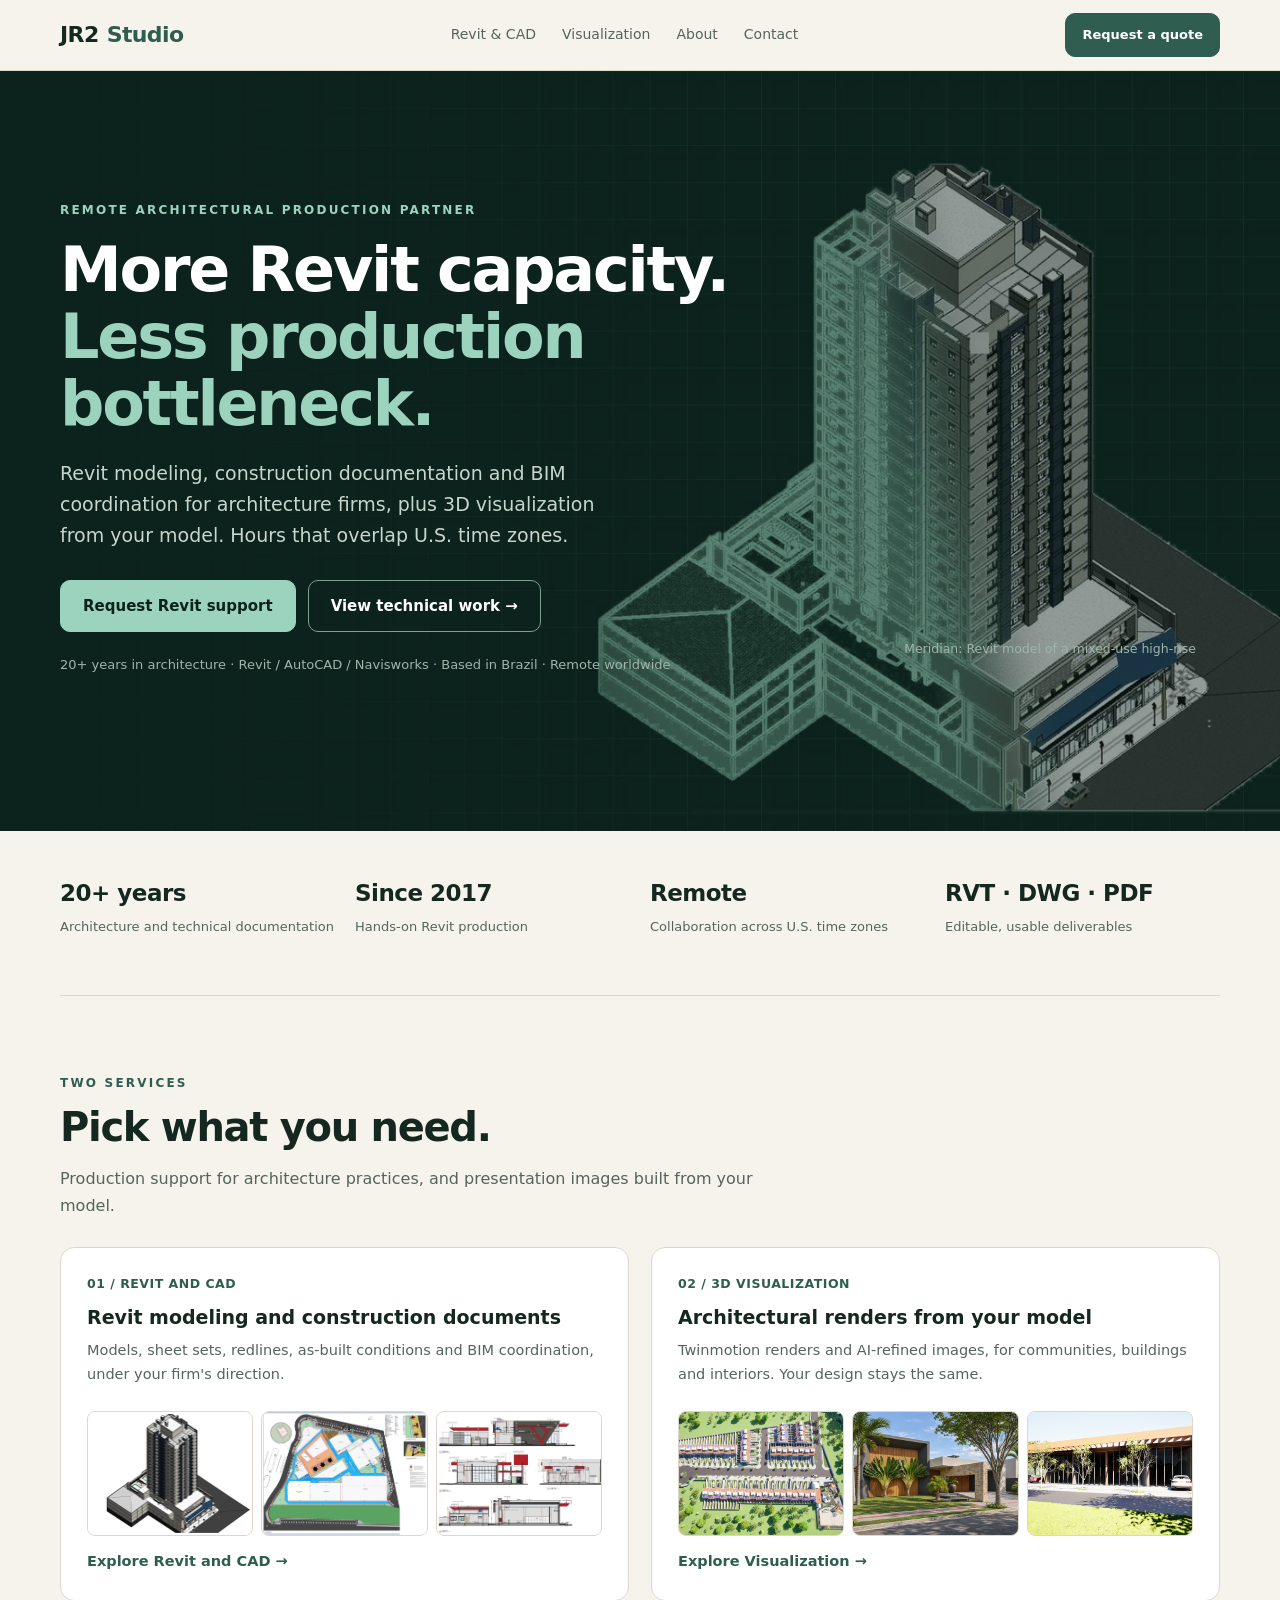
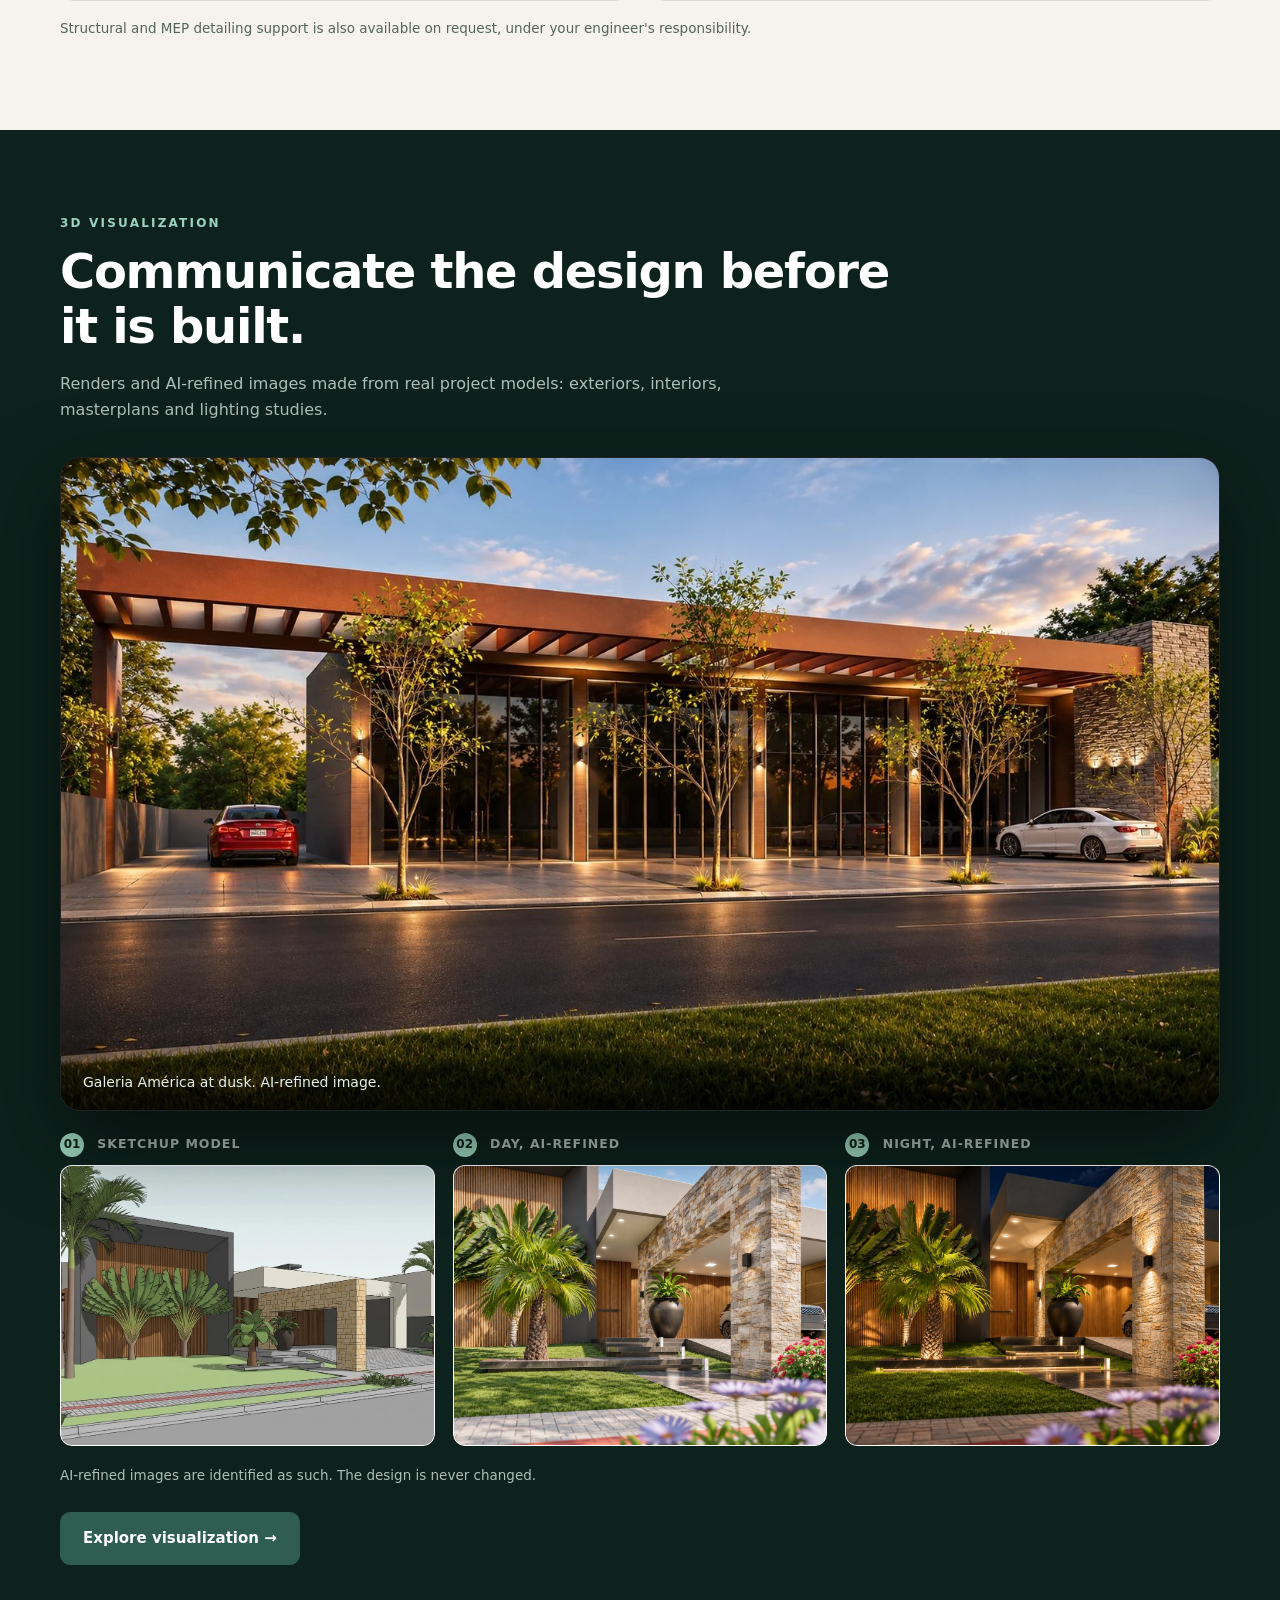
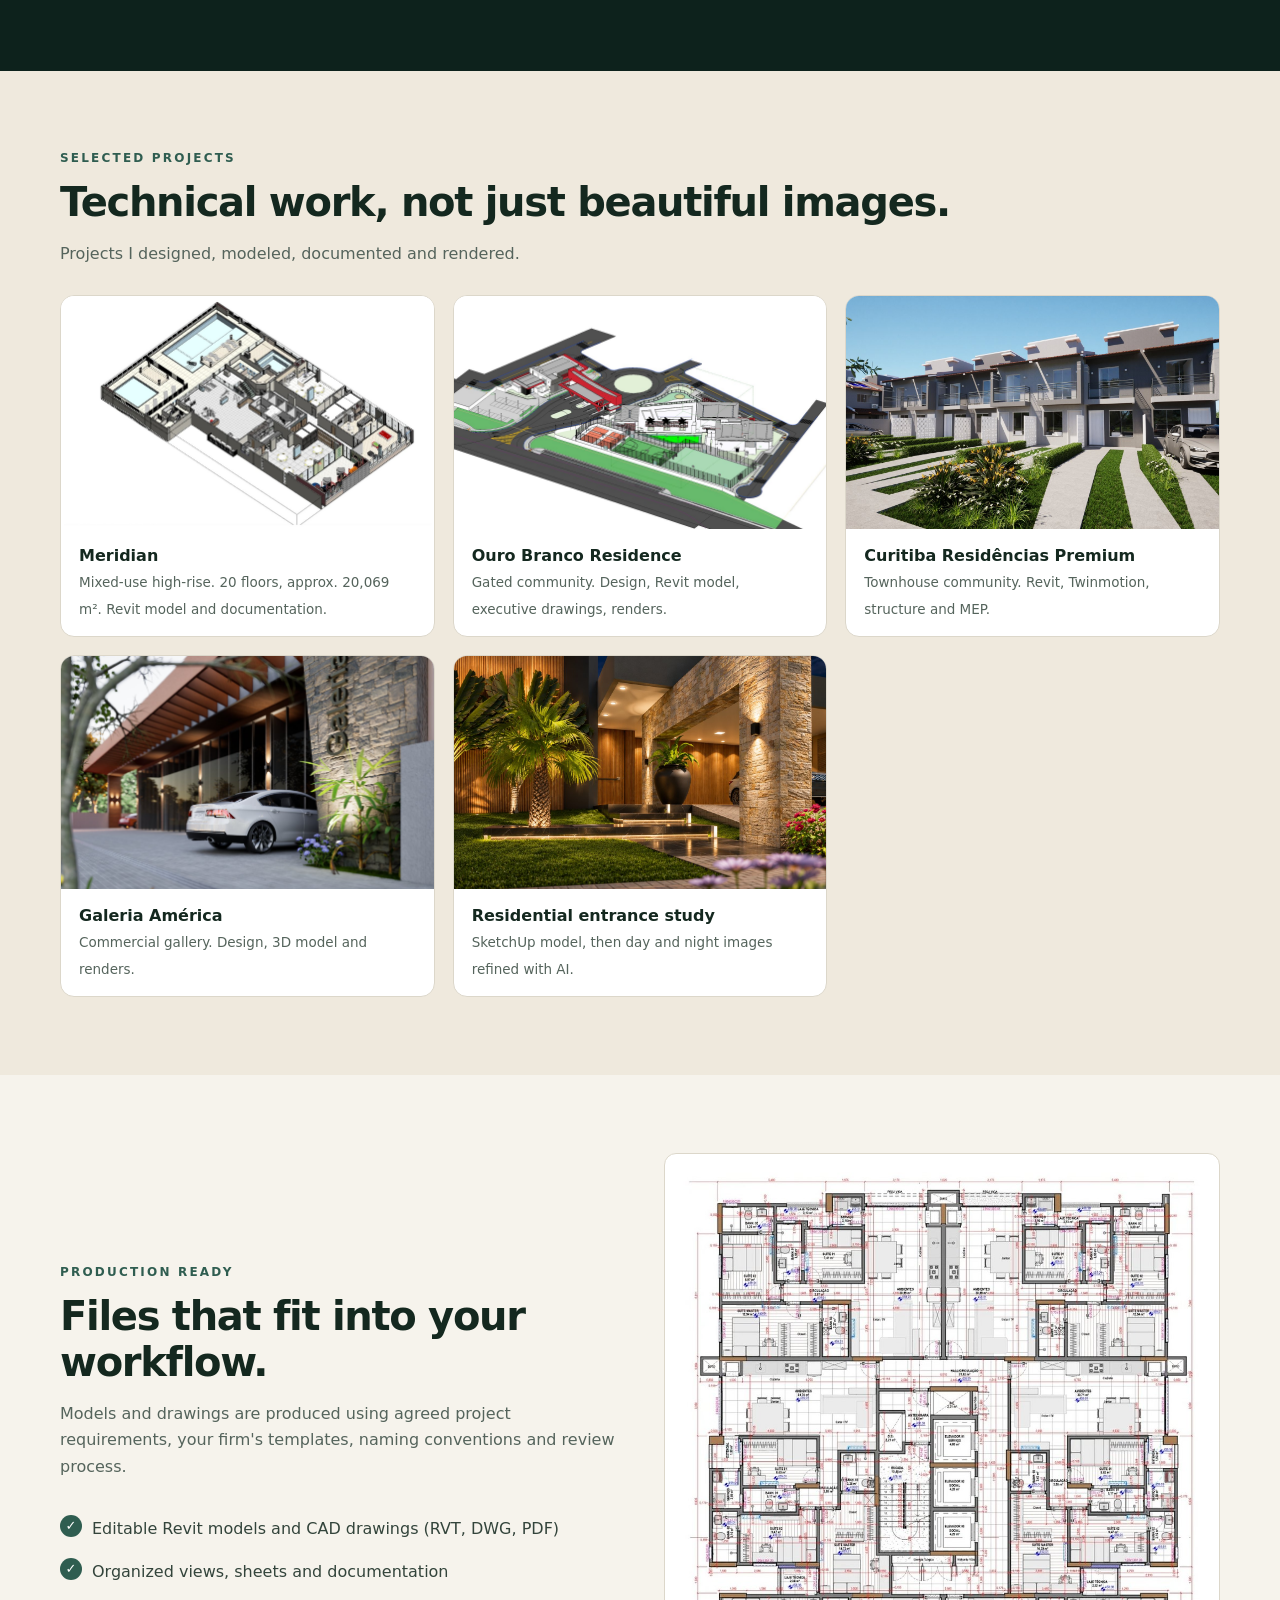
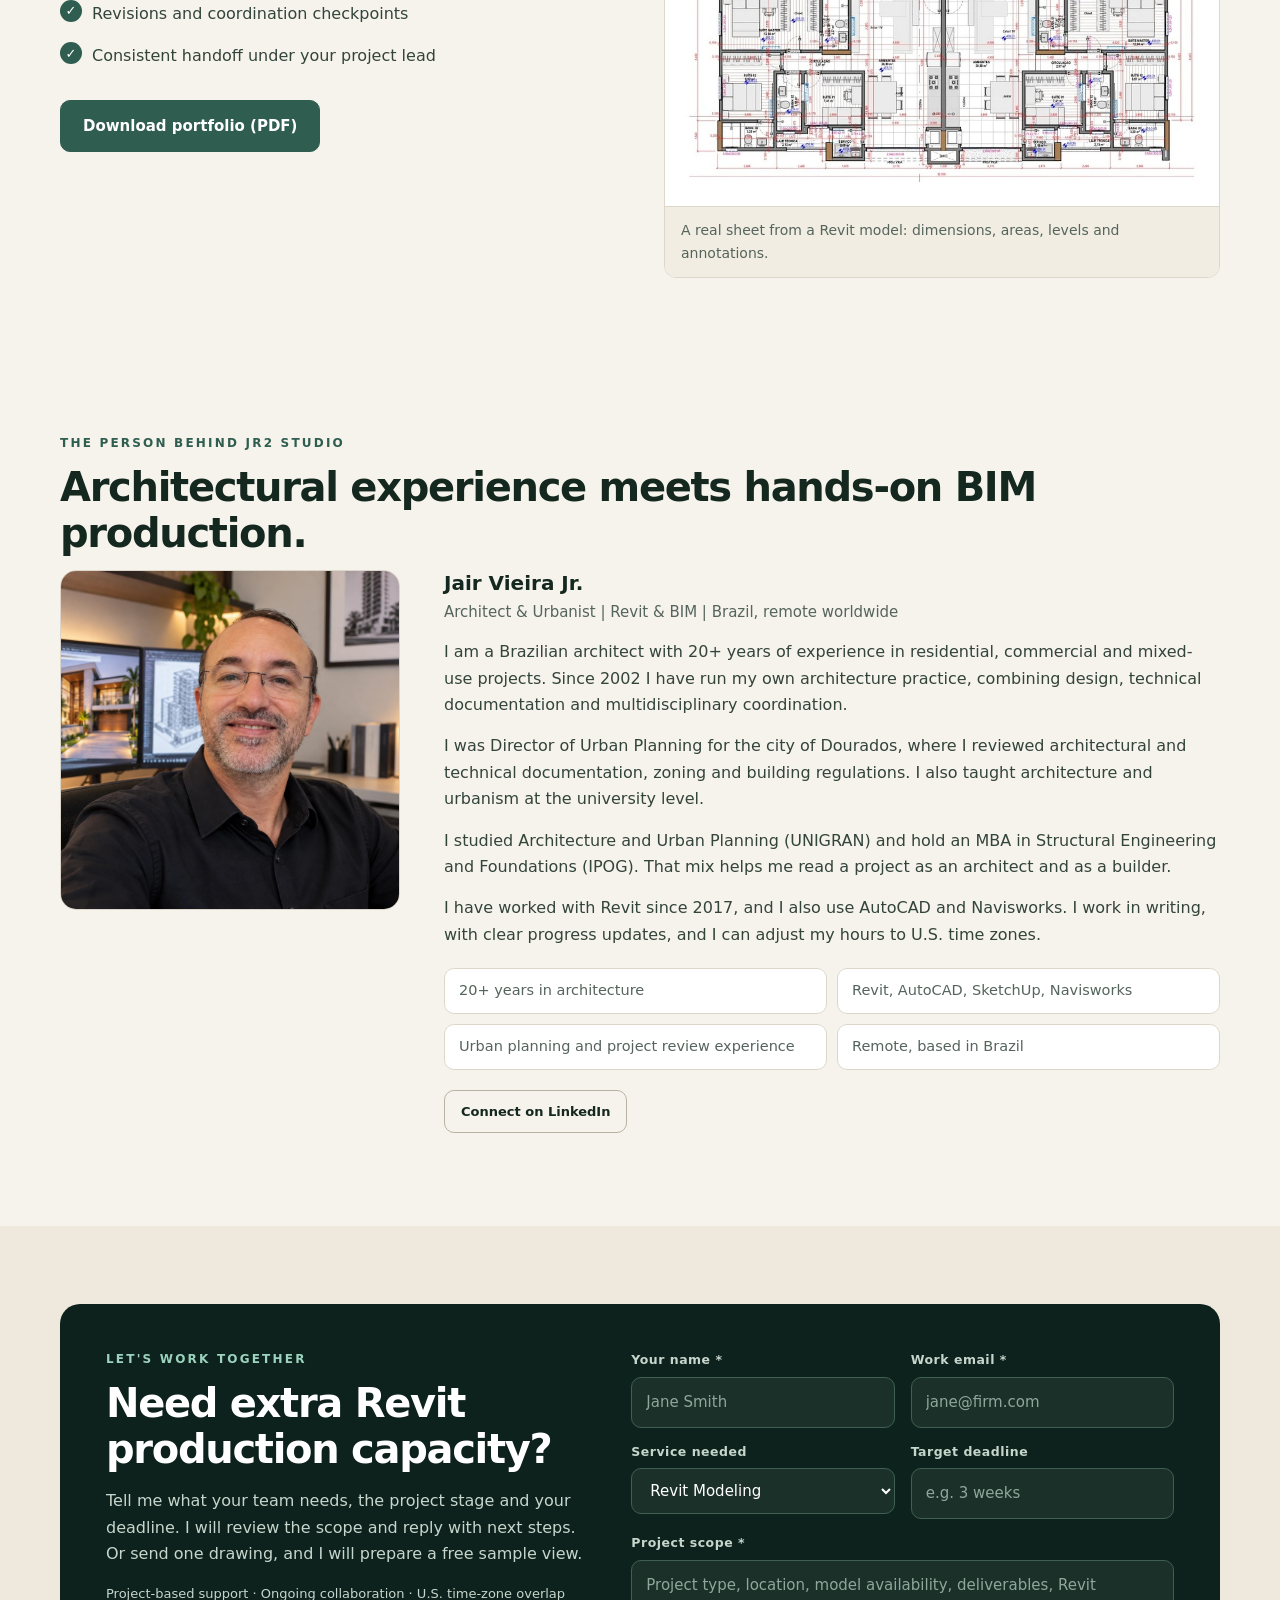
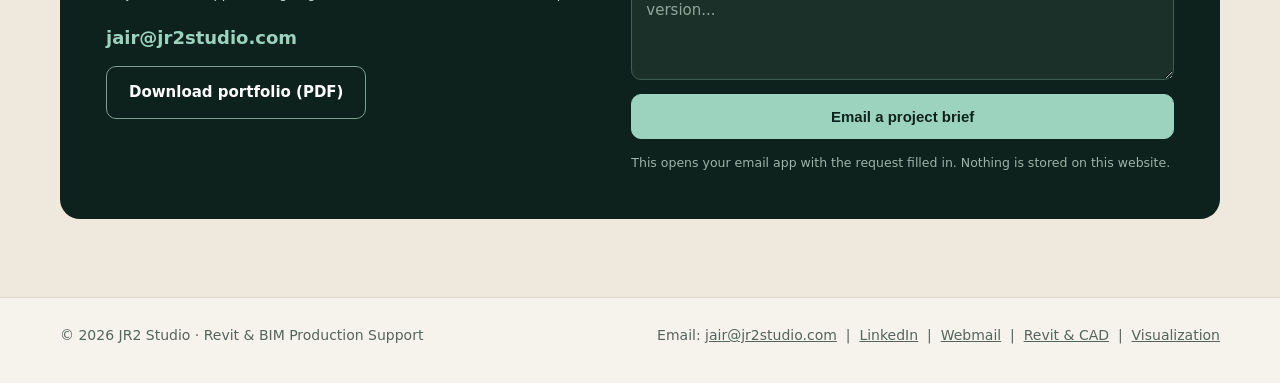
==== index.html @ b43080b9 "Footer: restore Webmail link Co-Authored-By: Claude Sonnet 5.5 <noreply@anthropic.com>" ====
<!doctype html>
<html lang="en">
<head>
<meta charset="utf-8">
<meta name="viewport" content="width=device-width, initial-scale=1">
<title>JR2 Studio | Revit &amp; BIM Production Support</title>
<meta name="description" content="Remote Revit modeling, construction documentation, BIM coordination and 3D visualization for architecture firms, with U.S. time-zone overlap.">
<link rel="canonical" href="https://jr2studio.com/">
<meta property="og:type" content="website">
<meta property="og:title" content="JR2 Studio | Revit &amp; BIM Production Support">
<meta property="og:description" content="Remote Revit modeling, construction documentation, BIM coordination and 3D visualization for architecture firms, with U.S. time-zone overlap.">
<meta property="og:url" content="https://jr2studio.com/">
<meta property="og:image" content="https://jr2studio.com/img/hero_tower_blend.jpg">
<script>document.documentElement.className+=" js"</script>
<link rel="stylesheet" href="/assets/site.css">
</head>
<body>
<header><div class="wrap nav">
  <a href="/" class="brand">JR2<span> Studio</span></a>
  <nav class="navlinks" id="navlinks">
    <a href="/revit-cad/">Revit &amp; CAD</a><a href="/visualization/">Visualization</a><a href="/#about">About</a><a href="#contact">Contact</a>
  </nav>
  <a class="btn small desktopcta" href="mailto:jair@jr2studio.com?subject=Project%20Inquiry%20-%20JR2%20Studio">Request a quote</a>
  <button class="mobiletoggle" id="menu" aria-label="Toggle navigation" aria-expanded="false">&#9776;</button>
</div></header>
<main id="top">
<section class="rhero home"><div class="wrap">
  <div class="eyebrow">Remote architectural production partner</div>
  <h1>More Revit capacity. <em>Less production bottleneck.</em></h1>
  <p class="lead">Revit modeling, construction documentation and BIM coordination for architecture firms, plus 3D visualization from your model. Hours that overlap U.S. time zones.</p>
  <div class="actions">
    <a class="btn" href="#contact">Request Revit support</a>
    <a class="btn ghost" href="/revit-cad/">View technical work &rarr;</a>
  </div>
  <p class="micro">20+ years in architecture &middot; Revit / AutoCAD / Navisworks &middot; Based in Brazil &middot; Remote worldwide</p>
  <span class="herocap">Meridian: Revit model of a mixed-use high-rise</span>
</div></section>

<div class="wrap">
  <div class="metrics" style="padding-top:44px">
    <div class="metric"><strong>20+ years</strong><span>Architecture and technical documentation</span></div>
    <div class="metric"><strong>Since 2017</strong><span>Hands-on Revit production</span></div>
    <div class="metric"><strong>Remote</strong><span>Collaboration across U.S. time zones</span></div>
    <div class="metric"><strong>RVT &middot; DWG &middot; PDF</strong><span>Editable, usable deliverables</span></div>
  </div>
</div>

<section id="services"><div class="wrap">
  <div class="eyebrow">Two services</div>
  <h2>Pick what you need.</h2>
  <p class="intro">Production support for architecture practices, and presentation images built from your model.</p>
  <div class="svc">
    <article class="card">
      <div class="number">01 / REVIT AND CAD</div>
      <h3>Revit modeling and construction documents</h3>
      <p>Models, sheet sets, redlines, as-built conditions and BIM coordination, under your firm's direction.</p>
      <div class="thumbs">
        <img src="/img/rvt_tower.jpg" alt="Revit tower model" loading="lazy">
        <img src="/img/ob_sheet.jpg" alt="Site plan sheet" loading="lazy">
        <img src="/img/ob_sections.jpg" alt="Building sections sheet" loading="lazy">
      </div>
      <a class="more" href="/revit-cad/">Explore Revit and CAD &rarr;</a>
    </article>
    <article class="card">
      <div class="number">02 / 3D VISUALIZATION</div>
      <h3>Architectural renders from your model</h3>
      <p>Twinmotion renders and AI-refined images, for communities, buildings and interiors. Your design stays the same.</p>
      <div class="thumbs">
        <img src="/img/cur_masterplan.jpg" alt="Aerial view of a townhouse community" loading="lazy">
        <img src="/img/render.jpg" alt="Refined render" loading="lazy">
        <img src="/img/ga_facade_day.jpg" alt="Commercial gallery render" loading="lazy">
      </div>
      <a class="more" href="/visualization/">Explore Visualization &rarr;</a>
    </article>
  </div>
  <p class="notice">Structural and MEP detailing support is also available on request, under your engineer's responsibility.</p>
</div></section>

<section class="band showcase" id="featured"><div class="wrap"><div class="eyebrow">3D visualization</div><h2>Communicate the design before it is built.</h2><p class="intro">Renders and AI-refined images made from real project models: exteriors, interiors, masterplans and lighting studies.</p><figure class="hero-shot"><img class="zoom" src="/img/ga_dusk_ai.jpg" alt="Galeria América commercial gallery at dusk, refined with AI" loading="lazy"><figcaption>Galeria América at dusk. AI-refined image.</figcaption></figure><div class="trio"><div><span><b>01</b> SKETCHUP MODEL</span><img class="zoom" src="/img/sk_entrance_base.jpg" alt="SketchUp model of the residence entrance" loading="lazy"></div><div><span><b>02</b> DAY, AI-REFINED</span><img class="zoom" src="/img/ai_entrance_day.jpg" alt="Residence entrance in daylight with stone pillar, wood slats and palm tree" loading="lazy"></div><div><span><b>03</b> NIGHT, AI-REFINED</span><img class="zoom" src="/img/ai_entrance_night.jpg" alt="The same residence entrance at night with wall lights and lit steps" loading="lazy"></div></div><p class="notice">AI-refined images are identified as such. The design is never changed.</p><p style="margin-top:26px"><a class="btn" href="/visualization/">Explore visualization &rarr;</a></p></div></section>

<section id="projects" class="alt"><div class="wrap">
  <div class="eyebrow">Selected projects</div>
  <h2>Technical work, not just beautiful images.</h2>
  <p class="intro">Projects I designed, modeled, documented and rendered.</p>
  <div class="projects">
    <a class="proj" href="/revit-cad/#meridian"><img src="/img/rvt_leisure.jpg" alt="Meridian leisure floor in Revit" loading="lazy"><div><b>Meridian</b><span>Mixed-use high-rise. 20 floors, approx. 20,069 m&sup2;. Revit model and documentation.</span></div></a>
    <a class="proj" href="/revit-cad/#ouro-branco"><img src="/img/ob_revit.jpg" alt="Ouro Branco Revit model" loading="lazy"><div><b>Ouro Branco Residence</b><span>Gated community. Design, Revit model, executive drawings, renders.</span></div></a>
    <a class="proj" href="/visualization/#curitiba"><img src="/img/cur_townhouses.jpg" alt="Curitiba townhouses" loading="lazy"><div><b>Curitiba Residências Premium</b><span>Townhouse community. Revit, Twinmotion, structure and MEP.</span></div></a>
    <a class="proj" href="/visualization/#galeria"><img src="/img/ga_stone_sign_night.jpg" alt="Galeria América stone sign" loading="lazy"><div><b>Galeria América</b><span>Commercial gallery. Design, 3D model and renders.</span></div></a>
    <a class="proj" href="/visualization/#day-night"><img src="/img/ai_entrance_night.jpg" alt="Residence entrance at night" loading="lazy"><div><b>Residential entrance study</b><span>SketchUp model, then day and night images refined with AI.</span></div></a>
  </div>
</div></section>

<section class="proof"><div class="wrap proof-layout">
  <div>
    <div class="eyebrow">Production ready</div>
    <h2>Files that fit into your workflow.</h2>
    <p class="intro">Models and drawings are produced using agreed project requirements, your firm's templates, naming conventions and review process.</p>
    <ul class="checks"><li>Editable Revit models and CAD drawings (RVT, DWG, PDF)</li><li>Organized views, sheets and documentation</li><li>Revisions and coordination checkpoints</li><li>Consistent handoff under your project lead</li></ul>
    <p style="margin-top:22px"><a class="btn" href="/Jair_Vieira_Portfolio.pdf" download>Download portfolio (PDF)</a></p>
  </div>
  <figure class="sheet" style="margin:0"><img class="zoom" src="/img/rvt_plan.jpg" alt="Typical floor plan sheet created from a Revit model" loading="lazy"><figcaption>A real sheet from a Revit model: dimensions, areas, levels and annotations.</figcaption></figure>
</div></section>

<section id="about"><div class="wrap">
  <div class="eyebrow">The person behind JR2 Studio</div>
  <h2>Architectural experience meets hands-on BIM production.</h2>
  <div class="aboutgrid">
    <img class="portrait" src="/img/jair.jpg" alt="Jair Vieira Jr., architect and BIM professional, at his desk" loading="lazy">
    <div class="abouttext">
      <p class="who"><strong>Jair Vieira Jr.</strong><br><span>Architect &amp; Urbanist | Revit &amp; BIM | Brazil, remote worldwide</span></p>
      <p>I am a Brazilian architect with 20+ years of experience in residential, commercial and mixed-use projects. Since 2002 I have run my own architecture practice, combining design, technical documentation and multidisciplinary coordination.</p>
      <p>I was Director of Urban Planning for the city of Dourados, where I reviewed architectural and technical documentation, zoning and building regulations. I also taught architecture and urbanism at the university level.</p>
      <p>I studied Architecture and Urban Planning (UNIGRAN) and hold an MBA in Structural Engineering and Foundations (IPOG). That mix helps me read a project as an architect and as a builder.</p>
      <p>I have worked with Revit since 2017, and I also use AutoCAD and Navisworks. I work in writing, with clear progress updates, and I can adjust my hours to U.S. time zones.</p>
      <ul class="facts">
        <li>20+ years in architecture</li>
        <li>Revit, AutoCAD, SketchUp, Navisworks</li>
        <li>Urban planning and project review experience</li>
        <li>Remote, based in Brazil</li>
      </ul>
      <p style="margin-top:20px"><a class="btn ghost small" href="https://www.linkedin.com/in/jair-costa/" target="_blank" rel="noopener">Connect on LinkedIn</a></p>
    </div>
  </div>
</div></section>

<section id="contact" class="alt"><div class="wrap"><div class="contact">
  <div>
    <div class="eyebrow">Let's work together</div>
    <h2>Need extra Revit production capacity?</h2>
    <p>Tell me what your team needs, the project stage and your deadline. I will review the scope and reply with next steps. Or send one drawing, and I will prepare a free sample view.</p>
    <p class="lightnote">Project-based support &middot; Ongoing collaboration &middot; U.S. time-zone overlap</p>
    <p style="margin:18px 0 6px"><a class="mlink" href="mailto:jair@jr2studio.com">jair@jr2studio.com</a></p>
    <p style="margin:14px 0 0"><a class="btn ghost" href="/Jair_Vieira_Portfolio.pdf" download>Download portfolio (PDF)</a></p>
  </div>
  <form class="cform" id="inquiry" data-email="jair@jr2studio.com" data-subject="JR2 Studio Project Inquiry">
    <div class="field"><label for="name">Your name *</label><input id="name" name="name" required autocomplete="name" placeholder="Jane Smith"></div>
    <div class="field"><label for="email">Work email *</label><input id="email" name="email" type="email" required autocomplete="email" placeholder="jane@firm.com"></div>
    <div class="field"><label for="service">Service needed</label><select id="service" name="service"><option selected>Revit Modeling</option><option>Construction Documentation</option><option>BIM Coordination</option><option>CAD to Revit</option><option>3D Visualization</option><option>Other / Not sure</option></select></div>
    <div class="field"><label for="timeline">Target deadline</label><input id="timeline" name="timeline" placeholder="e.g. 3 weeks"></div>
    <div class="field full"><label for="details">Project scope *</label><textarea id="details" name="details" required placeholder="Project type, location, model availability, deliverables, Revit version..."></textarea></div>
    <div class="field full"><button type="submit" class="btn">Email a project brief</button></div>
    <p class="fnote">This opens your email app with the request filled in. Nothing is stored on this website.</p>
  </form>
</div></div></section>
</main>
<footer><div class="wrap footerline">
  <span>&copy; <span id="year">2026</span> JR2 Studio &middot; Revit &amp; BIM Production Support</span>
  <span>Email: <a href="mailto:jair@jr2studio.com">jair@jr2studio.com</a> &nbsp;|&nbsp; <a href="https://www.linkedin.com/in/jair-costa/" target="_blank" rel="noopener">LinkedIn</a> &nbsp;|&nbsp; <a href="https://email.secureserver.net/" target="_blank" rel="noopener">Webmail</a> &nbsp;|&nbsp; <a href="/revit-cad/">Revit &amp; CAD</a> &nbsp;|&nbsp; <a href="/visualization/">Visualization</a></span>
</div></footer>
<div class="lb" id="lb" role="dialog" aria-modal="true" aria-label="Image viewer"><button class="x" id="lbx" aria-label="Close">&#10005;</button><button class="pv" id="lbp" aria-label="Previous">&#8249;</button><img id="lbi" alt=""><button class="nx" id="lbn" aria-label="Next">&#8250;</button><div class="cap" id="lbc"></div></div>
<script src="/assets/site.js"></script>
</body>
</html>
---- assets/site.css ----
:root{--bg:#F6F3EC;--ink:#14281F;--muted:#55645c;--line:#dcd7ca;--card:#fff;--accent:#2F5D50;--mint:#9BD3BE;--dark:#0D221C;--dark2:#16342C;--max:1160px}
*{box-sizing:border-box}
html{scroll-behavior:smooth}
body{margin:0;background:var(--bg);color:var(--ink);font:16px/1.65 Inter,system-ui,-apple-system,"Segoe UI",Roboto,sans-serif}
a{color:inherit;text-decoration:none}
img{max-width:100%}
.wrap{width:min(var(--max),calc(100% - 44px));margin:auto}
header{position:sticky;top:0;z-index:20;background:#f6f3ecf2;backdrop-filter:blur(14px);border-bottom:1px solid var(--line)}
.nav{height:70px;display:flex;align-items:center;justify-content:space-between;gap:22px}
.brand{font-size:22px;font-weight:800;letter-spacing:-.6px}.brand span{color:var(--accent)}
.navlinks{display:flex;gap:26px;align-items:center;font-size:14px;color:var(--muted)}
.navlinks a:hover,.navlinks a.cur{color:var(--accent)}
.navlinks a.cur{font-weight:700}
.btn{display:inline-flex;align-items:center;justify-content:center;padding:13px 22px;border-radius:10px;background:var(--accent);color:#fff;font-weight:700;border:1px solid var(--accent);font-size:15px;cursor:pointer}
.btn:hover{background:#274d42}
.btn.ghost{background:transparent;color:var(--ink);border-color:#b8b2a2}
.btn.ghost:hover{background:#0000000a}
.btn.small{padding:10px 16px;font-size:13px}
.mobiletoggle{display:none;background:transparent;border:0;font-size:26px;cursor:pointer;color:var(--ink)}
.eyebrow{color:var(--accent);text-transform:uppercase;letter-spacing:2.2px;font-size:12px;font-weight:800}
h1{font-size:clamp(36px,5vw,62px);line-height:1.08;letter-spacing:-2.2px;margin:16px 0 20px}
h1 em{color:var(--accent);font-style:normal}
h2{font-size:clamp(27px,3.3vw,40px);letter-spacing:-1.3px;line-height:1.15;margin:10px 0 14px}
h3{font-size:19px;line-height:1.3;margin:10px 0}
.lead{font-size:19px;color:var(--muted);max-width:600px}
.actions{display:flex;flex-wrap:wrap;gap:12px;margin-top:28px}
.micro{font-size:13px;color:var(--muted);margin-top:22px}
section{padding:78px 0}
section.alt{background:#efe9dd}
.intro{max-width:700px;color:var(--muted);margin-bottom:28px}
.hero{padding:70px 0 54px}
.hero-grid{display:grid;grid-template-columns:1.05fr .95fr;gap:52px;align-items:center}
.art{border:1px solid var(--line);border-radius:16px;overflow:hidden;background:#fff;box-shadow:0 20px 50px #14281f1f}
.art img{display:block;width:100%;height:auto}
.artfoot{padding:12px 16px;display:flex;gap:8px;flex-wrap:wrap;background:var(--dark)}
.tag{display:inline-block;border:1px solid #cfc9b9;background:#ffffff;color:var(--accent);padding:3px 10px;border-radius:50px;font-size:11.5px;margin:3px 3px 3px 0}
.artfoot .tag{background:#ffffff12;border-color:#ffffff30;color:#d6e7de}
.metrics{display:grid;grid-template-columns:repeat(4,1fr);gap:20px;padding:6px 0 56px;border-bottom:1px solid var(--line)}
.metric strong{font-size:26px;display:block;letter-spacing:-.5px}
.metric span{color:var(--muted);font-size:13px}
.cards{display:grid;grid-template-columns:repeat(auto-fit,minmax(250px,1fr));gap:18px}
.card{padding:26px;border-radius:14px;background:var(--card);border:1px solid var(--line)}
.card .number{color:var(--accent);font-size:12.5px;font-weight:800;letter-spacing:.5px}
.card p{color:var(--muted);font-size:14.5px;margin:0 0 10px}
.card ul{color:#3c4d44;padding-left:19px;font-size:14px;margin:8px 0 0}
.card li{margin:7px 0}
.svc{display:grid;grid-template-columns:1fr 1fr;gap:22px}
.svc .card{display:flex;flex-direction:column}
.thumbs{display:grid;grid-template-columns:repeat(3,1fr);gap:8px;margin:14px 0}
.thumbs img{width:100%;aspect-ratio:4/3;object-fit:cover;border-radius:8px;display:block;background:#fff;border:1px solid var(--line)}
.more{margin-top:auto;color:var(--accent);font-weight:700;font-size:14.5px}
.more:hover{text-decoration:underline}
.projects{display:grid;grid-template-columns:repeat(auto-fit,minmax(250px,1fr));gap:18px}
.proj{background:var(--card);border:1px solid var(--line);border-radius:14px;overflow:hidden;display:block}
.proj img{width:100%;aspect-ratio:16/10;object-fit:cover;display:block}
.proj div{padding:14px 18px}
.proj b{display:block;font-size:16px}
.proj span{color:var(--muted);font-size:13.5px}
.prj{margin-top:44px}
.prj:first-of-type{margin-top:10px}
.prj h3{margin-bottom:4px}
.prj p.sub{color:var(--muted);margin:0 0 14px;max-width:780px;font-size:15px}
.gal{display:grid;grid-template-columns:repeat(3,1fr);gap:14px;margin-top:14px}
.gal.c2{grid-template-columns:repeat(2,1fr)}
.gal.c4{grid-template-columns:repeat(4,1fr)}
.gal figure{margin:0;border-radius:12px;overflow:hidden;border:1px solid var(--line);background:#000}
.gal img{width:100%;height:100%;aspect-ratio:16/10;object-fit:cover;display:block}
.gal .big{grid-column:1/-1}
.gal .big img{aspect-ratio:21/9}
.gal.plain figure{background:#fff}
.gal.plain img{object-fit:contain;padding:10px;aspect-ratio:4/3}
.sheet{margin:14px 0 0;background:#fff;border:1px solid var(--line);border-radius:12px;overflow:hidden}
.sheet img{width:100%;height:auto;max-height:720px;object-fit:contain;display:block;padding:10px}
.sheet figcaption{padding:12px 16px;font-size:14px;color:var(--muted);background:#f1ede2;border-top:1px solid var(--line)}
.pair{display:grid;grid-template-columns:1fr 1fr;gap:18px;margin-top:14px}
.pair span{display:block;font-size:12.5px;letter-spacing:.08em;color:var(--muted);margin:0 0 8px;font-weight:700}
.pair img{width:100%;border-radius:12px;display:block;background:#fff;border:1px solid var(--line)}
.notice{font-size:13.5px;color:var(--muted);margin-top:16px}
.band{background:var(--dark);color:#f4f7f4}
.band h2,.band h3{color:#fff}
.band .eyebrow{color:var(--mint)}
.band .intro,.band .sub,.band .notice{color:#aebfb7}
.band .gal figure{border-color:#ffffff1c}
.process{display:grid;grid-template-columns:repeat(4,1fr);gap:15px}
.step{padding:20px;border-top:2px solid var(--accent);background:#ffffff80}
.step b{color:var(--accent);font-size:12px}
.step p{font-size:14px;color:var(--muted);margin:0}
.rhero{position:relative;overflow:hidden;background:var(--dark);color:#f4f7f4;padding:96px 0 84px}
.rhero::before{content:"";position:absolute;inset:0;background:url(/assets/hero-revit.jpg) center/cover no-repeat;transform-origin:70% 50%;animation:drift 24s ease-in-out infinite alternate;z-index:0}
.rhero>.wrap{position:relative;z-index:1}
.rhero .eyebrow{color:var(--mint)}
.rhero h1{color:#fff;max-width:760px}
.rhero h1 em{color:var(--mint)}
.rhero .lead{color:#c7d6cd}
.rhero .btn{background:var(--mint);border-color:var(--mint);color:#0d221c}
.rhero .btn:hover{background:#b4e7d2}
.rhero .btn.ghost{background:transparent;color:#fff;border-color:#7da08f}
.rhero .btn.ghost:hover{background:#ffffff12}
.aboutgrid{display:grid;grid-template-columns:340px 1fr;gap:44px;align-items:start}
.portrait{width:100%;aspect-ratio:1/1;object-fit:cover;border-radius:16px;border:1px solid var(--line)}
.abouttext p{margin:0 0 15px;color:#33443b}
.abouttext .who{font-size:20px;line-height:1.35;color:var(--ink)}
.abouttext .who span{color:var(--muted);font-size:15px;font-weight:400}
.facts{list-style:none;padding:0;margin:20px 0 0;display:grid;grid-template-columns:1fr 1fr;gap:10px}
.facts li{background:var(--card);border:1px solid var(--line);border-radius:10px;padding:10px 14px;font-size:14.5px;color:var(--muted)}
.contact{background:var(--dark);color:#f4f7f4;border-radius:20px;padding:46px;display:grid;grid-template-columns:1.2fr .8fr;gap:32px;align-items:center}
.contact h2{color:#fff}
.contact .eyebrow{color:var(--mint)}
.contact p{color:#c7d6cd}
.contact .btn{background:var(--mint);border-color:var(--mint);color:#0d221c}
.contact .btn:hover{background:#b4e7d2}
.contact .btn.ghost{background:transparent;color:#fff;border-color:#7da08f}
.contactlinks{display:grid;gap:12px}
.lightnote{color:#a9bbb2;font-size:13px}
footer{border-top:1px solid var(--line);padding:26px 0 36px;color:var(--muted);font-size:14px}
footer a{text-decoration:underline}
.footerline{display:flex;justify-content:space-between;gap:15px;flex-wrap:wrap}
#services,#projects,#about,#contact,#process,#gallery{scroll-margin-top:80px}
.lb{position:fixed;inset:0;z-index:100;background:#000000ee;display:none;align-items:center;justify-content:center;padding:24px}
.lb.open{display:flex}
.lb img{max-width:100%;max-height:calc(100vh - 90px);object-fit:contain;border-radius:8px;background:#fff}
.lb .cap{position:absolute;left:0;right:0;bottom:18px;text-align:center;color:#cfd8d3;font-size:14px;padding:0 70px}
.lb button{position:absolute;background:#ffffff1a;border:1px solid #ffffff33;color:#fff;width:46px;height:46px;border-radius:50%;font-size:22px;cursor:pointer;line-height:1}
.lb button:hover{background:#ffffff33}
.lb .x{top:16px;right:16px}.lb .pv{left:14px;top:50%;transform:translateY(-50%)}.lb .nx{right:14px;top:50%;transform:translateY(-50%)}
.zoom{cursor:zoom-in}
@media(max-width:850px){
 .hero-grid,.aboutgrid,.contact,.svc{grid-template-columns:1fr}
 .hero{padding:52px 0 30px}.hero-grid{gap:32px}
 .process{grid-template-columns:1fr 1fr}
 .gal.c4{grid-template-columns:repeat(2,1fr)}
 .navlinks{display:none;position:absolute;left:0;right:0;top:70px;background:#f6f3ec;padding:20px 24px;flex-direction:column;align-items:stretch;border-bottom:1px solid var(--line)}
 .navlinks.open{display:flex}.mobiletoggle{display:block}.desktopcta{display:none}
 .portrait{max-width:320px}
 .rhero{padding:64px 0 56px}
}
@media(max-width:700px){.gal,.gal.c2{grid-template-columns:1fr}.gal .big img{aspect-ratio:16/10}.pair{grid-template-columns:1fr}}
@media(max-width:560px){
 .wrap{width:min(var(--max),calc(100% - 32px))}
 h1{font-size:36px;letter-spacing:-1.4px}.lead{font-size:17px}
 .metrics{gap:10px}.metric strong{font-size:19px}.metric span{font-size:11px}
 .process,.facts,.gal.c4{grid-template-columns:1fr}
 section{padding:56px 0}.contact{padding:26px}.actions .btn{width:100%}
 .lb{padding:10px}.lb .pv,.lb .nx{top:auto;bottom:14px;transform:none}.lb .cap{bottom:70px;padding:0 10px}
}
.band .prj p.sub{color:#b9cbc2}
.rhero.home{padding:130px 0 120px;min-height:760px}
.rhero.home::before{background-image:url(/assets/hero-home-blend.jpg);background-size:auto 100%;background-position:calc(100% + 150px) center;background-repeat:no-repeat;transform-origin:100% 50%}
.rhero.home h1{max-width:700px}
.rhero.home .lead{max-width:560px}
.rhero .micro{color:#9fb5aa}
.herocap{position:absolute;right:24px;bottom:16px;font-size:12.5px;color:#9fb5aa}
@media(max-width:1100px){.rhero.home{padding:70px 0 80px;min-height:0}.rhero.home::before{background-size:auto 100%}.rhero.home::after{content:"";position:absolute;inset:0;background:rgba(13,34,28,.55);z-index:0}.herocap{display:none}}
.brand{display:inline-flex;align-items:center;gap:8px}
.brand .mark{display:inline-grid;place-items:center;width:30px;height:30px;border:1.6px solid var(--accent);border-radius:8px;font-size:14px;font-weight:800;color:var(--accent);letter-spacing:-.5px}
.metric strong{font-size:23px}
.projects{grid-template-columns:repeat(3,1fr)}
.proof-layout{display:grid;grid-template-columns:1fr 1fr;gap:48px;align-items:center}
.checks{list-style:none;padding:0;margin:20px 0 0}
.checks li{padding:8px 0 8px 32px;position:relative;color:#33443b}
.checks li::before{content:"\2713";position:absolute;left:0;top:7px;width:22px;height:22px;border-radius:50%;background:var(--accent);color:#fff;font-size:13px;font-weight:800;display:grid;place-items:center}
.contact{grid-template-columns:1fr 1.1fr;align-items:start}
.mlink{color:var(--mint);font-weight:800;font-size:18px}
.mlink:hover{text-decoration:underline}
.cform{display:grid;grid-template-columns:1fr 1fr;gap:14px 16px}
.cform .field{display:flex;flex-direction:column;gap:6px}
.cform .field.full{grid-column:1/-1}
.cform label{font-size:12.5px;font-weight:700;letter-spacing:.04em;color:#c7d6cd}
.cform input,.cform select,.cform textarea{font:inherit;font-size:15px;padding:12px 14px;border-radius:10px;border:1px solid #3f5f53;background:#ffffff10;color:#fff;width:100%}
.cform select option{color:#14281f}
.cform input::placeholder,.cform textarea::placeholder{color:#8ea79b}
.cform input:focus,.cform select:focus,.cform textarea:focus{outline:2px solid var(--mint);outline-offset:1px}
.cform textarea{min-height:120px;resize:vertical}
.cform .btn{width:100%}
.cform .fnote{grid-column:1/-1;margin:0;font-size:12.5px;color:#9db3a8}
.trio{display:grid;grid-template-columns:repeat(3,1fr);gap:18px;margin-top:14px}
.trio span{display:block;font-size:12.5px;letter-spacing:.08em;color:var(--muted);margin:0 0 8px;font-weight:700}
.trio img{width:100%;aspect-ratio:4/3;object-fit:cover;border-radius:12px;display:block;background:#fff;border:1px solid var(--line)}
@media(max-width:850px){.proof-layout,.contact{grid-template-columns:1fr}.projects{grid-template-columns:1fr 1fr}.metrics{grid-template-columns:1fr 1fr;row-gap:22px}}
@media(max-width:700px){.trio{grid-template-columns:1fr}.cform{grid-template-columns:1fr}}
@media(max-width:560px){.projects{grid-template-columns:1fr}}
.showcase{padding:84px 0 90px}
.showcase h2{font-size:clamp(30px,4vw,48px);max-width:860px}
.hero-shot{margin:34px 0 22px;position:relative;border-radius:20px;overflow:hidden;border:1px solid #ffffff22;box-shadow:0 30px 80px #0008;background:#000}
.hero-shot img{width:100%;aspect-ratio:16/9;object-fit:cover;display:block}
.hero-shot figcaption{position:absolute;left:0;right:0;bottom:0;padding:48px 22px 16px;font-size:14px;color:#e8f0ec;background:linear-gradient(transparent,#000000b0)}
.band .trio span{color:#aebfb7}
.band .trio span b{display:inline-grid;place-items:center;width:24px;height:24px;border-radius:50%;background:var(--mint);color:#0d221c;font-size:12px;margin-right:8px;letter-spacing:0}
.band .trio img{border-color:#ffffff1f}
.showcase .trio{margin-top:6px}
.showcase .notice{margin-top:18px}
@media(max-width:700px){.hero-shot{border-radius:14px}.hero-shot img{aspect-ratio:4/3}}
/* ---------- motion: soft, slow and respectful (inspired by smooth photographic sites) ---------- */
@keyframes drift{from{transform:scale(1) translate3d(0,0,0)}to{transform:scale(1.08) translate3d(-1.4%,0,0)}}
@keyframes rise{from{opacity:0;transform:translateY(22px)}to{opacity:1;transform:none}}
@keyframes pagein{from{opacity:0}to{opacity:1}}
@keyframes zin{from{opacity:0;transform:scale(.97)}to{opacity:1;transform:none}}
body{animation:pagein .6s ease both}
.rhero .eyebrow,.rhero h1,.rhero .lead,.rhero .actions,.rhero .micro{animation:rise .9s cubic-bezier(.2,.7,.2,1) both}
.rhero .eyebrow{animation-delay:.10s}.rhero h1{animation-delay:.22s}.rhero .lead{animation-delay:.36s}.rhero .actions{animation-delay:.48s}.rhero .micro{animation-delay:.6s}
.hero .eyebrow,.hero h1,.hero .lead,.hero .actions,.hero .micro,.hero .art{animation:rise .9s cubic-bezier(.2,.7,.2,1) both}
.hero h1{animation-delay:.12s}.hero .lead{animation-delay:.26s}.hero .actions{animation-delay:.38s}.hero .micro{animation-delay:.48s}.hero .art{animation-delay:.3s}
.js .reveal{opacity:0;transform:translateY(28px);transition:opacity .9s ease,transform .9s cubic-bezier(.2,.7,.2,1);transition-delay:var(--d,0s)}
.js .reveal.in{opacity:1;transform:none}
header{transition:box-shadow .3s ease,background .3s ease}
.nav{transition:height .3s ease}
header.scrolled{box-shadow:0 8px 28px #14281f1c}
header.scrolled .nav{height:60px}
.btn{transition:background .2s ease,color .2s ease,border-color .2s ease,transform .2s ease,box-shadow .2s ease}
.btn:hover{transform:translateY(-2px);box-shadow:0 8px 20px #14281f2e}
.btn:active{transform:none}
.card,.proj,.step{transition:transform .35s cubic-bezier(.2,.7,.2,1),box-shadow .35s ease,border-color .35s ease}
.card:hover,.proj:hover{transform:translateY(-5px);box-shadow:0 16px 36px #14281f1f;border-color:#c9c3b3}
.proj img,.gal img,.thumbs img,.trio img,.pair img,.hero-shot img,.art img{transition:transform .9s cubic-bezier(.2,.7,.2,1),filter .5s ease}
.proj:hover img,.gal figure:hover img,.hero-shot:hover img,.trio div:hover img{transform:scale(1.045)}
.gal figure,.trio div,.hero-shot{overflow:hidden}
.trio div{border-radius:12px}
.navlinks a{position:relative;transition:color .2s ease}
.navlinks a::after{content:"";position:absolute;left:0;right:100%;bottom:-6px;height:2px;background:var(--accent);transition:right .3s ease}
.navlinks a:hover::after,.navlinks a.cur::after{right:0}
.lb.open img{animation:zin .28s ease both}
@media (prefers-reduced-motion:reduce){
 *,*::before,*::after{animation:none!important;transition:none!important;scroll-behavior:auto!important}
 .js .reveal{opacity:1;transform:none}
}

@media(max-width:1400px){.rhero.home::after{content:"";position:absolute;inset:0;background:rgba(13,34,28,.45);z-index:0}}
@media(max-width:1400px){.rhero.home::before{background-image:url(/assets/hero-home.jpg);background-position:right center}}
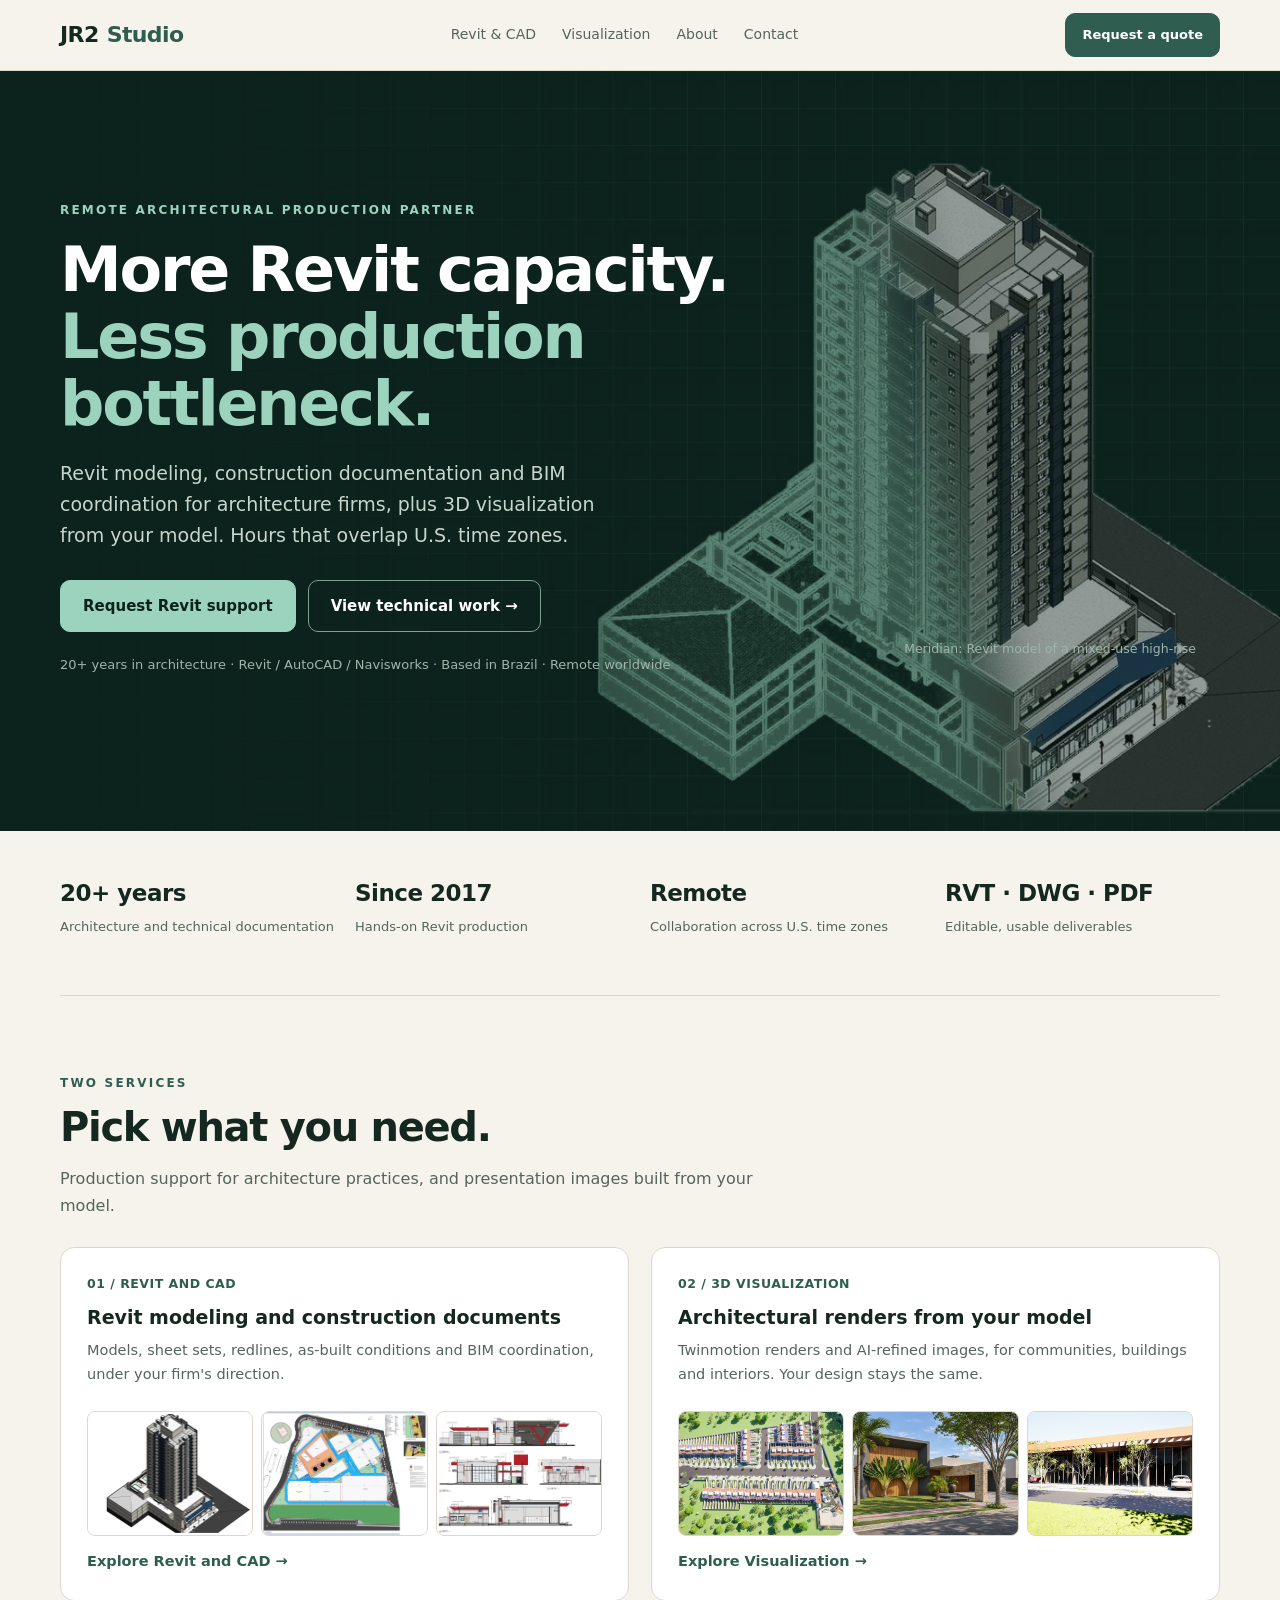
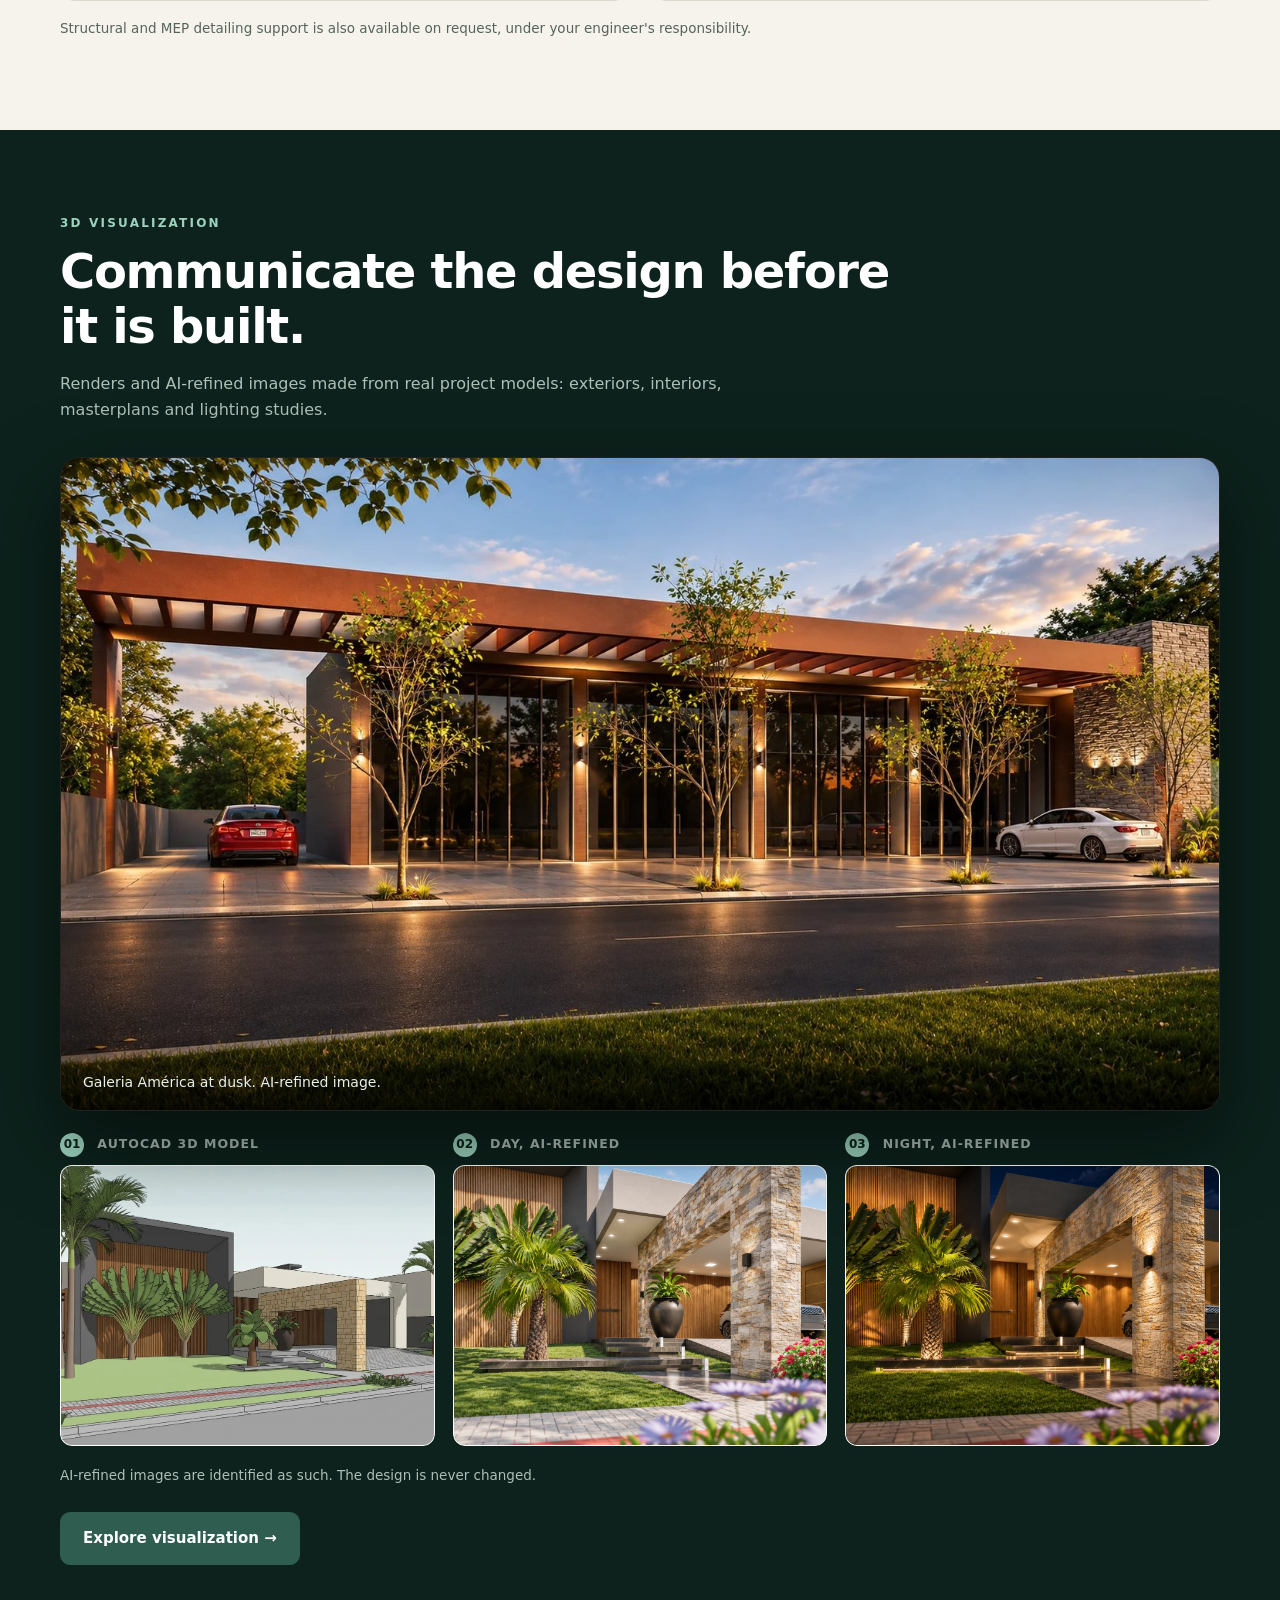
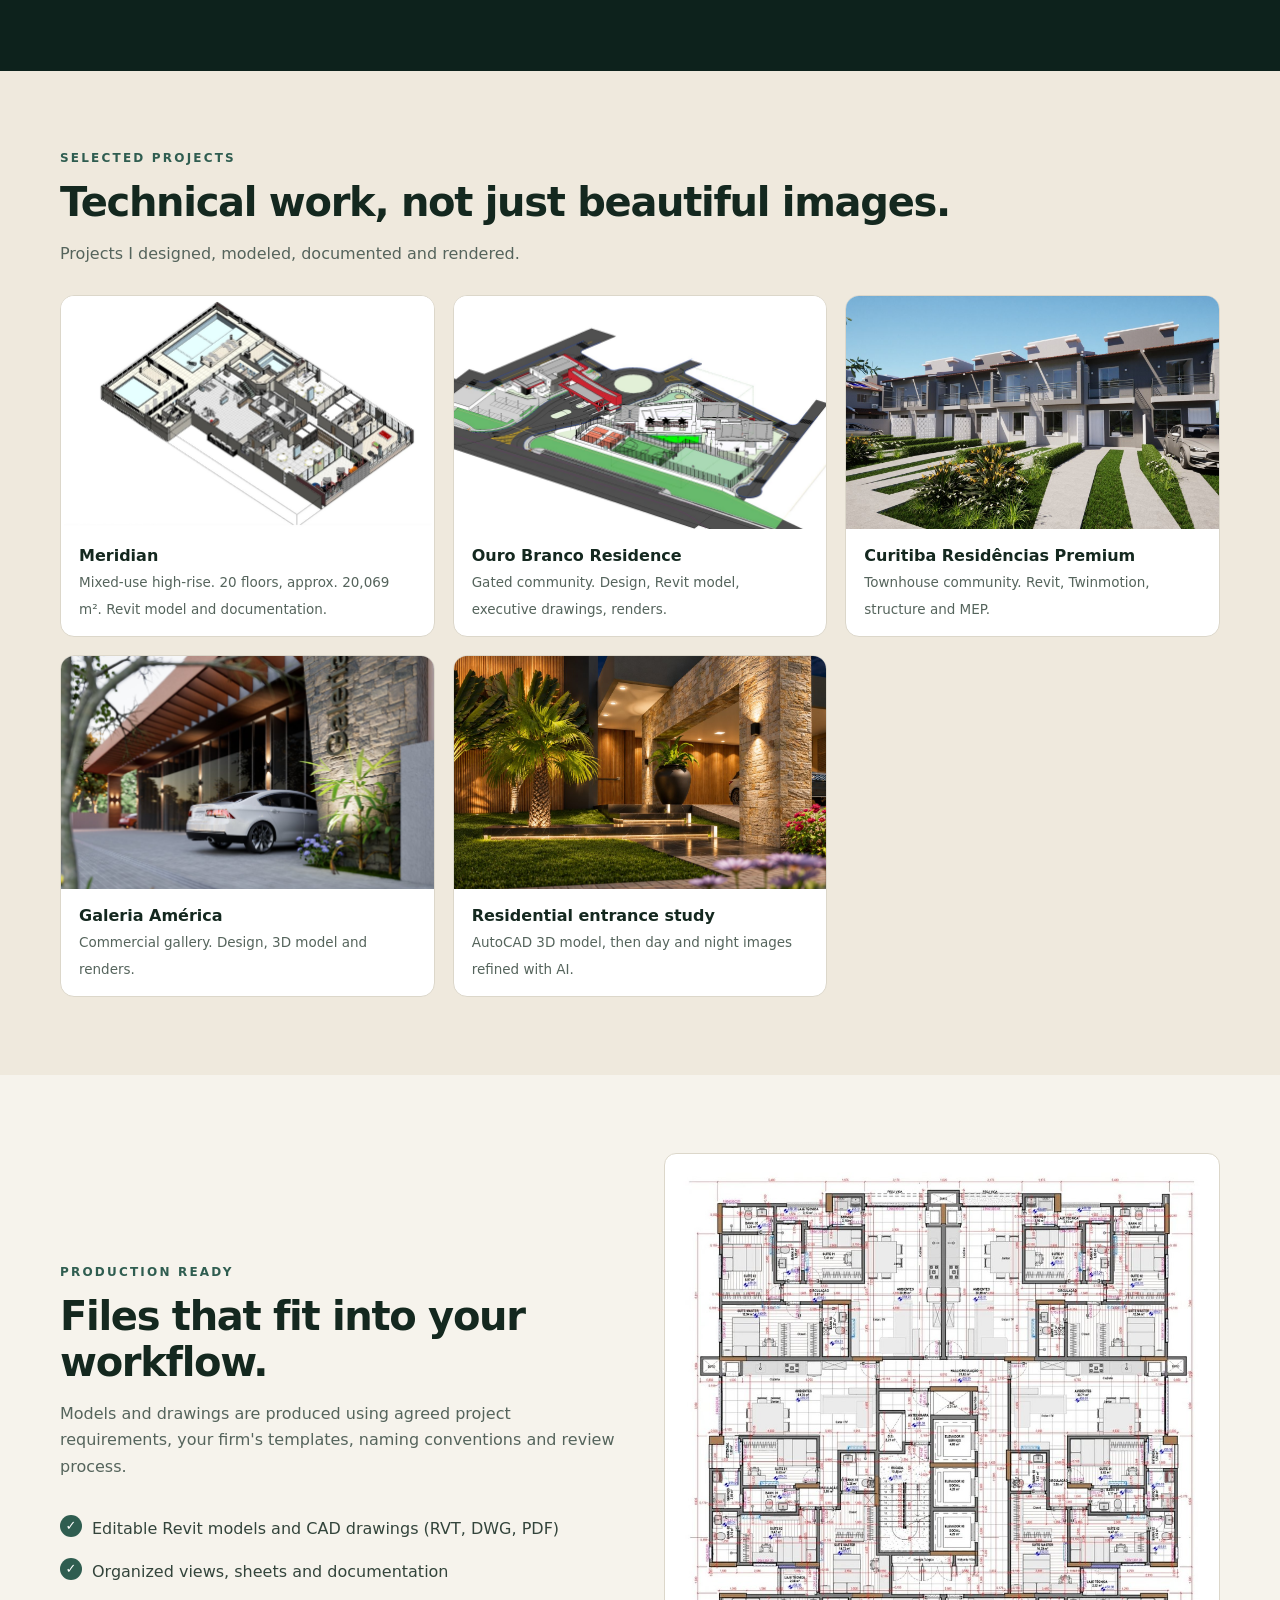
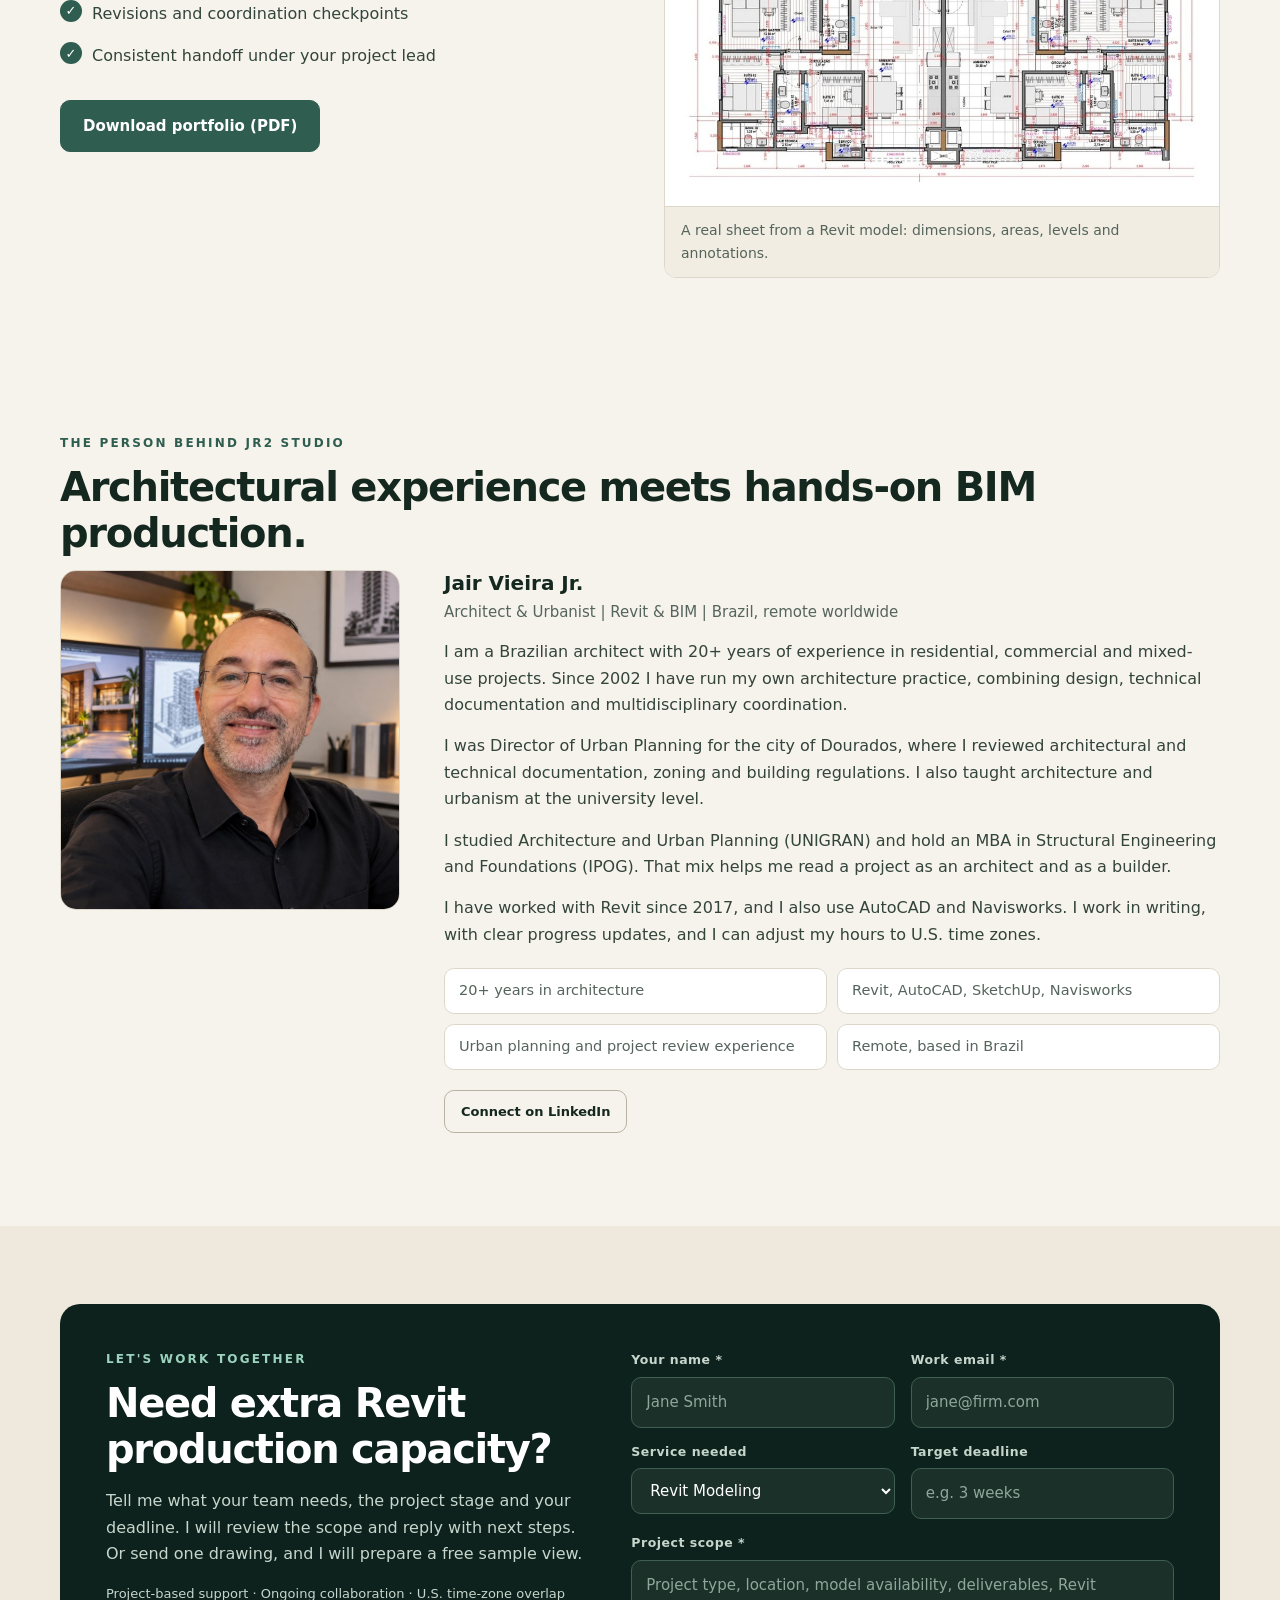
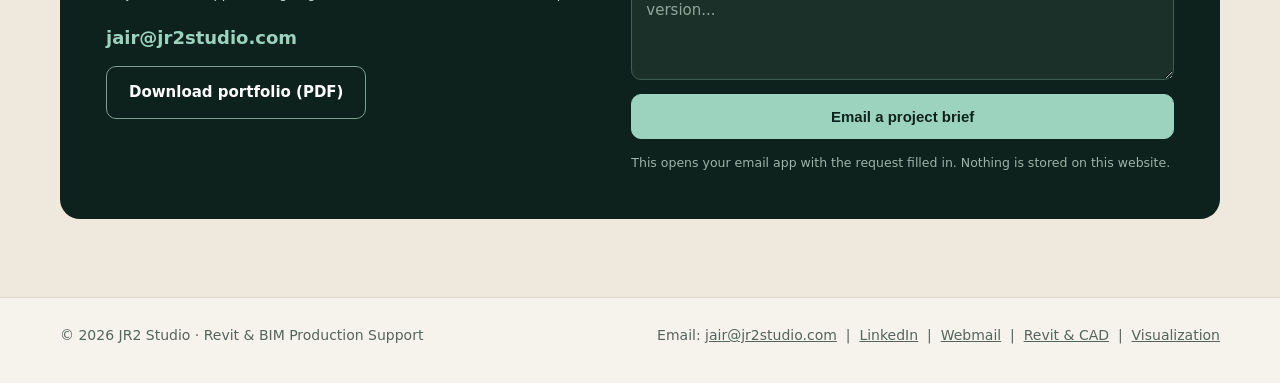
==== commit fb9c4336: "Entrance study: base is an AutoCAD 3D model Co-Authored-By: Claude Sonnet 5.5 <noreply@anthropic.com" ====
--- a/index.html
+++ b/index.html
@@ -13,6 +13,7 @@
 <meta property="og:image" content="https://jr2studio.com/img/hero_tower_blend.jpg">
 <script>document.documentElement.className+=" js"</script>
 <link rel="stylesheet" href="/assets/site.css">
+<script defer src="https://cloud.umami.is/script.js" data-website-id="1884234d-30a0-46e2-8325-648fdb0832d6"></script>
 </head>
 <body>
 <header><div class="wrap nav">
@@ -76,7 +77,7 @@
   <p class="notice">Structural and MEP detailing support is also available on request, under your engineer's responsibility.</p>
 </div></section>
 
-<section class="band showcase" id="featured"><div class="wrap"><div class="eyebrow">3D visualization</div><h2>Communicate the design before it is built.</h2><p class="intro">Renders and AI-refined images made from real project models: exteriors, interiors, masterplans and lighting studies.</p><figure class="hero-shot"><img class="zoom" src="/img/ga_dusk_ai.jpg" alt="Galeria América commercial gallery at dusk, refined with AI" loading="lazy"><figcaption>Galeria América at dusk. AI-refined image.</figcaption></figure><div class="trio"><div><span><b>01</b> SKETCHUP MODEL</span><img class="zoom" src="/img/sk_entrance_base.jpg" alt="SketchUp model of the residence entrance" loading="lazy"></div><div><span><b>02</b> DAY, AI-REFINED</span><img class="zoom" src="/img/ai_entrance_day.jpg" alt="Residence entrance in daylight with stone pillar, wood slats and palm tree" loading="lazy"></div><div><span><b>03</b> NIGHT, AI-REFINED</span><img class="zoom" src="/img/ai_entrance_night.jpg" alt="The same residence entrance at night with wall lights and lit steps" loading="lazy"></div></div><p class="notice">AI-refined images are identified as such. The design is never changed.</p><p style="margin-top:26px"><a class="btn" href="/visualization/">Explore visualization &rarr;</a></p></div></section>
+<section class="band showcase" id="featured"><div class="wrap"><div class="eyebrow">3D visualization</div><h2>Communicate the design before it is built.</h2><p class="intro">Renders and AI-refined images made from real project models: exteriors, interiors, masterplans and lighting studies.</p><figure class="hero-shot"><img class="zoom" src="/img/ga_dusk_ai.jpg" alt="Galeria América commercial gallery at dusk, refined with AI" loading="lazy"><figcaption>Galeria América at dusk. AI-refined image.</figcaption></figure><div class="trio"><div><span><b>01</b> AUTOCAD 3D MODEL</span><img class="zoom" src="/img/sk_entrance_base.jpg" alt="AutoCAD 3D model of the residence entrance" loading="lazy"></div><div><span><b>02</b> DAY, AI-REFINED</span><img class="zoom" src="/img/ai_entrance_day.jpg" alt="Residence entrance in daylight with stone pillar, wood slats and palm tree" loading="lazy"></div><div><span><b>03</b> NIGHT, AI-REFINED</span><img class="zoom" src="/img/ai_entrance_night.jpg" alt="The same residence entrance at night with wall lights and lit steps" loading="lazy"></div></div><p class="notice">AI-refined images are identified as such. The design is never changed.</p><p style="margin-top:26px"><a class="btn" href="/visualization/">Explore visualization &rarr;</a></p></div></section>
 
 <section id="projects" class="alt"><div class="wrap">
   <div class="eyebrow">Selected projects</div>
@@ -87,7 +88,7 @@
     <a class="proj" href="/revit-cad/#ouro-branco"><img src="/img/ob_revit.jpg" alt="Ouro Branco Revit model" loading="lazy"><div><b>Ouro Branco Residence</b><span>Gated community. Design, Revit model, executive drawings, renders.</span></div></a>
     <a class="proj" href="/visualization/#curitiba"><img src="/img/cur_townhouses.jpg" alt="Curitiba townhouses" loading="lazy"><div><b>Curitiba Residências Premium</b><span>Townhouse community. Revit, Twinmotion, structure and MEP.</span></div></a>
     <a class="proj" href="/visualization/#galeria"><img src="/img/ga_stone_sign_night.jpg" alt="Galeria América stone sign" loading="lazy"><div><b>Galeria América</b><span>Commercial gallery. Design, 3D model and renders.</span></div></a>
-    <a class="proj" href="/visualization/#day-night"><img src="/img/ai_entrance_night.jpg" alt="Residence entrance at night" loading="lazy"><div><b>Residential entrance study</b><span>SketchUp model, then day and night images refined with AI.</span></div></a>
+    <a class="proj" href="/visualization/#day-night"><img src="/img/ai_entrance_night.jpg" alt="Residence entrance at night" loading="lazy"><div><b>Residential entrance study</b><span>AutoCAD 3D model, then day and night images refined with AI.</span></div></a>
   </div>
 </div></section>
 
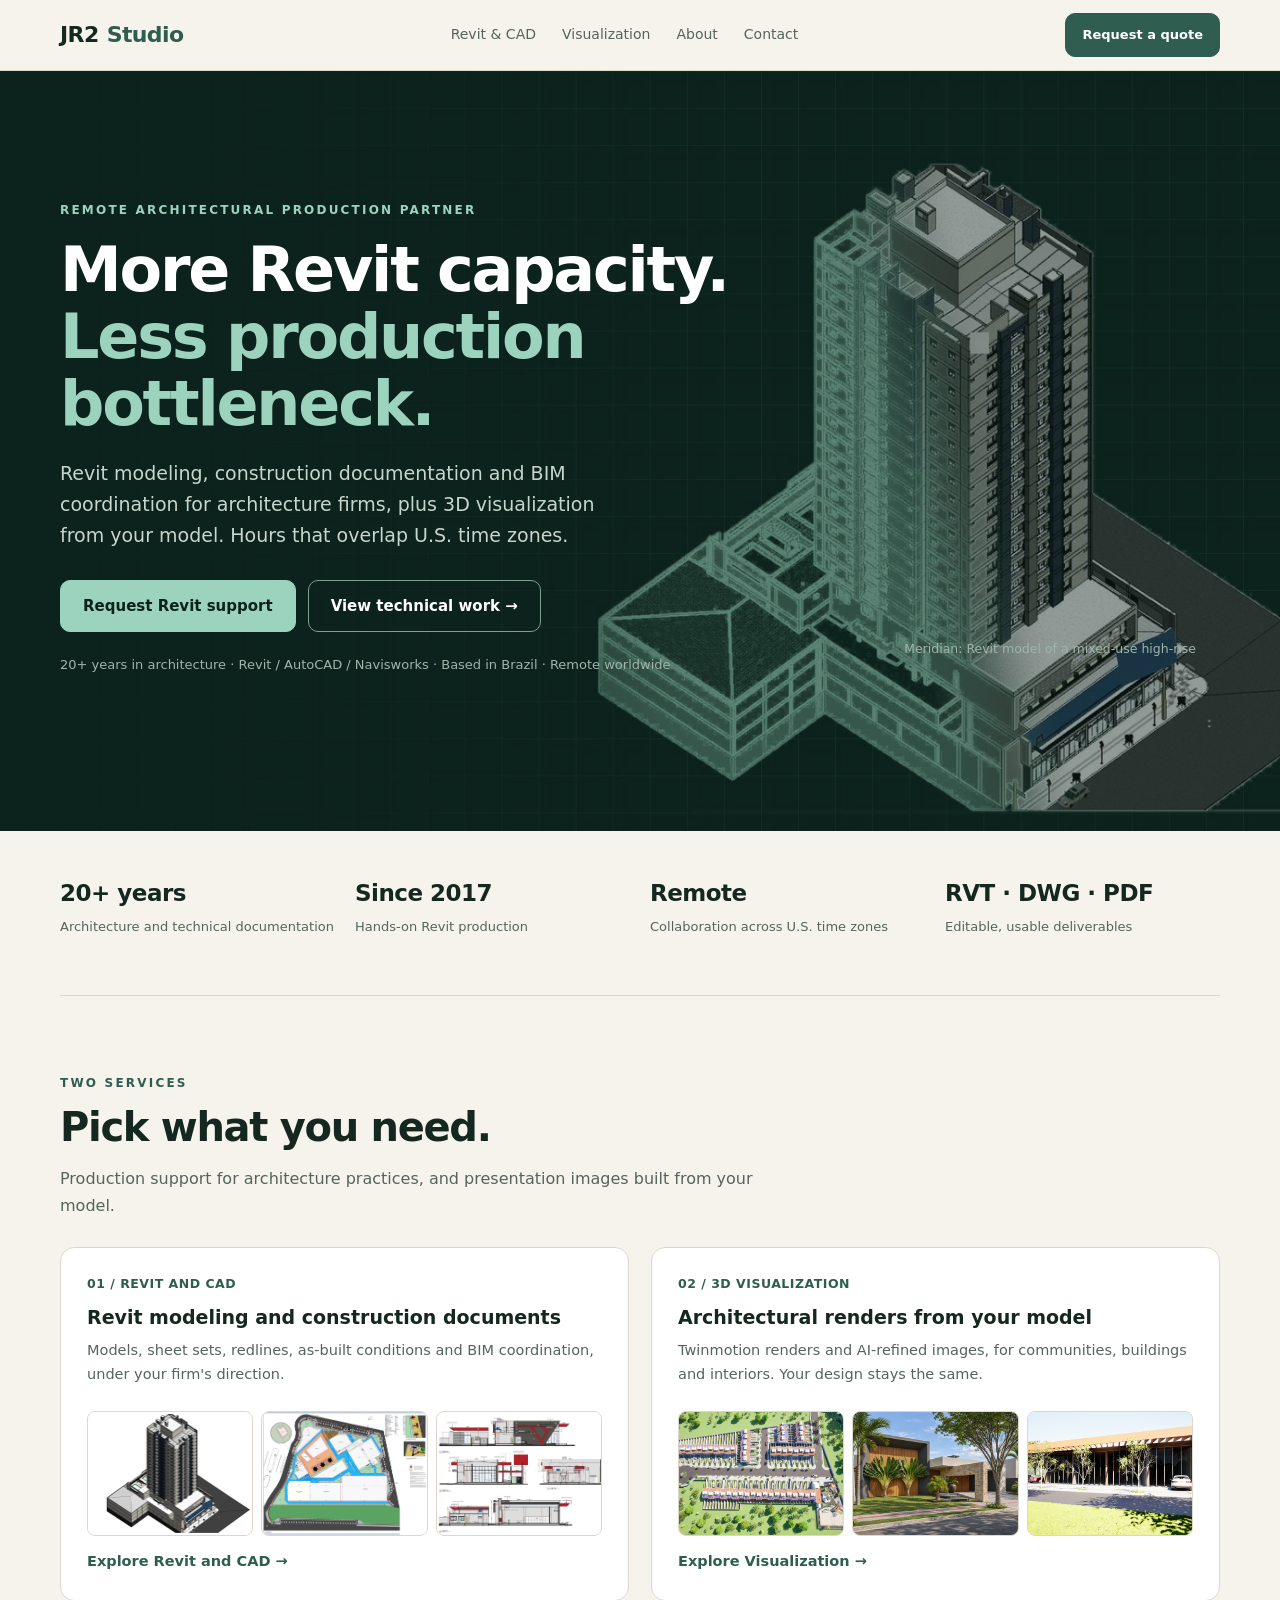
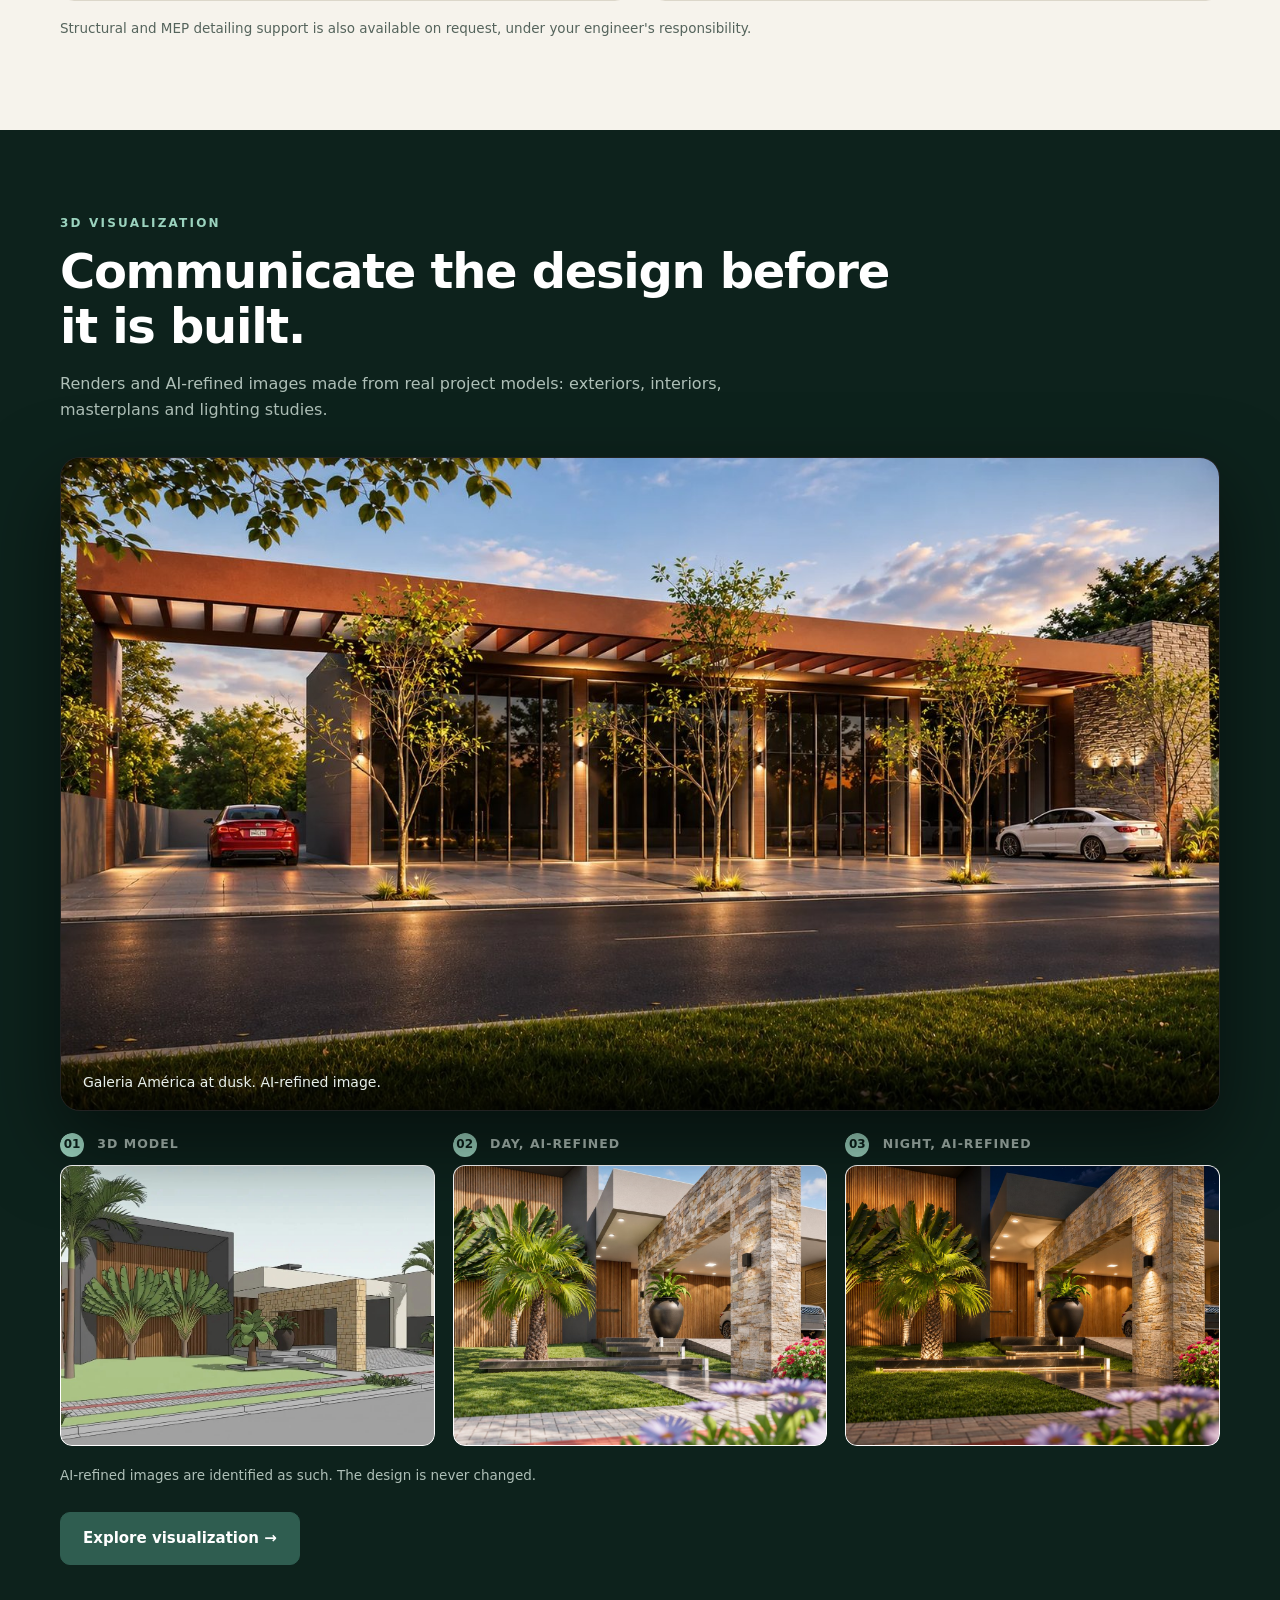
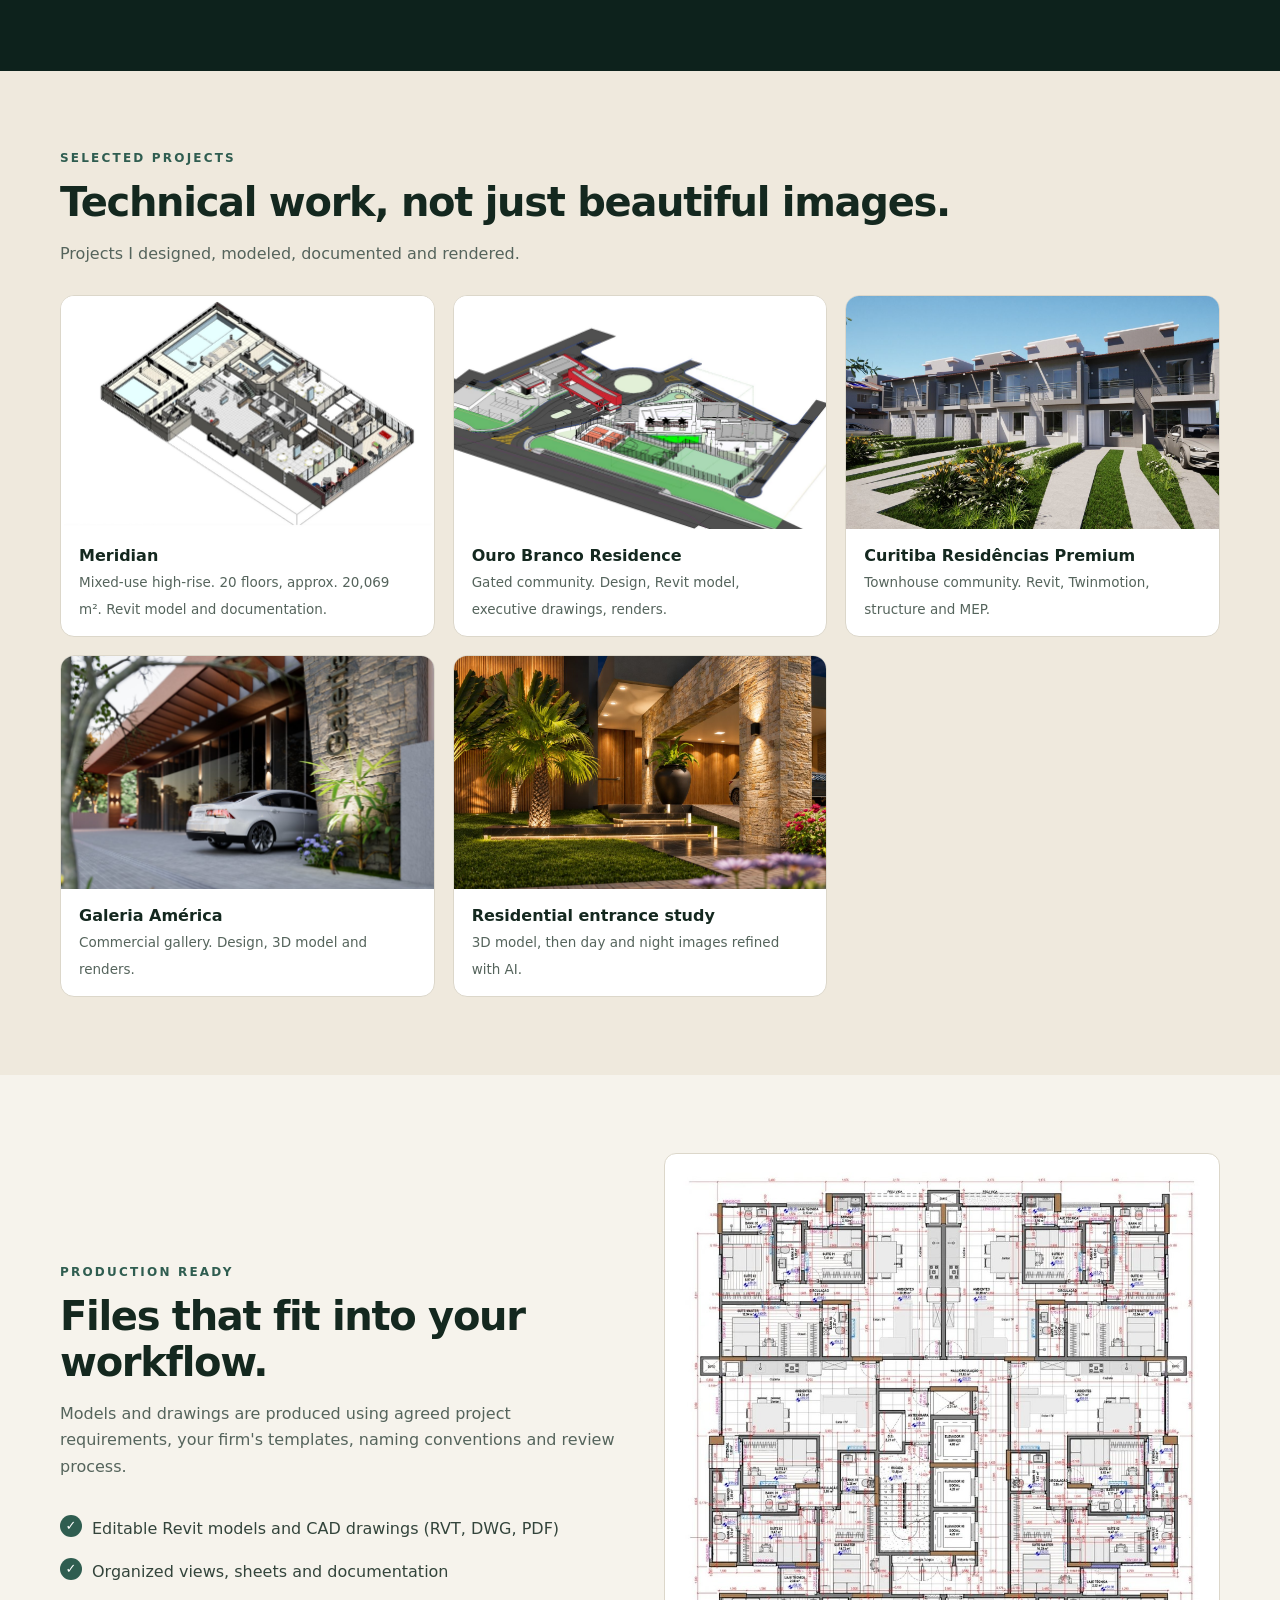
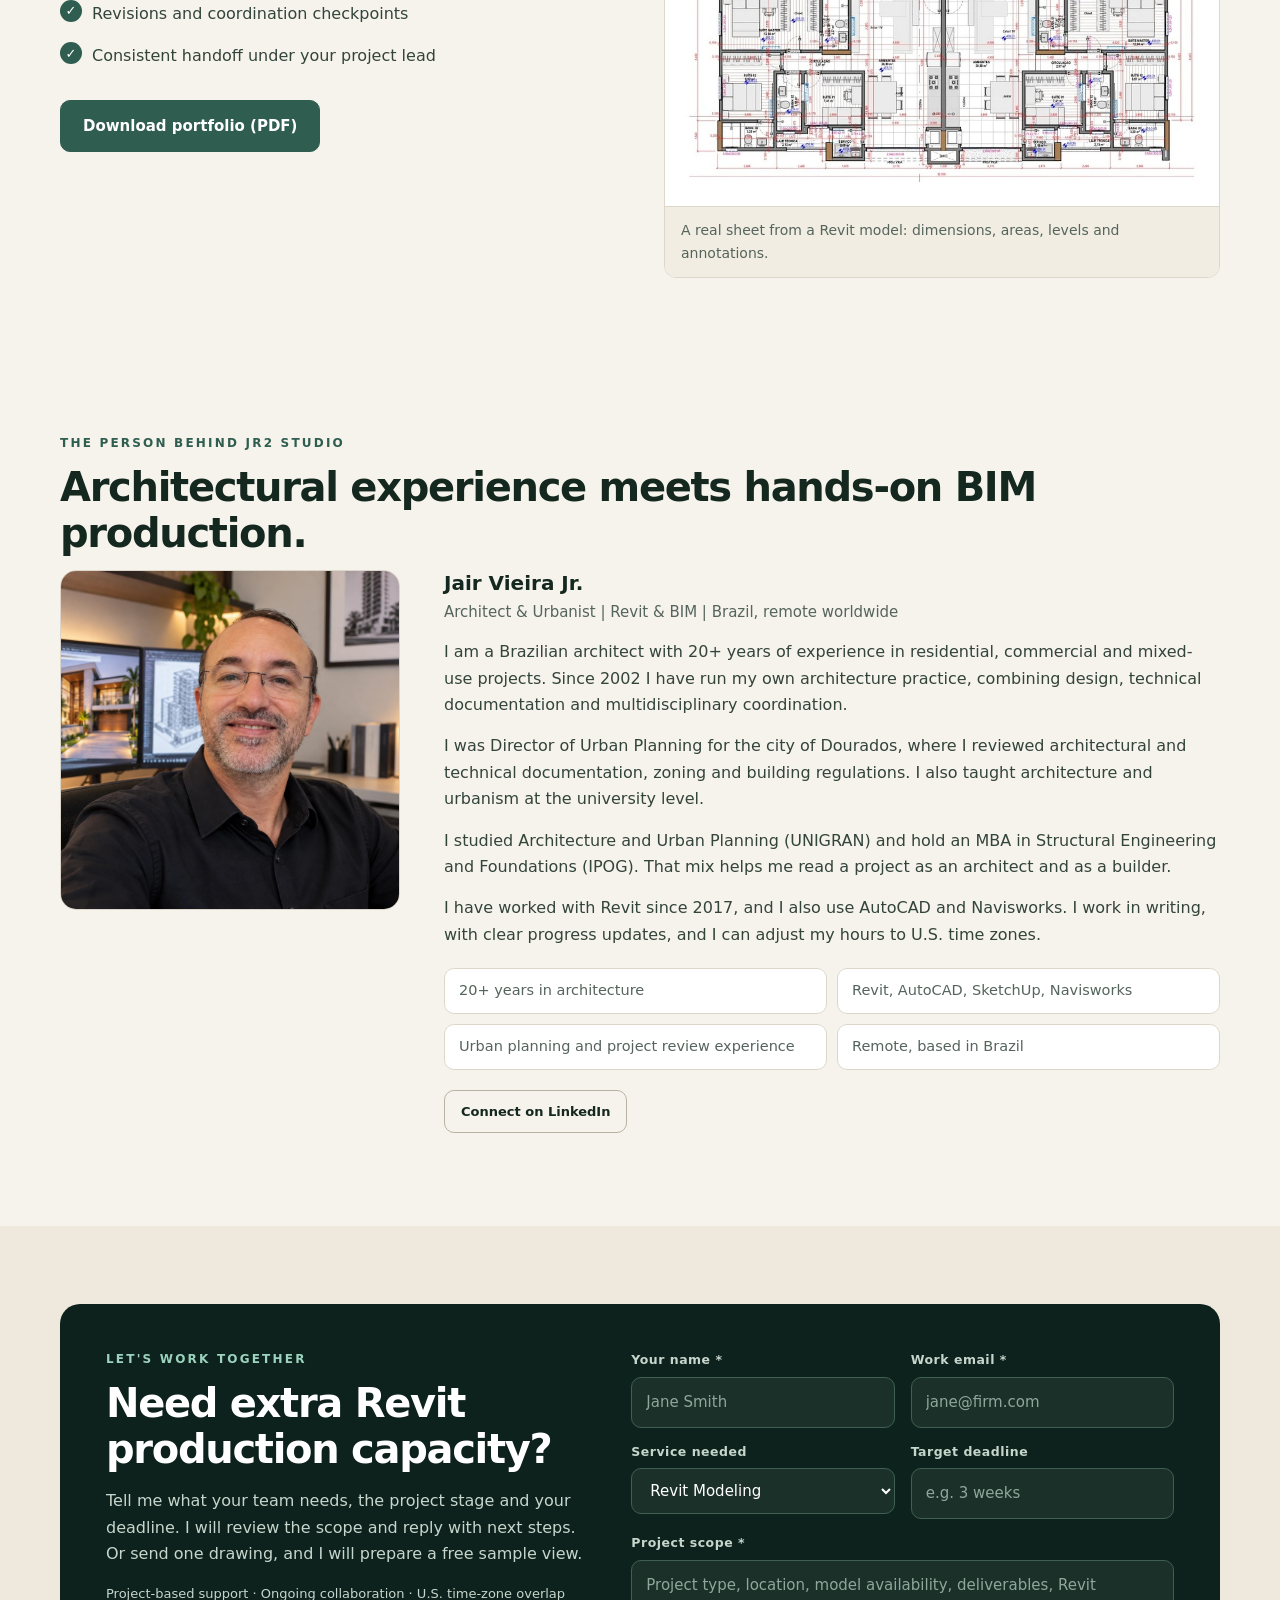
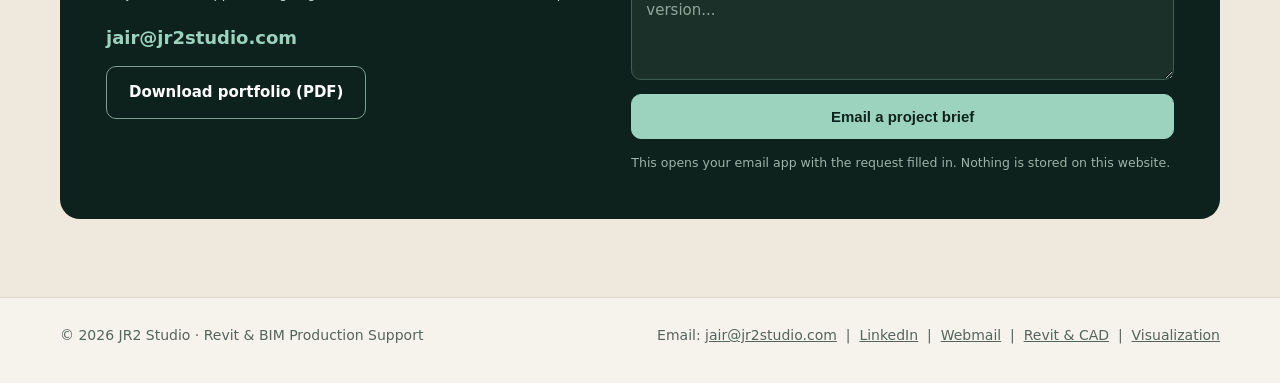
==== commit 748198b4: "Entrance study: neutral '3D model' label Co-Authored-By: Claude Sonnet 5.5 <noreply@anthropic.com>" ====
--- a/index.html
+++ b/index.html
@@ -77,7 +77,7 @@
   <p class="notice">Structural and MEP detailing support is also available on request, under your engineer's responsibility.</p>
 </div></section>
 
-<section class="band showcase" id="featured"><div class="wrap"><div class="eyebrow">3D visualization</div><h2>Communicate the design before it is built.</h2><p class="intro">Renders and AI-refined images made from real project models: exteriors, interiors, masterplans and lighting studies.</p><figure class="hero-shot"><img class="zoom" src="/img/ga_dusk_ai.jpg" alt="Galeria América commercial gallery at dusk, refined with AI" loading="lazy"><figcaption>Galeria América at dusk. AI-refined image.</figcaption></figure><div class="trio"><div><span><b>01</b> AUTOCAD 3D MODEL</span><img class="zoom" src="/img/sk_entrance_base.jpg" alt="AutoCAD 3D model of the residence entrance" loading="lazy"></div><div><span><b>02</b> DAY, AI-REFINED</span><img class="zoom" src="/img/ai_entrance_day.jpg" alt="Residence entrance in daylight with stone pillar, wood slats and palm tree" loading="lazy"></div><div><span><b>03</b> NIGHT, AI-REFINED</span><img class="zoom" src="/img/ai_entrance_night.jpg" alt="The same residence entrance at night with wall lights and lit steps" loading="lazy"></div></div><p class="notice">AI-refined images are identified as such. The design is never changed.</p><p style="margin-top:26px"><a class="btn" href="/visualization/">Explore visualization &rarr;</a></p></div></section>
+<section class="band showcase" id="featured"><div class="wrap"><div class="eyebrow">3D visualization</div><h2>Communicate the design before it is built.</h2><p class="intro">Renders and AI-refined images made from real project models: exteriors, interiors, masterplans and lighting studies.</p><figure class="hero-shot"><img class="zoom" src="/img/ga_dusk_ai.jpg" alt="Galeria América commercial gallery at dusk, refined with AI" loading="lazy"><figcaption>Galeria América at dusk. AI-refined image.</figcaption></figure><div class="trio"><div><span><b>01</b> 3D MODEL</span><img class="zoom" src="/img/sk_entrance_base.jpg" alt="3D model of the residence entrance" loading="lazy"></div><div><span><b>02</b> DAY, AI-REFINED</span><img class="zoom" src="/img/ai_entrance_day.jpg" alt="Residence entrance in daylight with stone pillar, wood slats and palm tree" loading="lazy"></div><div><span><b>03</b> NIGHT, AI-REFINED</span><img class="zoom" src="/img/ai_entrance_night.jpg" alt="The same residence entrance at night with wall lights and lit steps" loading="lazy"></div></div><p class="notice">AI-refined images are identified as such. The design is never changed.</p><p style="margin-top:26px"><a class="btn" href="/visualization/">Explore visualization &rarr;</a></p></div></section>
 
 <section id="projects" class="alt"><div class="wrap">
   <div class="eyebrow">Selected projects</div>
@@ -88,7 +88,7 @@
     <a class="proj" href="/revit-cad/#ouro-branco"><img src="/img/ob_revit.jpg" alt="Ouro Branco Revit model" loading="lazy"><div><b>Ouro Branco Residence</b><span>Gated community. Design, Revit model, executive drawings, renders.</span></div></a>
     <a class="proj" href="/visualization/#curitiba"><img src="/img/cur_townhouses.jpg" alt="Curitiba townhouses" loading="lazy"><div><b>Curitiba Residências Premium</b><span>Townhouse community. Revit, Twinmotion, structure and MEP.</span></div></a>
     <a class="proj" href="/visualization/#galeria"><img src="/img/ga_stone_sign_night.jpg" alt="Galeria América stone sign" loading="lazy"><div><b>Galeria América</b><span>Commercial gallery. Design, 3D model and renders.</span></div></a>
-    <a class="proj" href="/visualization/#day-night"><img src="/img/ai_entrance_night.jpg" alt="Residence entrance at night" loading="lazy"><div><b>Residential entrance study</b><span>AutoCAD 3D model, then day and night images refined with AI.</span></div></a>
+    <a class="proj" href="/visualization/#day-night"><img src="/img/ai_entrance_night.jpg" alt="Residence entrance at night" loading="lazy"><div><b>Residential entrance study</b><span>3D model, then day and night images refined with AI.</span></div></a>
   </div>
 </div></section>
 
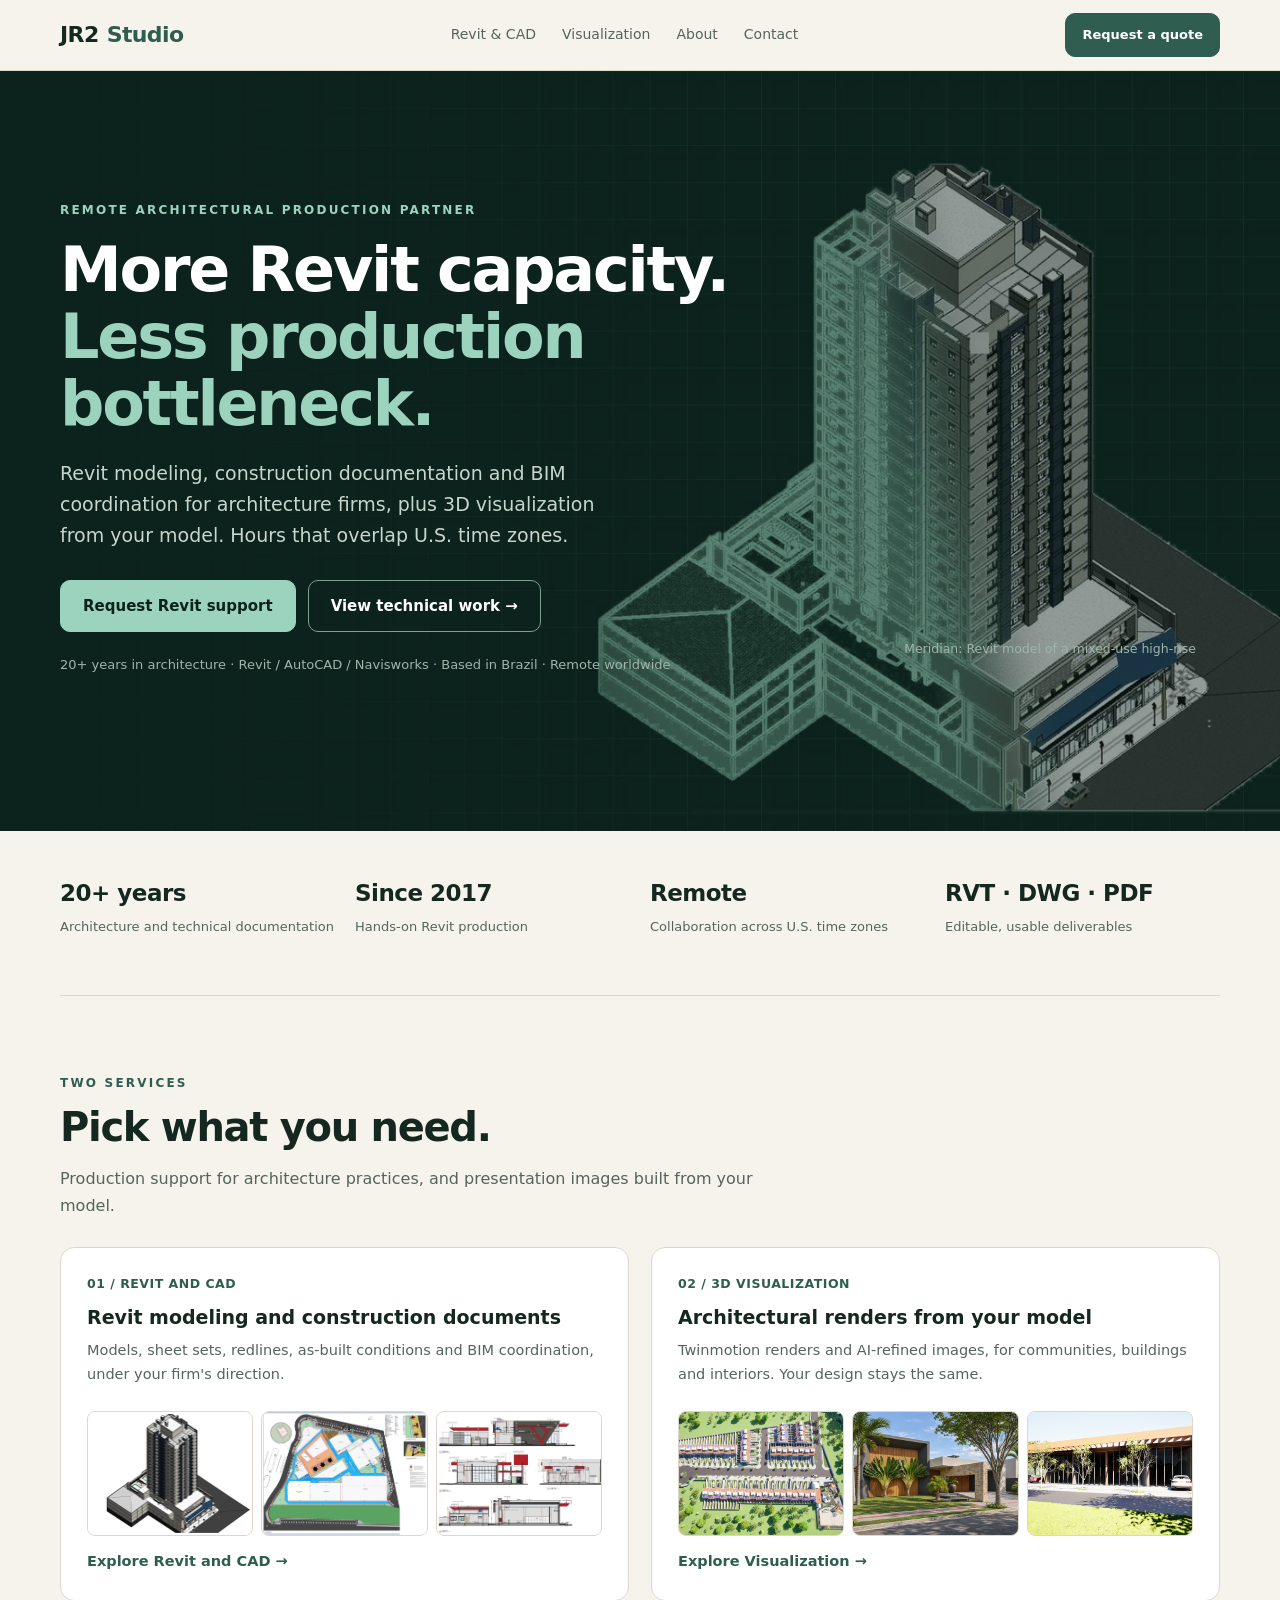
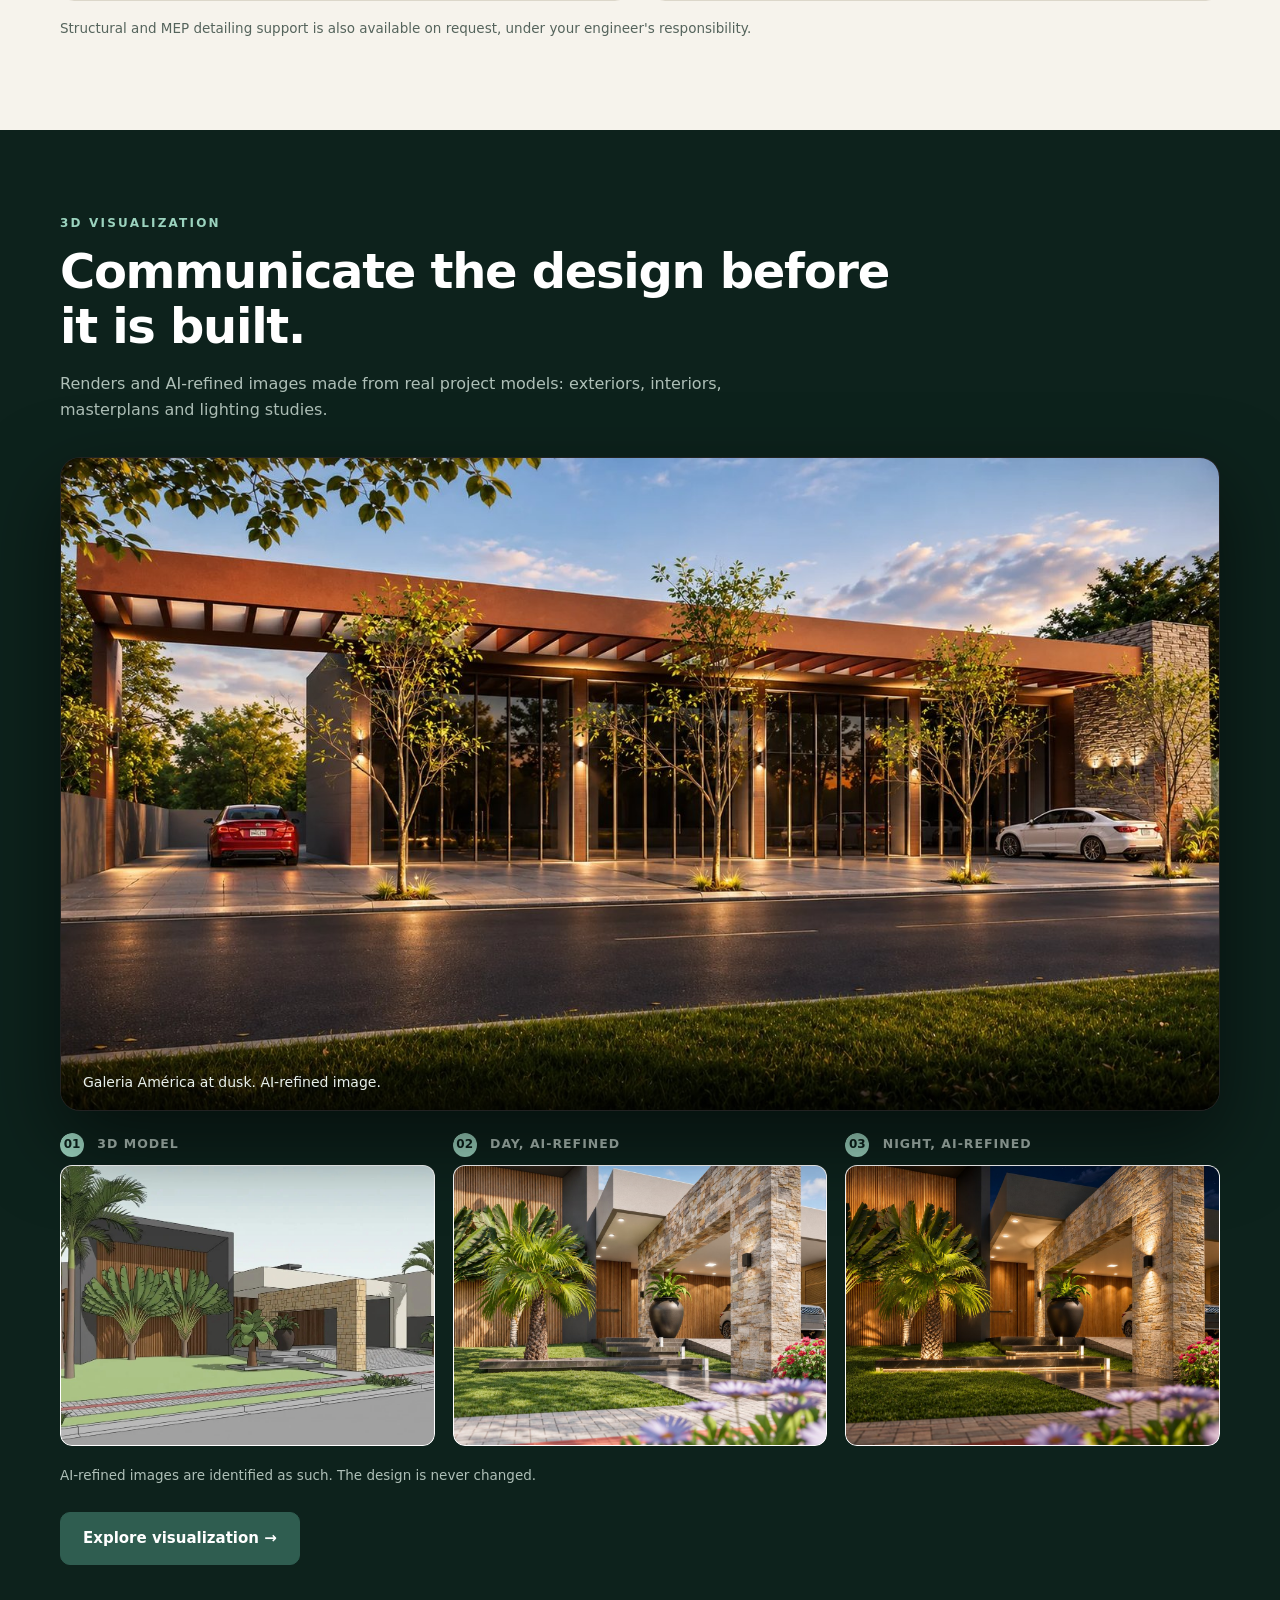
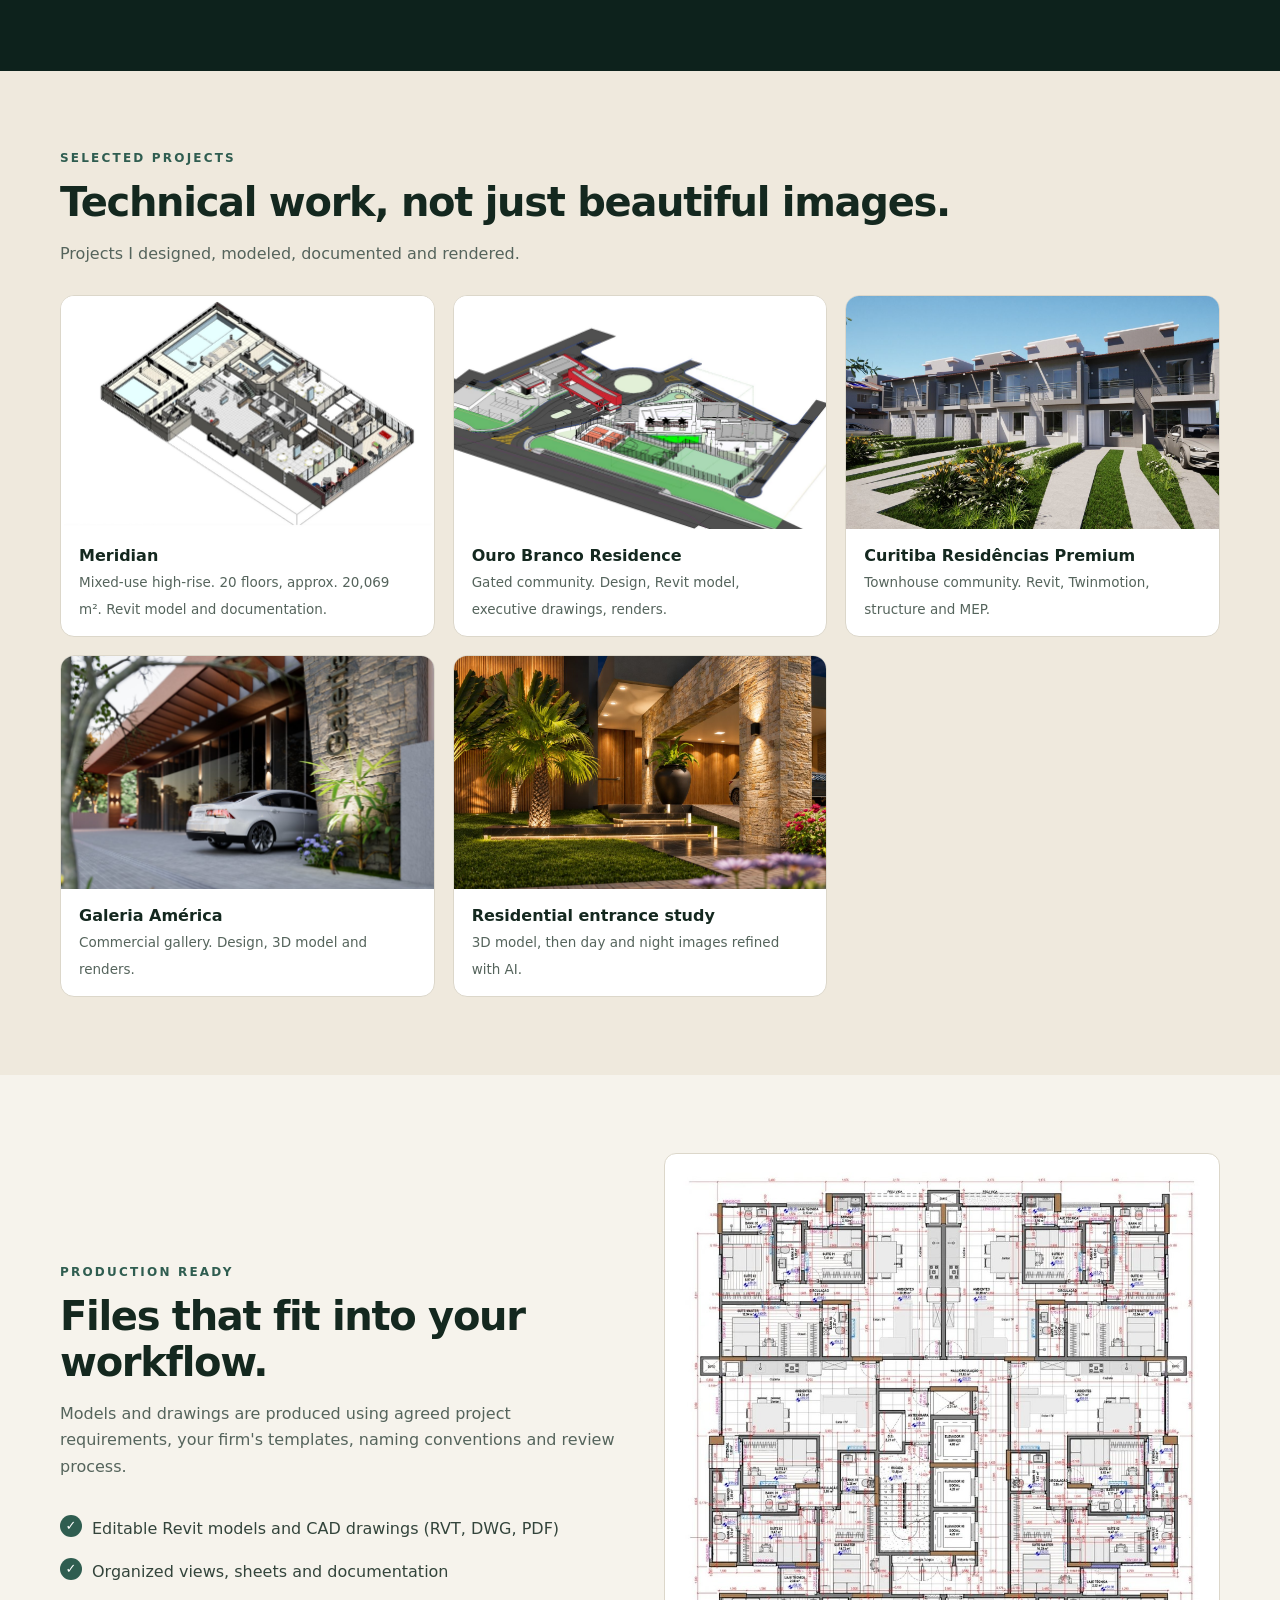
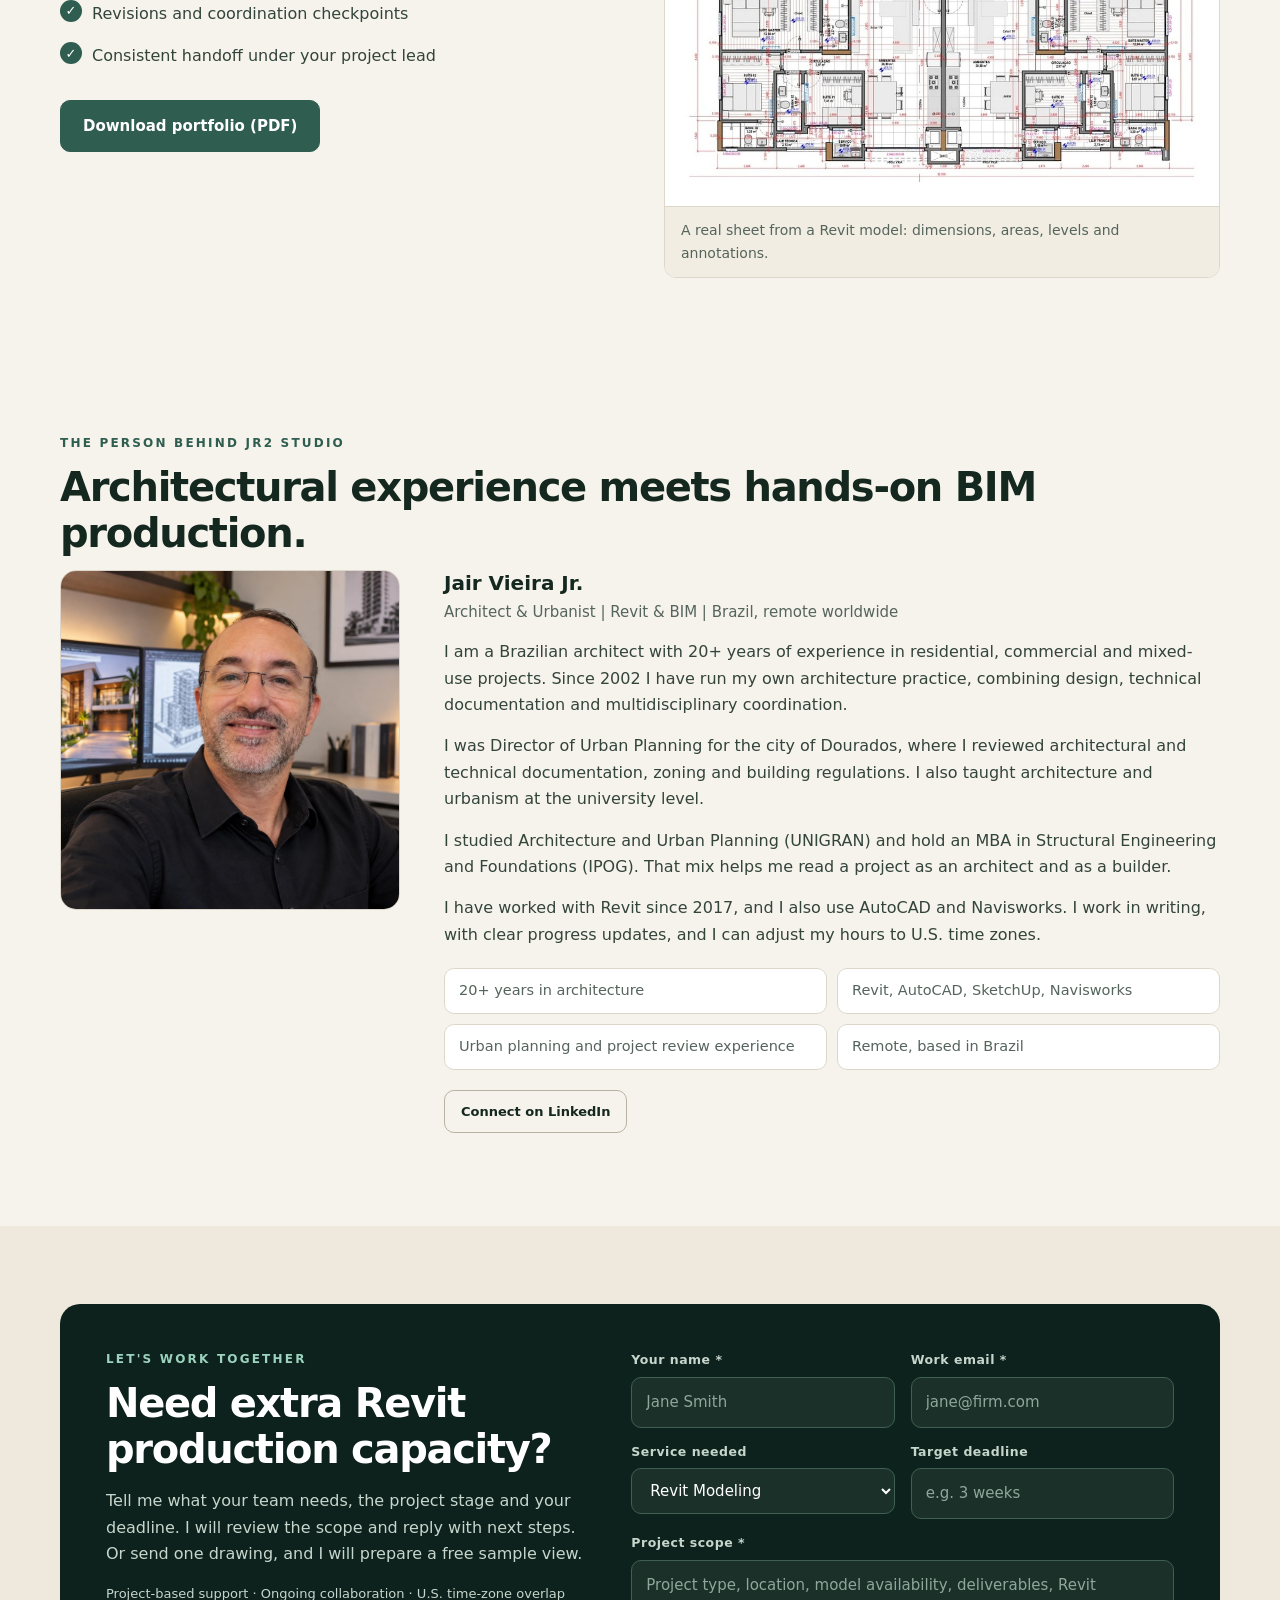
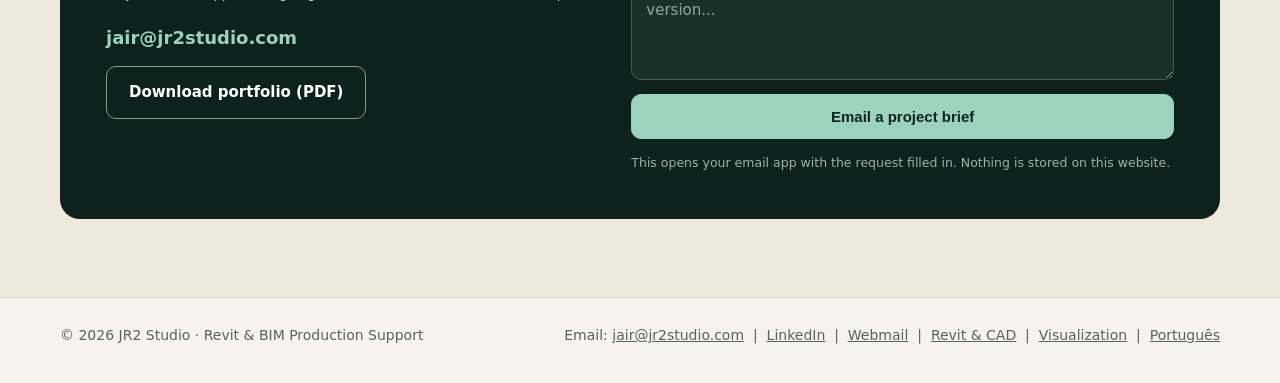
==== commit 89d67dba: "Add Portuguese one-page site at /pt/ with hreflang and footer link Co-Authored-By: Claude Sonnet 5.5" ====
--- a/index.html
+++ b/index.html
@@ -6,6 +6,8 @@
 <title>JR2 Studio | Revit &amp; BIM Production Support</title>
 <meta name="description" content="Remote Revit modeling, construction documentation, BIM coordination and 3D visualization for architecture firms, with U.S. time-zone overlap.">
 <link rel="canonical" href="https://jr2studio.com/">
+<link rel="alternate" hreflang="en" href="https://jr2studio.com/">
+<link rel="alternate" hreflang="pt-BR" href="https://jr2studio.com/pt/">
 <meta property="og:type" content="website">
 <meta property="og:title" content="JR2 Studio | Revit &amp; BIM Production Support">
 <meta property="og:description" content="Remote Revit modeling, construction documentation, BIM coordination and 3D visualization for architecture firms, with U.S. time-zone overlap.">
@@ -147,7 +149,7 @@
 </main>
 <footer><div class="wrap footerline">
   <span>&copy; <span id="year">2026</span> JR2 Studio &middot; Revit &amp; BIM Production Support</span>
-  <span>Email: <a href="mailto:jair@jr2studio.com">jair@jr2studio.com</a> &nbsp;|&nbsp; <a href="https://www.linkedin.com/in/jair-costa/" target="_blank" rel="noopener">LinkedIn</a> &nbsp;|&nbsp; <a href="https://email.secureserver.net/" target="_blank" rel="noopener">Webmail</a> &nbsp;|&nbsp; <a href="/revit-cad/">Revit &amp; CAD</a> &nbsp;|&nbsp; <a href="/visualization/">Visualization</a></span>
+  <span>Email: <a href="mailto:jair@jr2studio.com">jair@jr2studio.com</a> &nbsp;|&nbsp; <a href="https://www.linkedin.com/in/jair-costa/" target="_blank" rel="noopener">LinkedIn</a> &nbsp;|&nbsp; <a href="https://email.secureserver.net/" target="_blank" rel="noopener">Webmail</a> &nbsp;|&nbsp; <a href="/revit-cad/">Revit &amp; CAD</a> &nbsp;|&nbsp; <a href="/visualization/">Visualization</a> &nbsp;|&nbsp; <a href="/pt/" hreflang="pt-BR" lang="pt-BR">Portugu&ecirc;s</a></span>
 </div></footer>
 <div class="lb" id="lb" role="dialog" aria-modal="true" aria-label="Image viewer"><button class="x" id="lbx" aria-label="Close">&#10005;</button><button class="pv" id="lbp" aria-label="Previous">&#8249;</button><img id="lbi" alt=""><button class="nx" id="lbn" aria-label="Next">&#8250;</button><div class="cap" id="lbc"></div></div>
 <script src="/assets/site.js"></script>
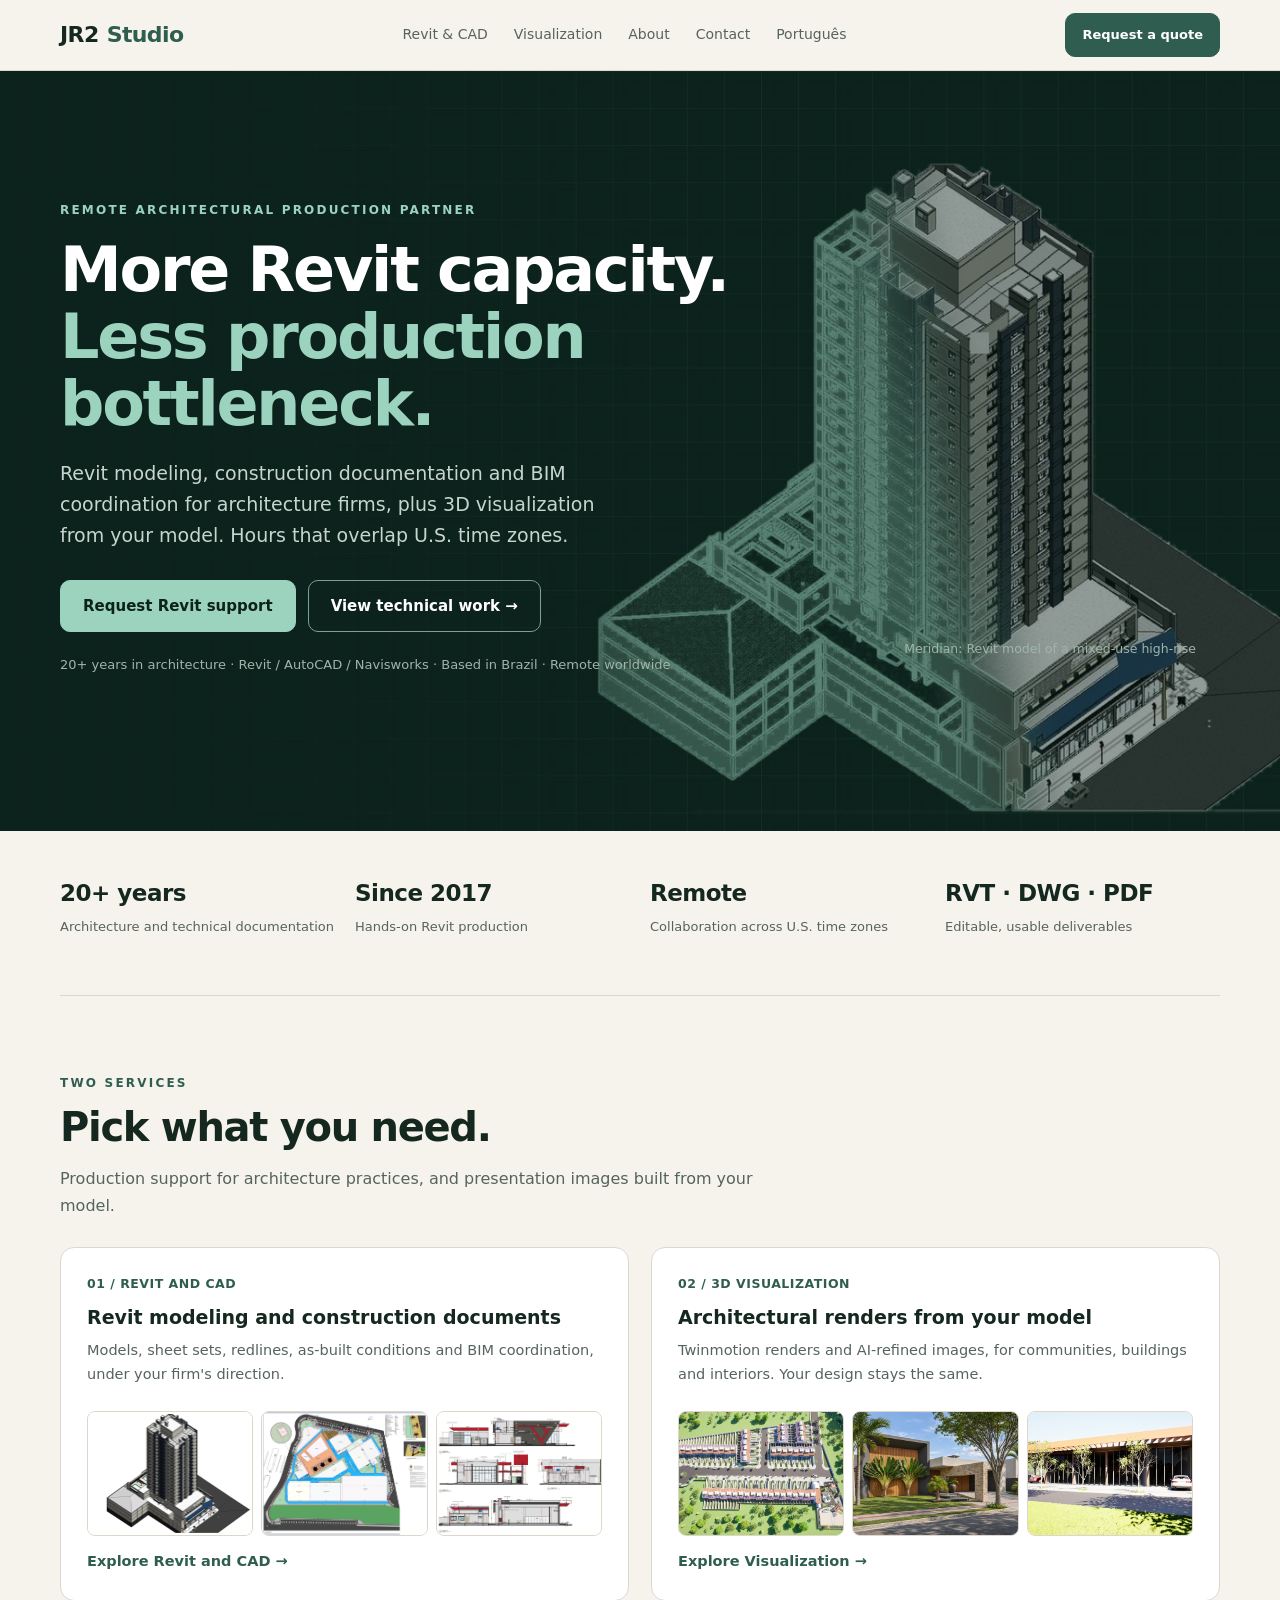
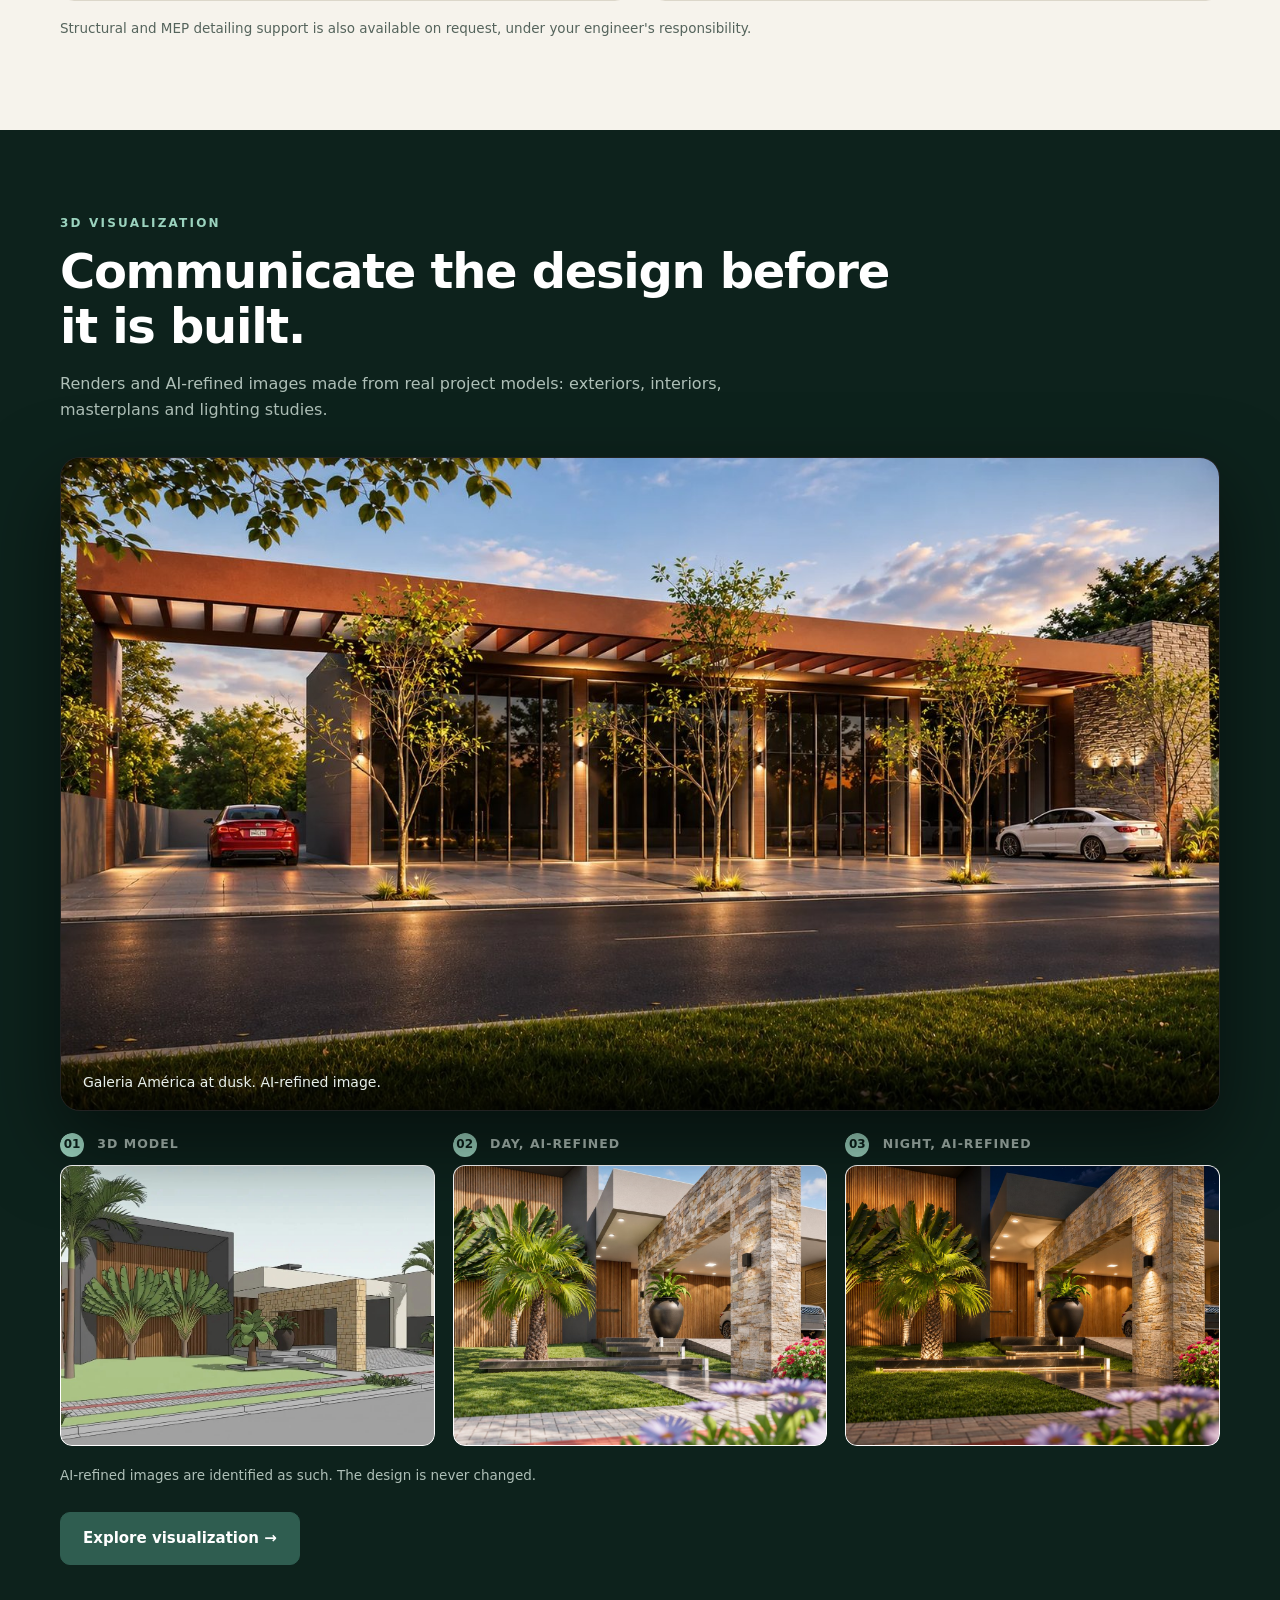
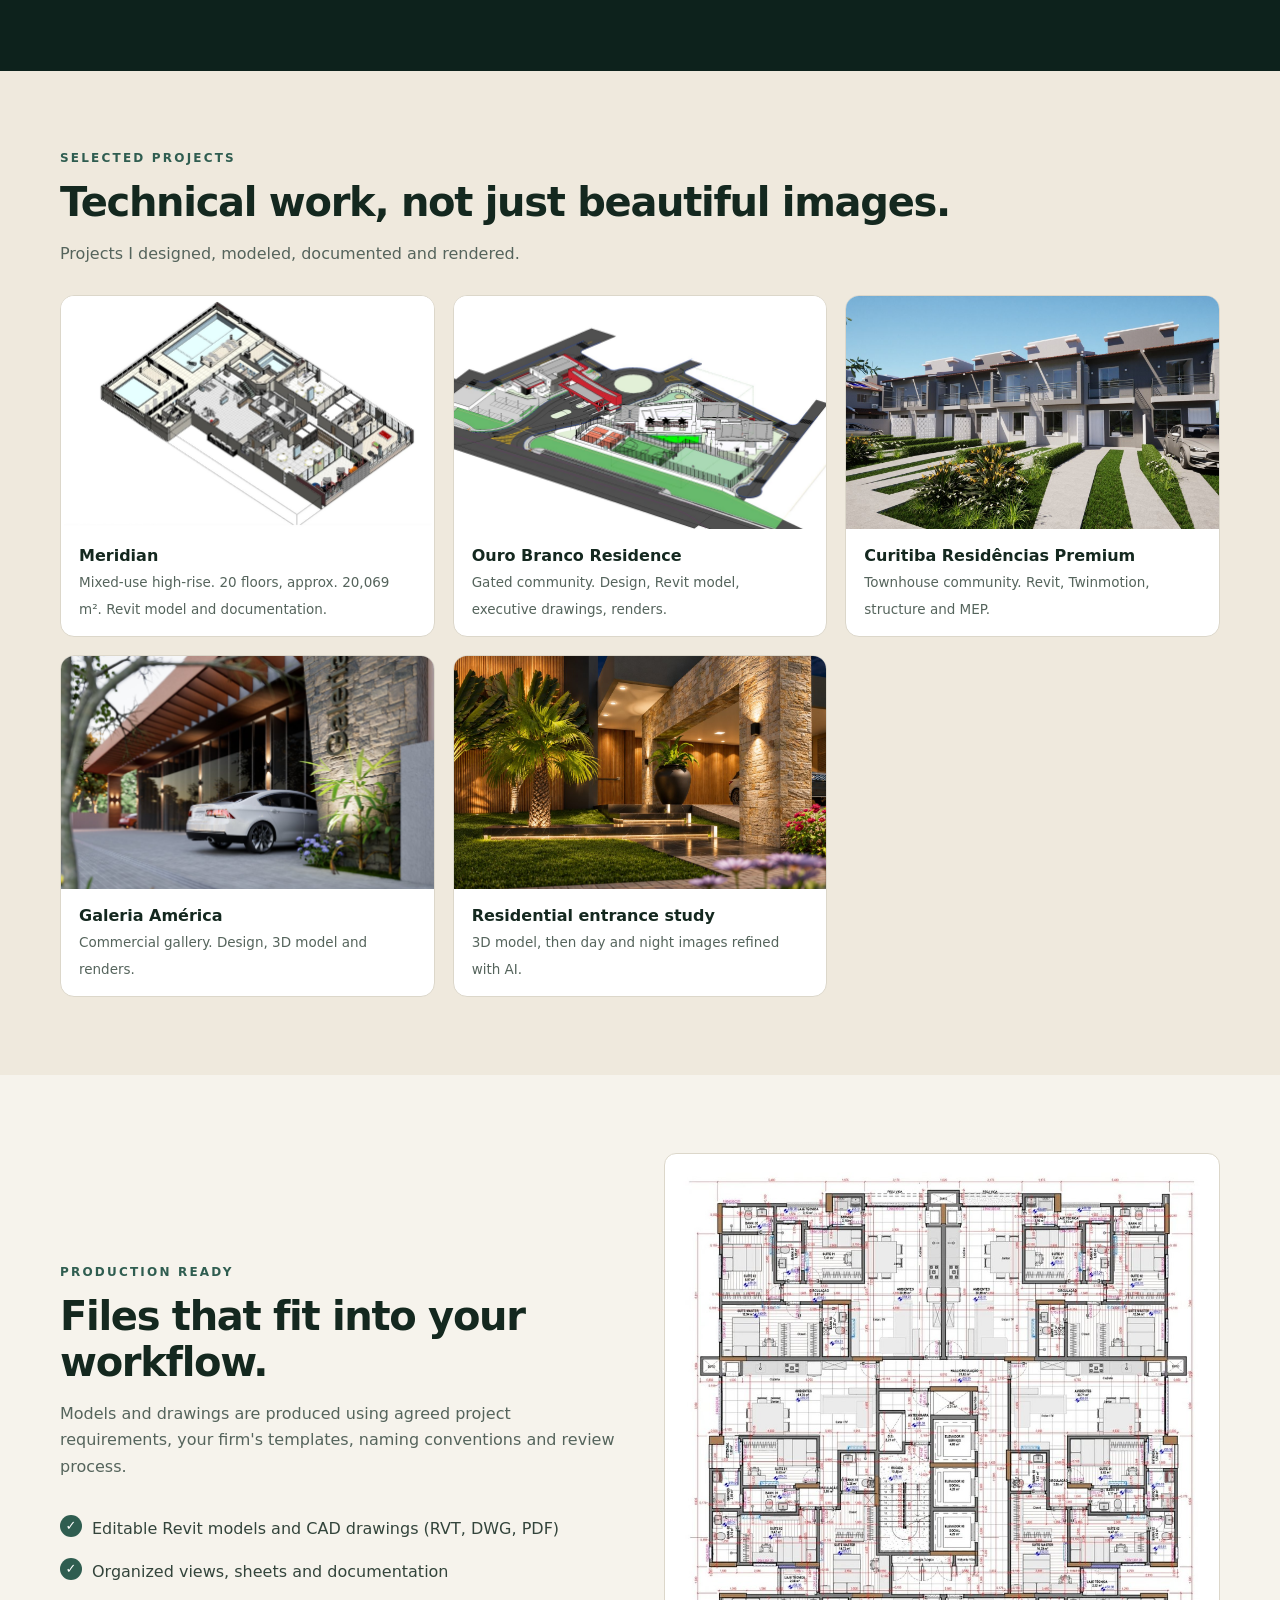
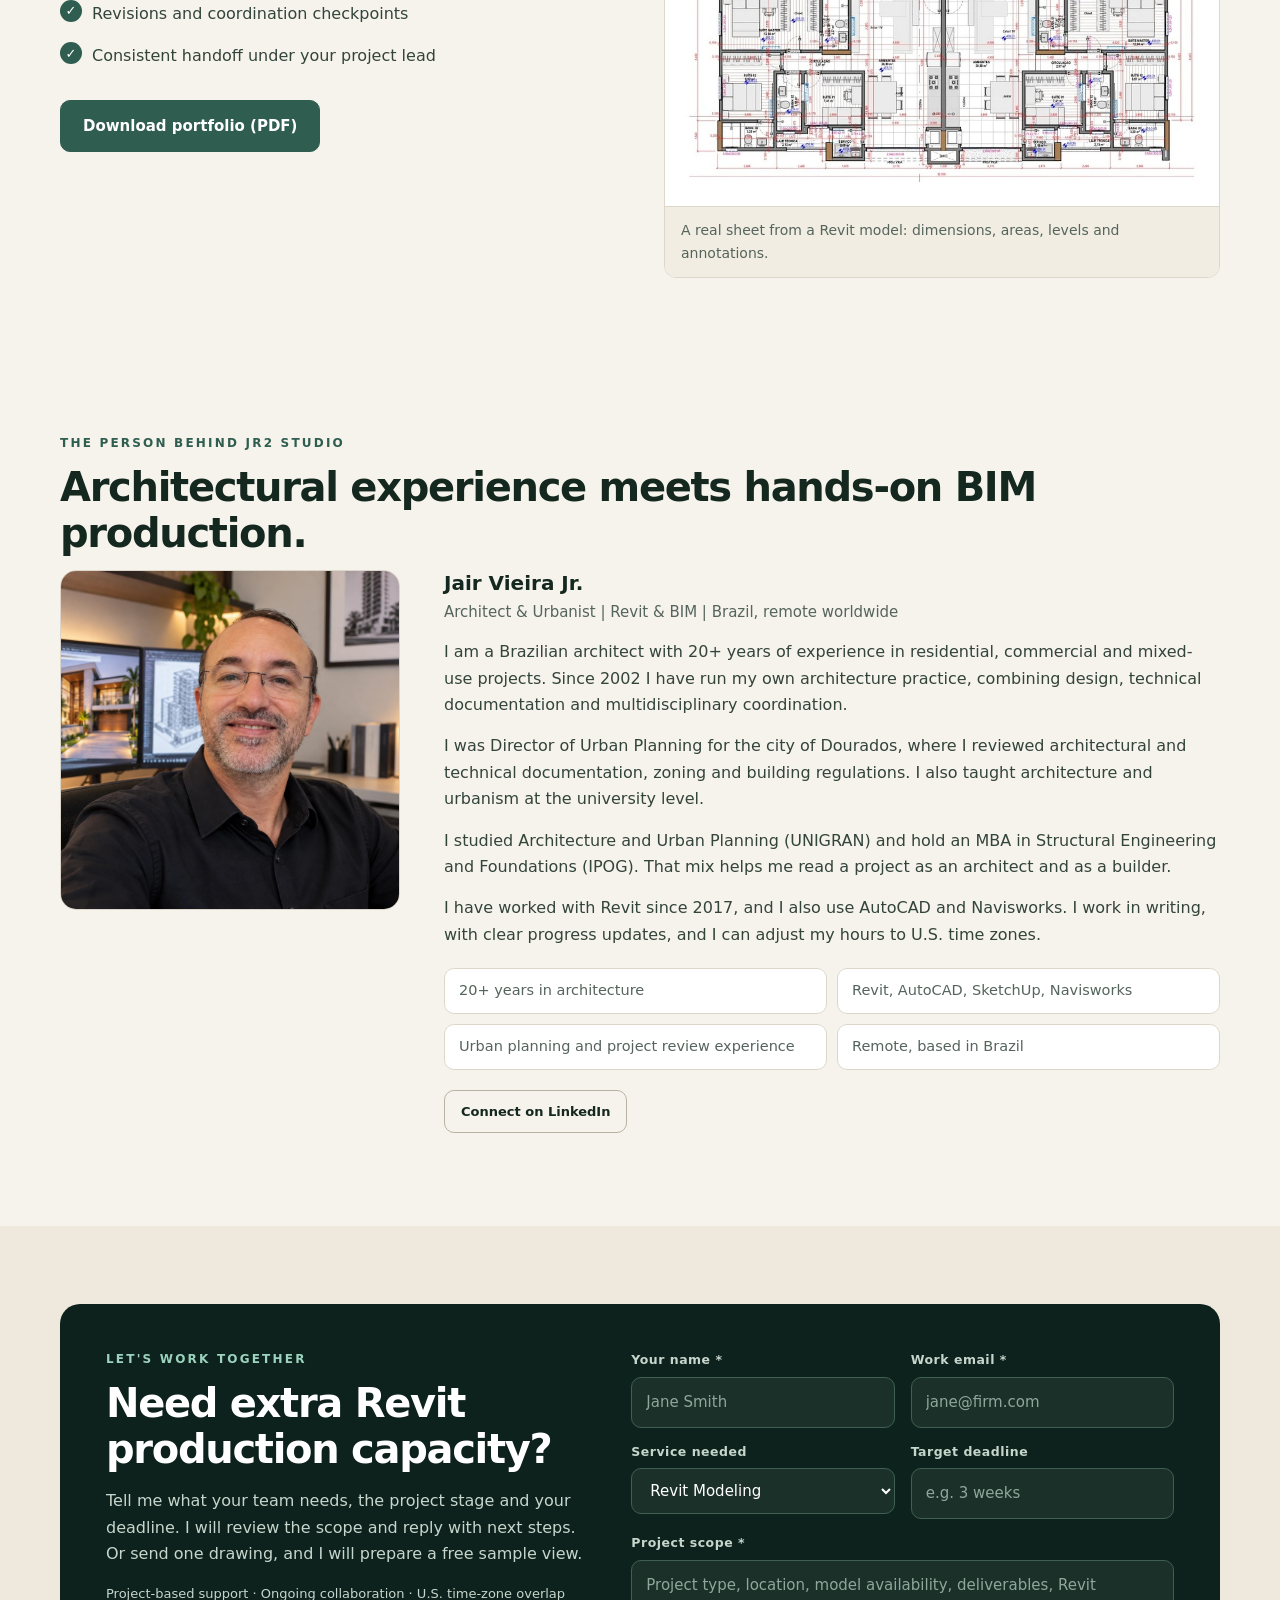
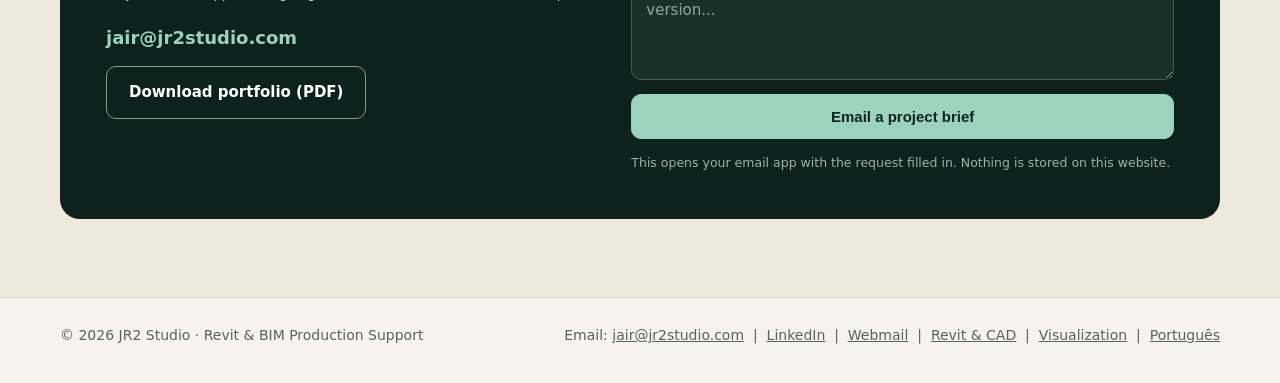
==== commit a0ce20ee: "Add Portugues link to the top menu Co-Authored-By: Claude Sonnet 5.5 <noreply@anthropic.com>" ====
--- a/index.html
+++ b/index.html
@@ -21,7 +21,7 @@
 <header><div class="wrap nav">
   <a href="/" class="brand">JR2<span> Studio</span></a>
   <nav class="navlinks" id="navlinks">
-    <a href="/revit-cad/">Revit &amp; CAD</a><a href="/visualization/">Visualization</a><a href="/#about">About</a><a href="#contact">Contact</a>
+    <a href="/revit-cad/">Revit &amp; CAD</a><a href="/visualization/">Visualization</a><a href="/#about">About</a><a href="#contact">Contact</a><a href="/pt/" hreflang="pt-BR" lang="pt-BR">Portugu&ecirc;s</a>
   </nav>
   <a class="btn small desktopcta" href="mailto:jair@jr2studio.com?subject=Project%20Inquiry%20-%20JR2%20Studio">Request a quote</a>
   <button class="mobiletoggle" id="menu" aria-label="Toggle navigation" aria-expanded="false">&#9776;</button>
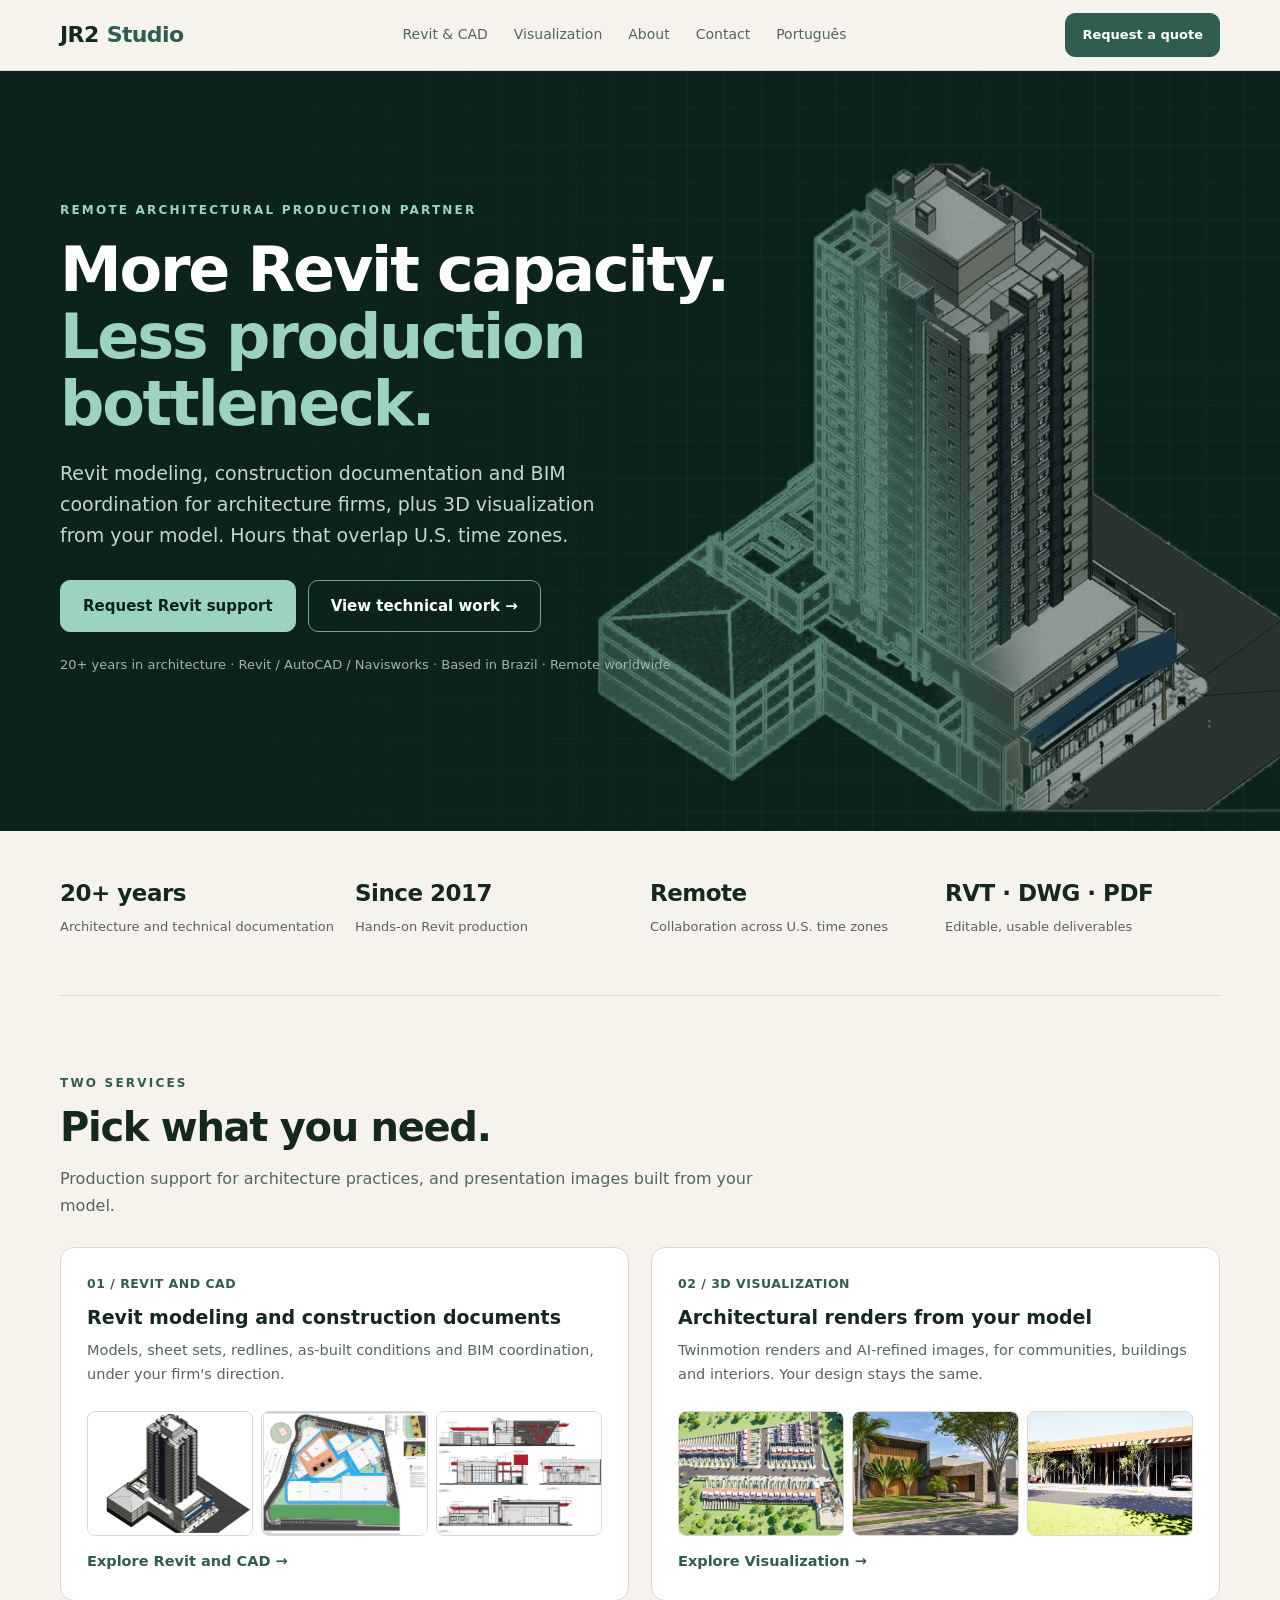
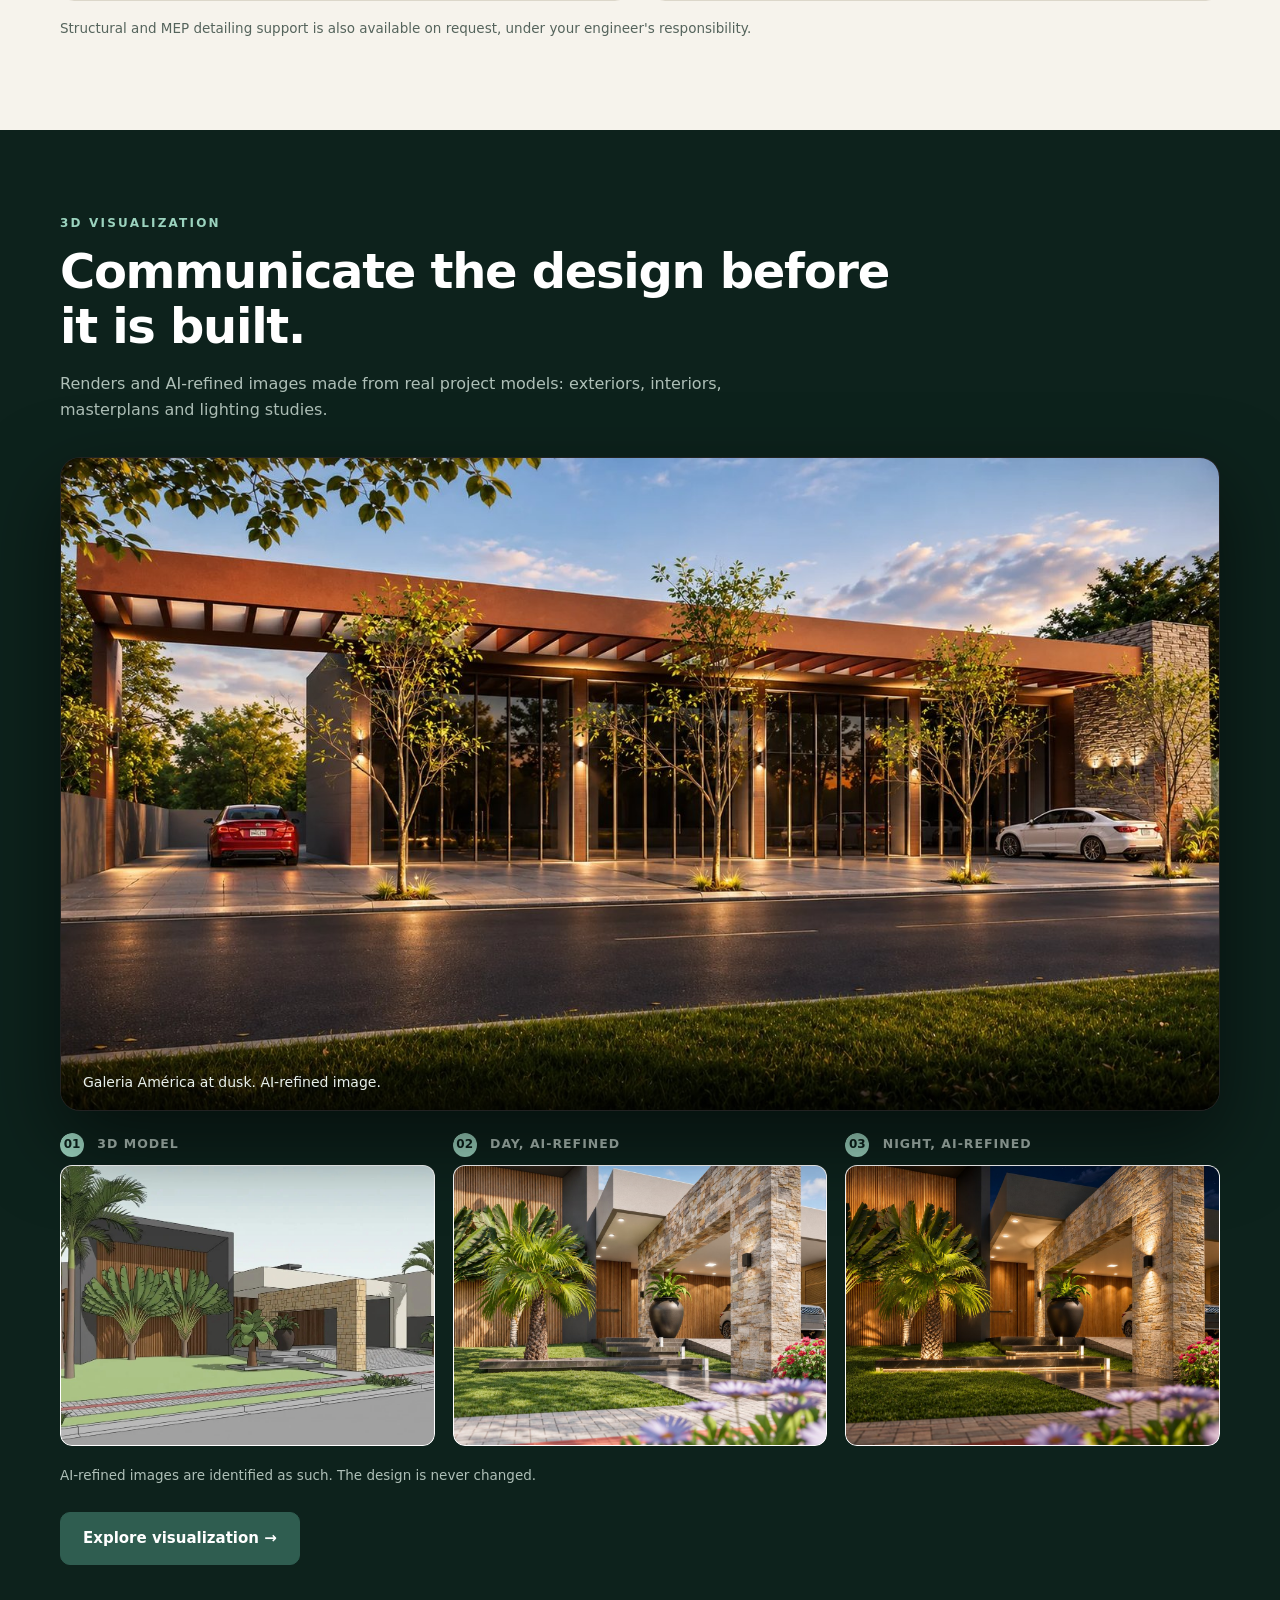
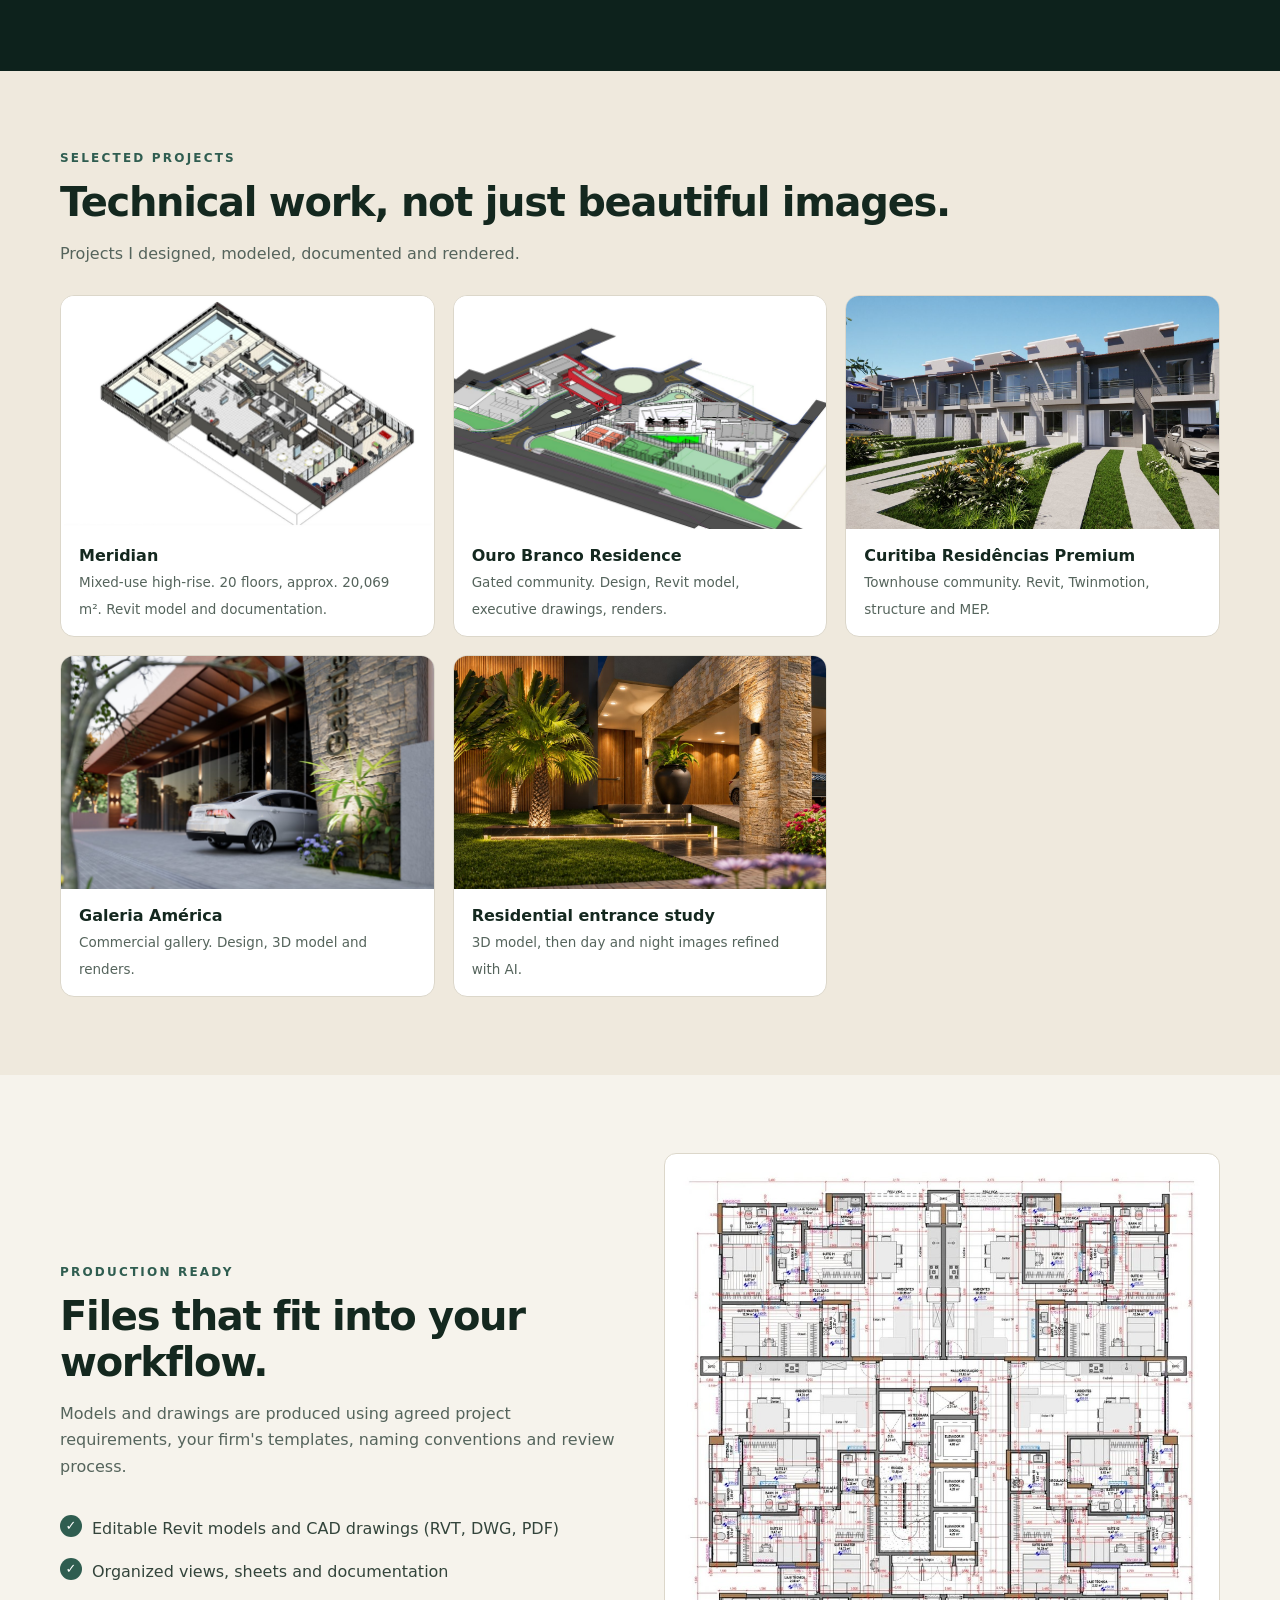
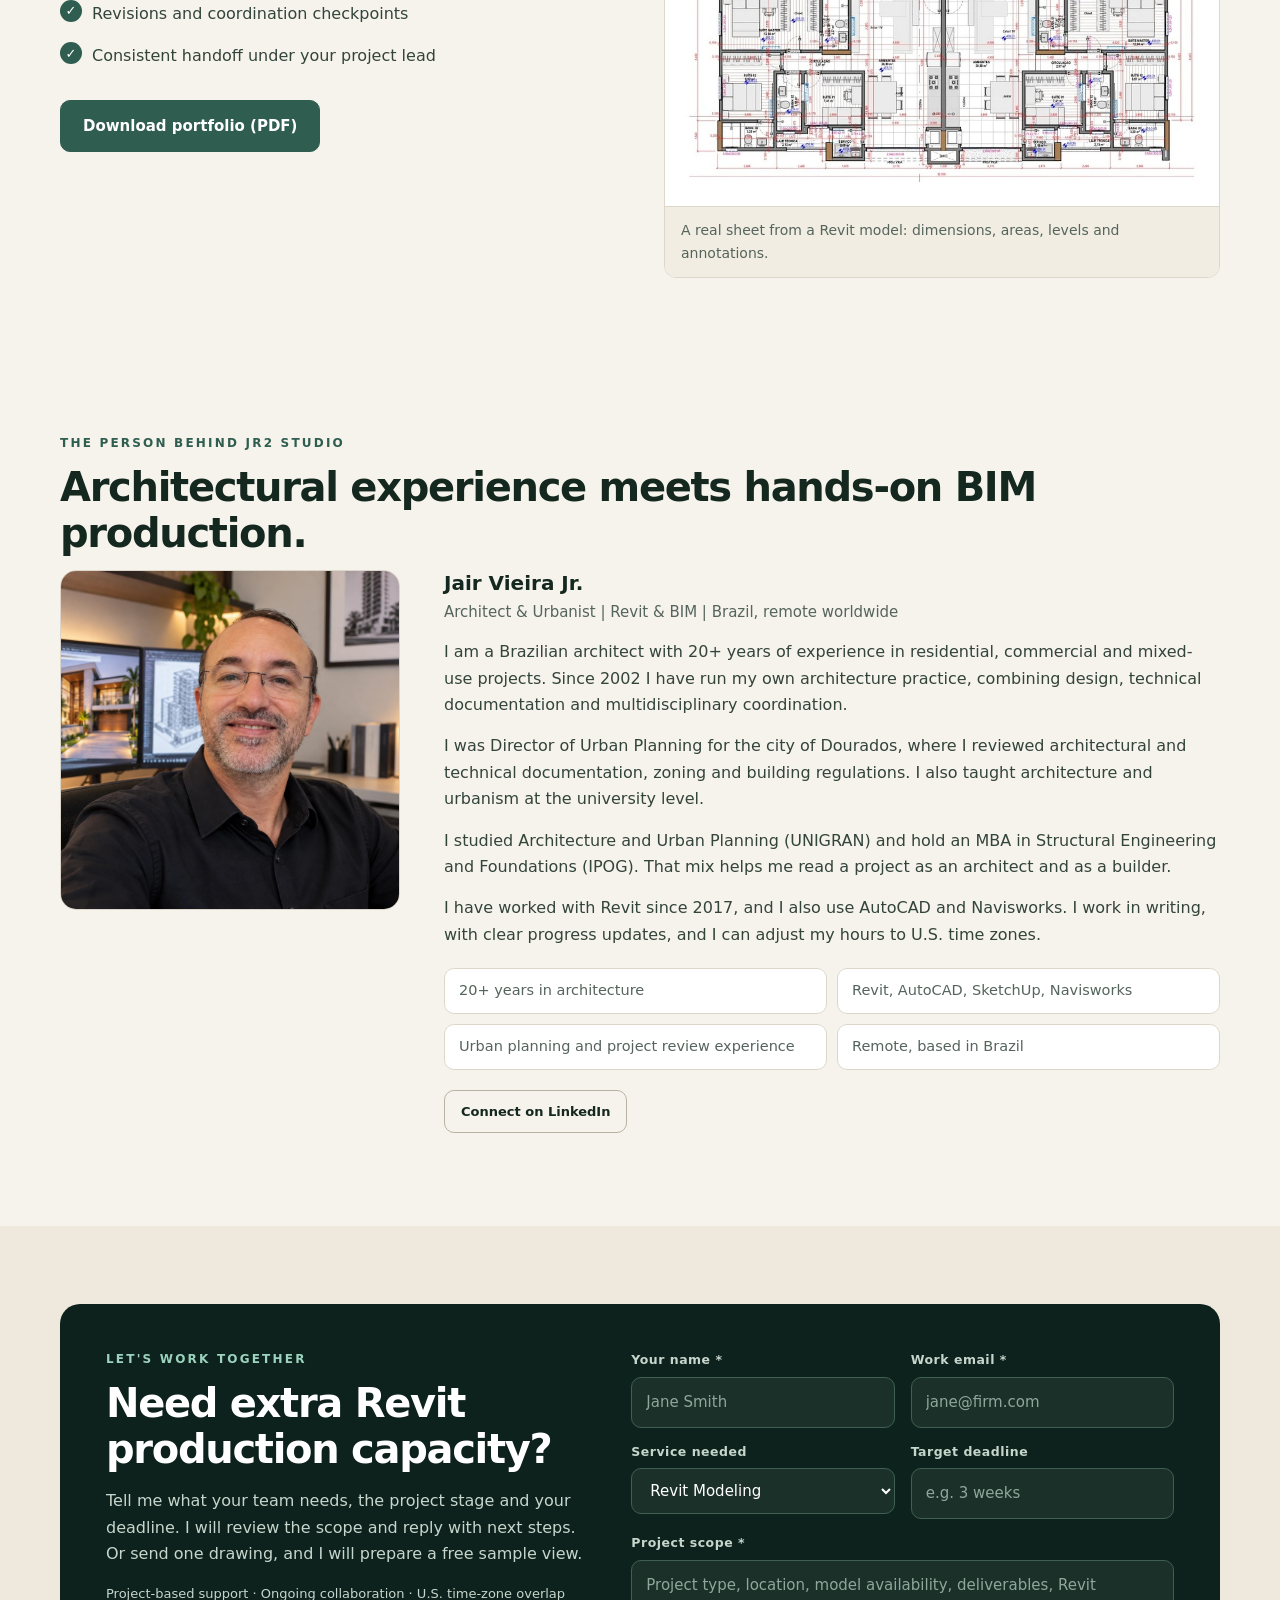
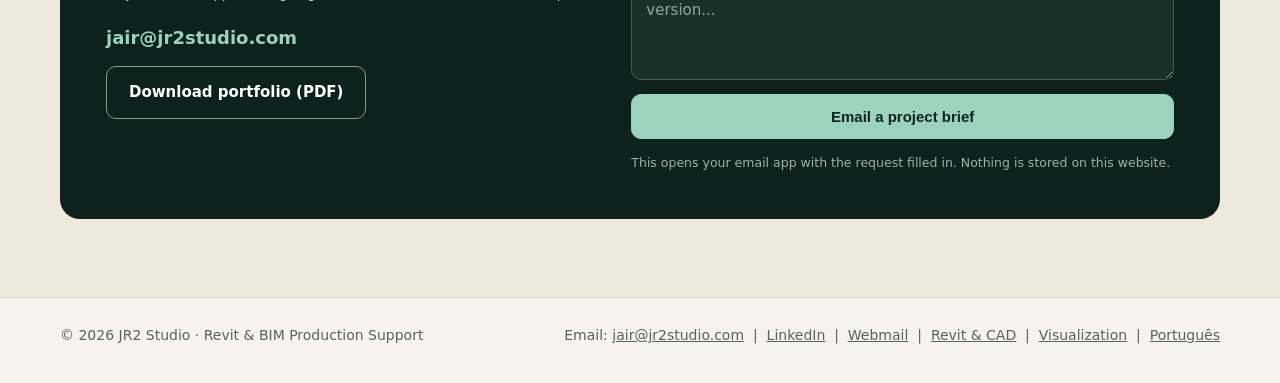
==== commit 028dfa99: "Remove hero image caption Co-Authored-By: Claude Sonnet 5.5 <noreply@anthropic.com>" ====
--- a/index.html
+++ b/index.html
@@ -36,7 +36,6 @@
     <a class="btn ghost" href="/revit-cad/">View technical work &rarr;</a>
   </div>
   <p class="micro">20+ years in architecture &middot; Revit / AutoCAD / Navisworks &middot; Based in Brazil &middot; Remote worldwide</p>
-  <span class="herocap">Meridian: Revit model of a mixed-use high-rise</span>
 </div></section>
 
 <div class="wrap">
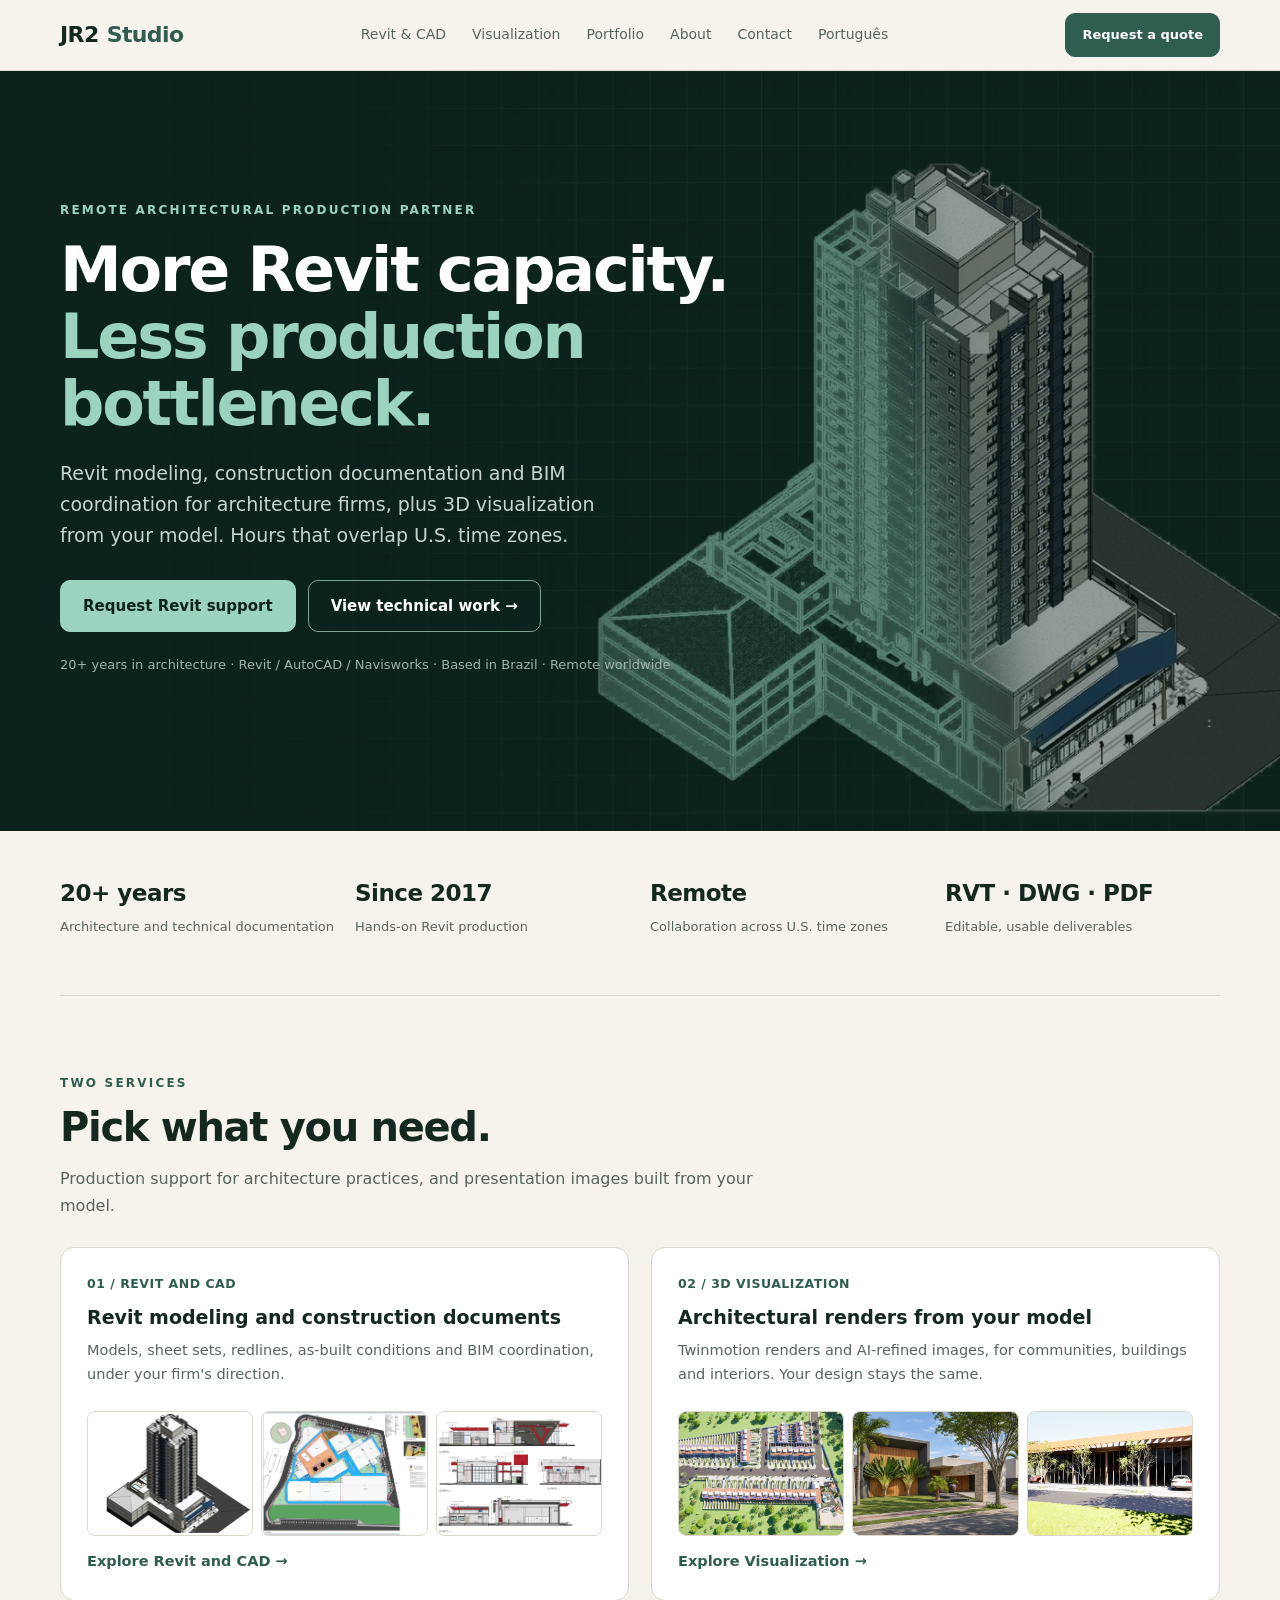
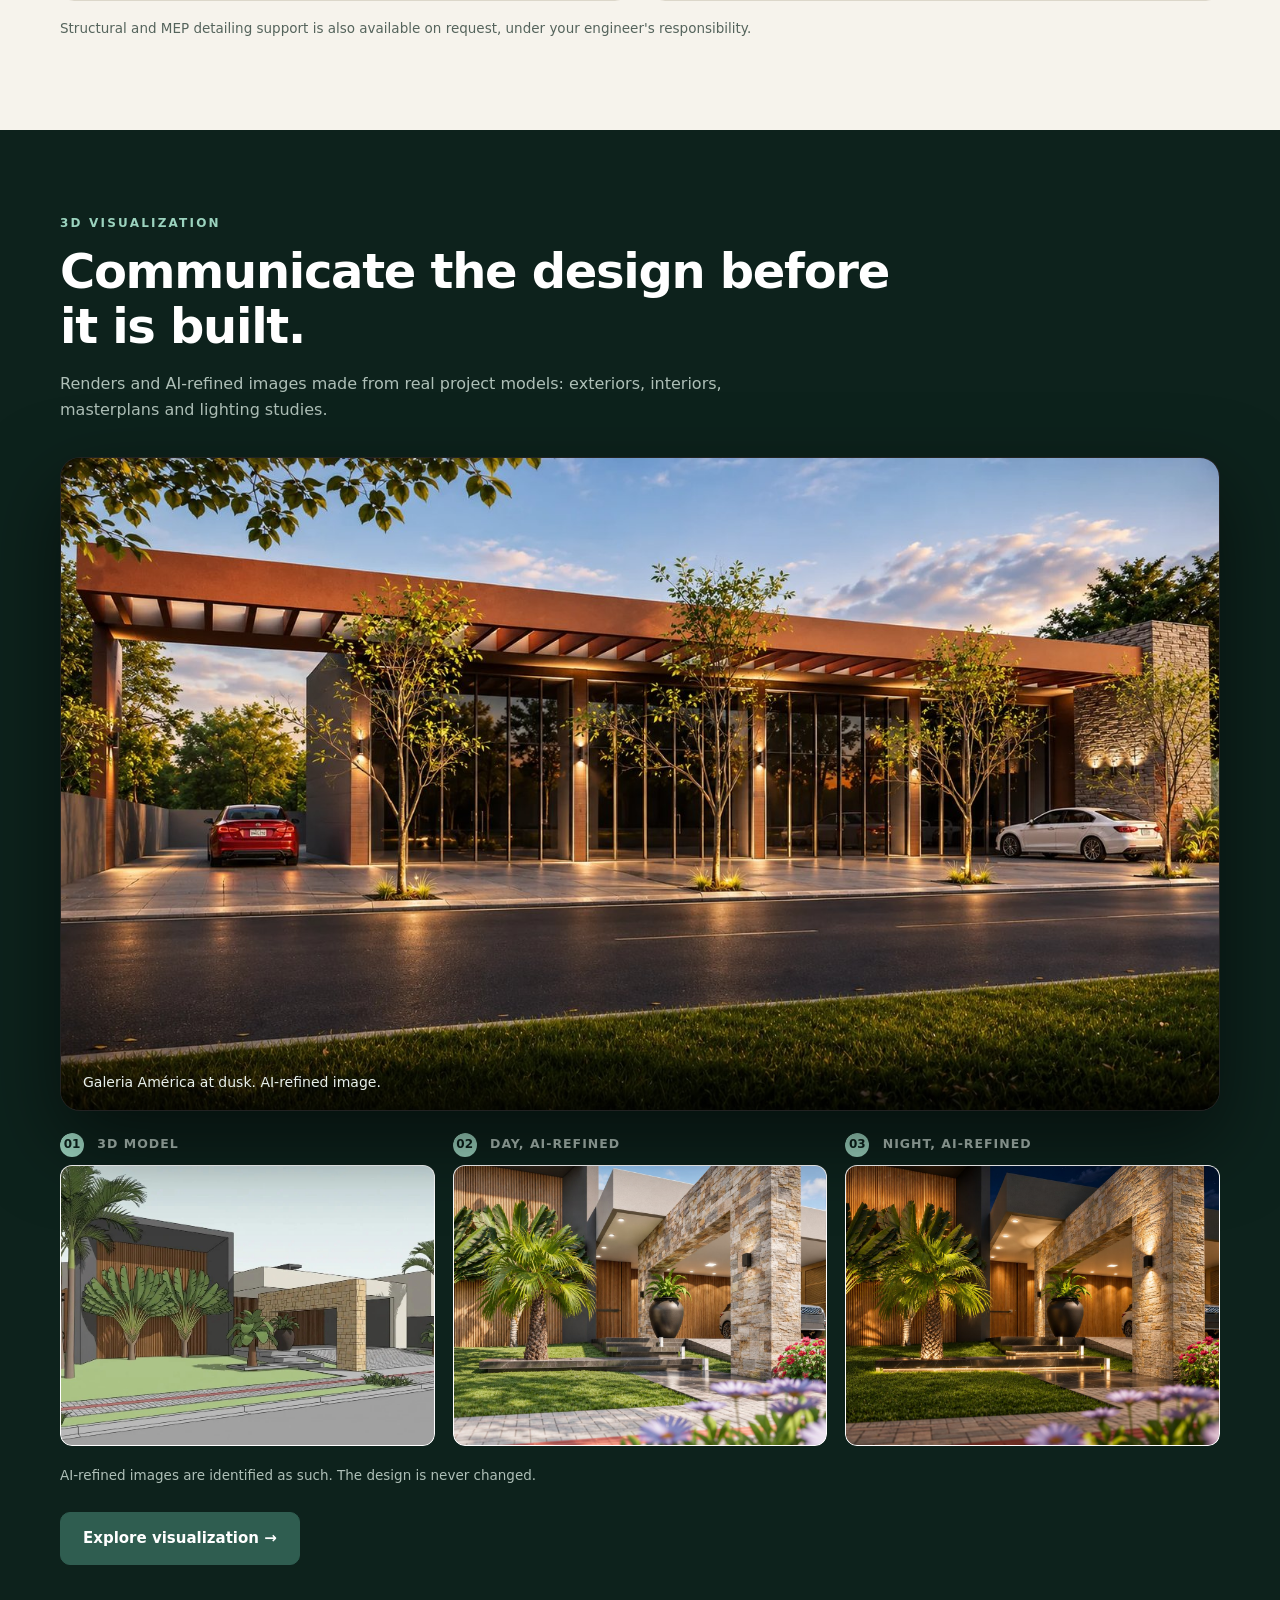
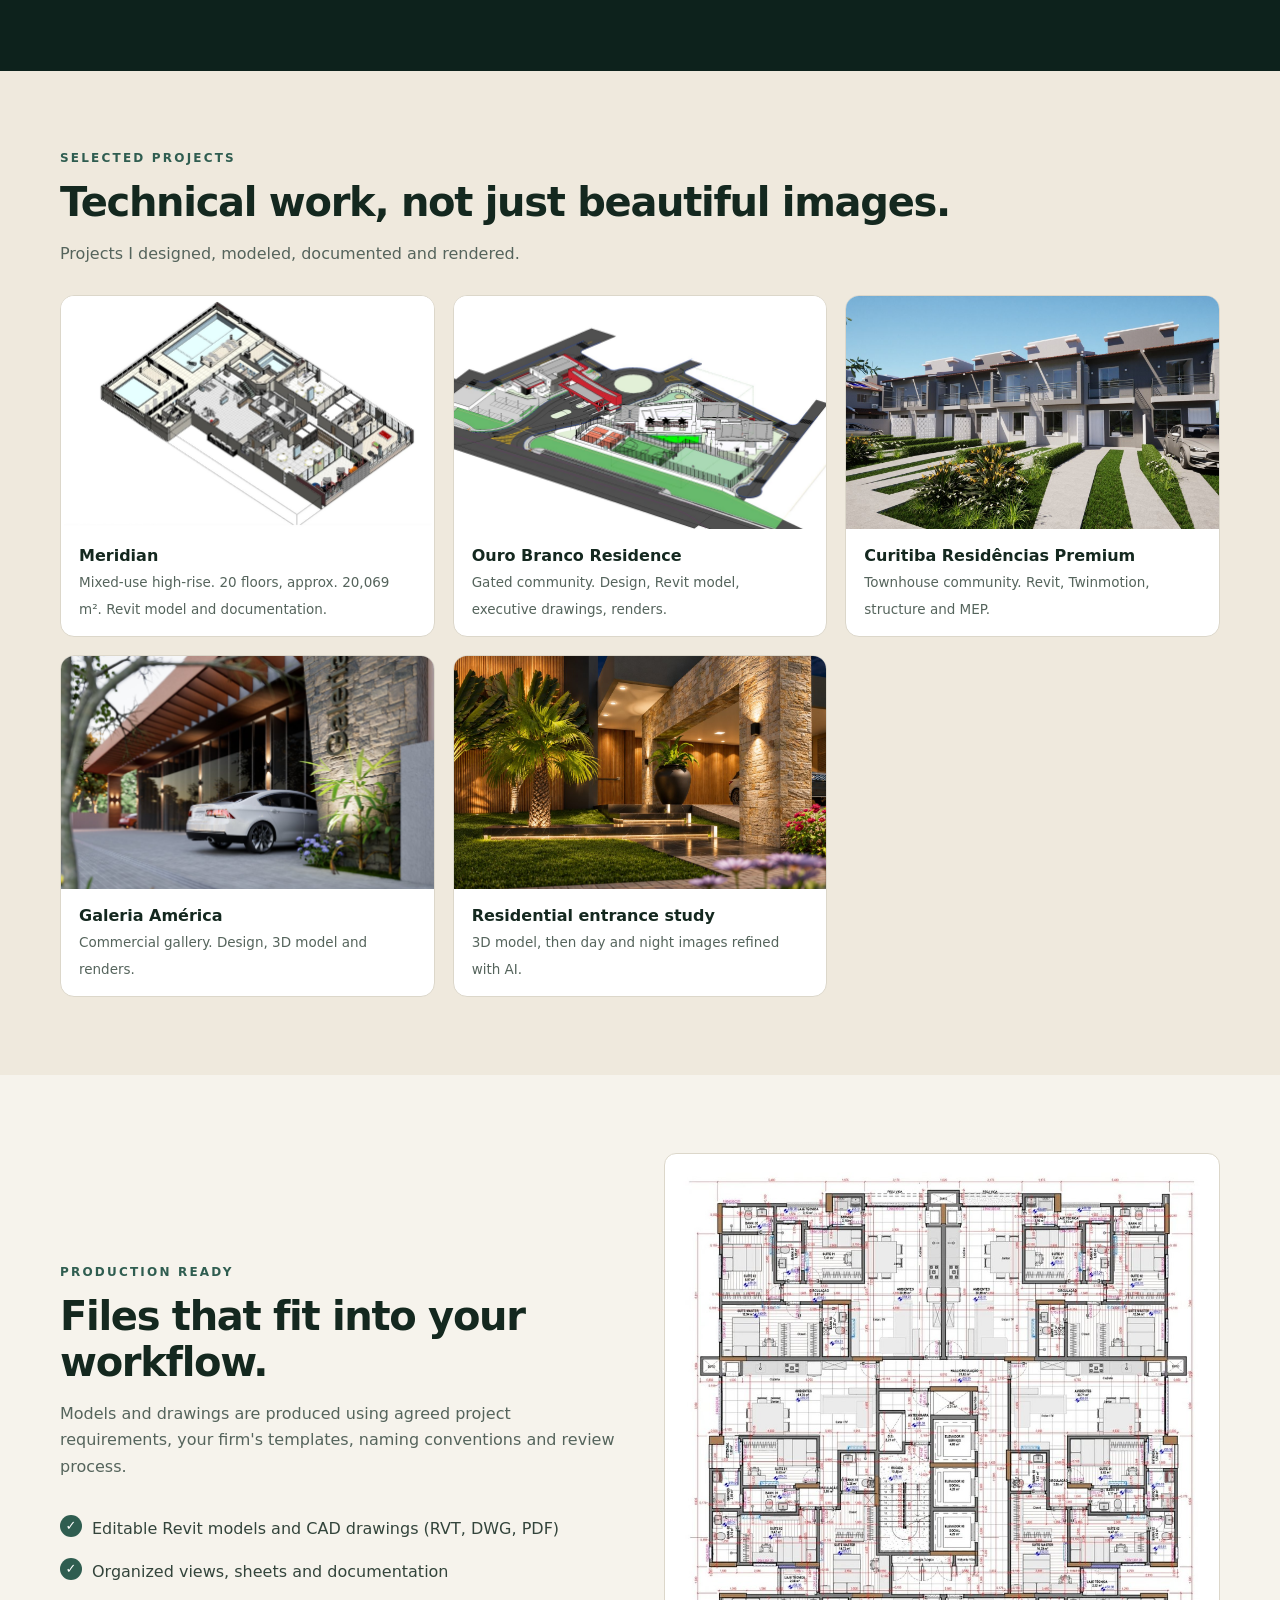
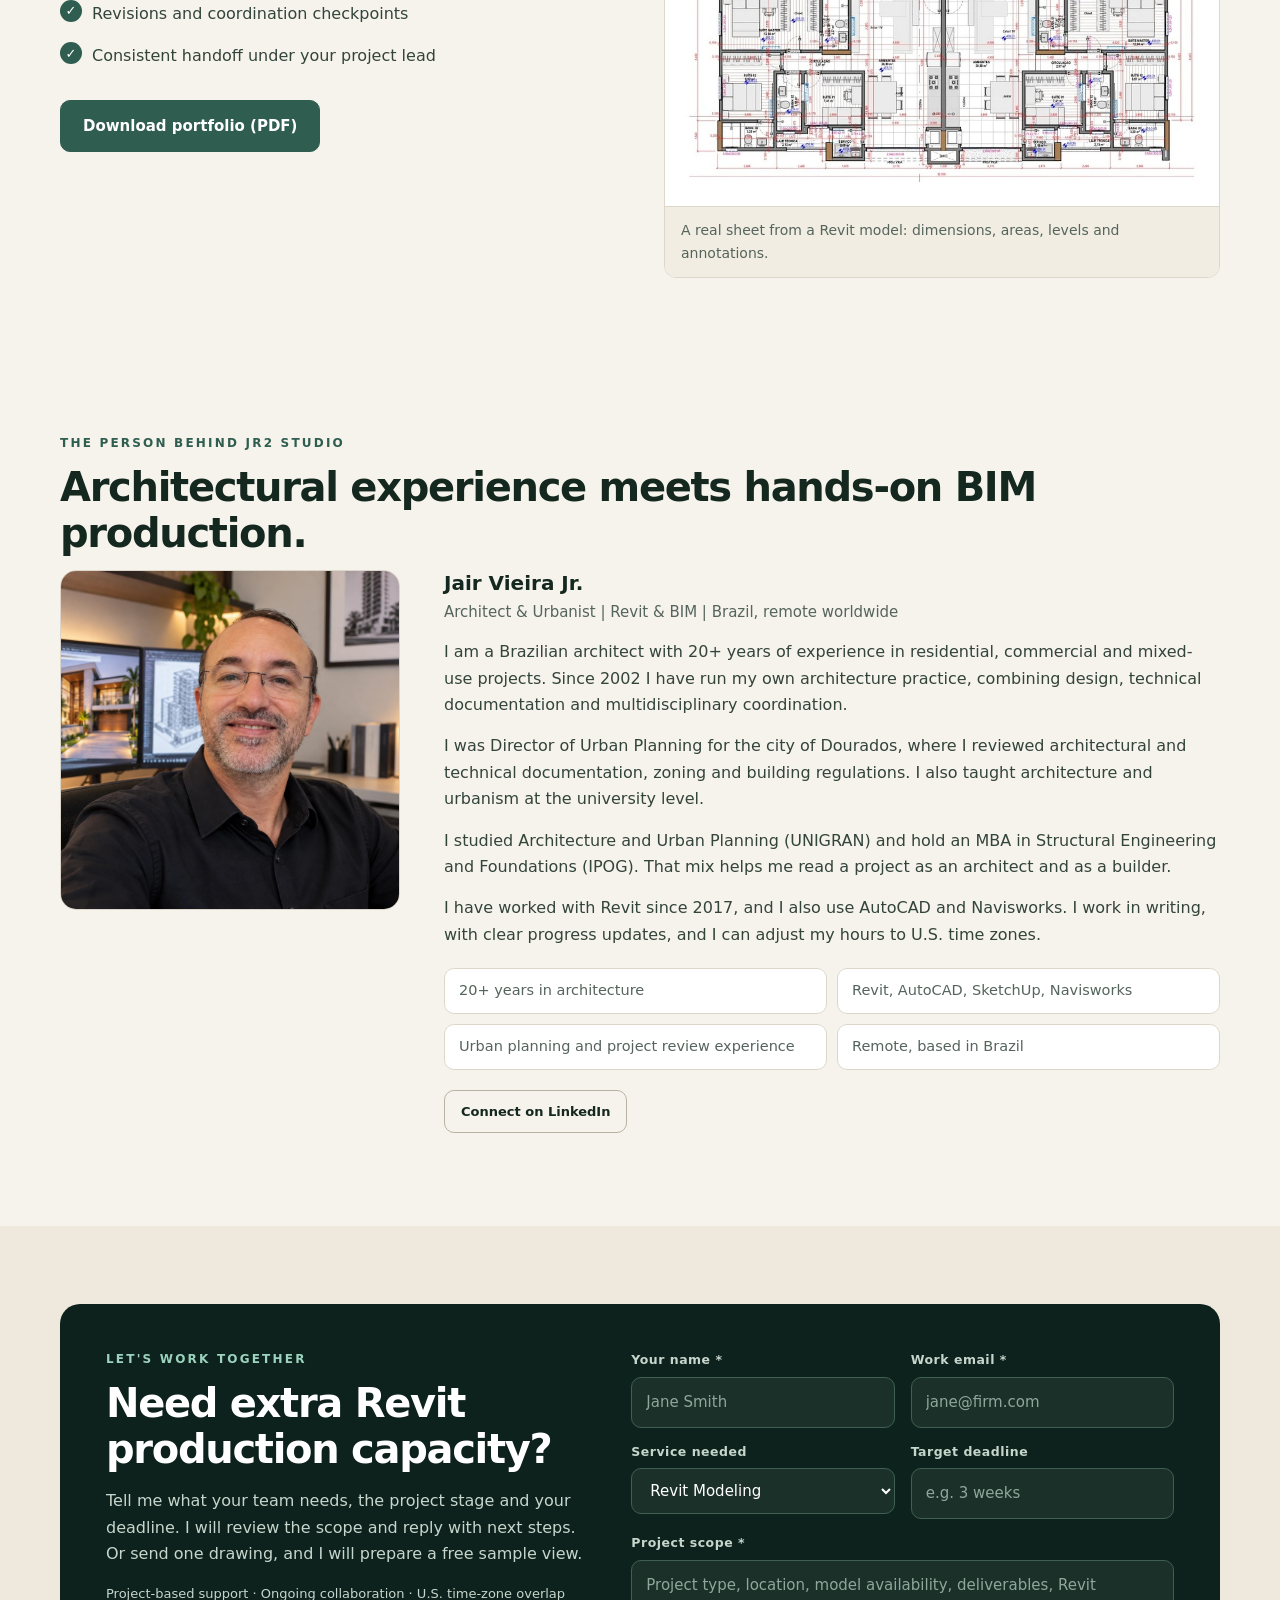
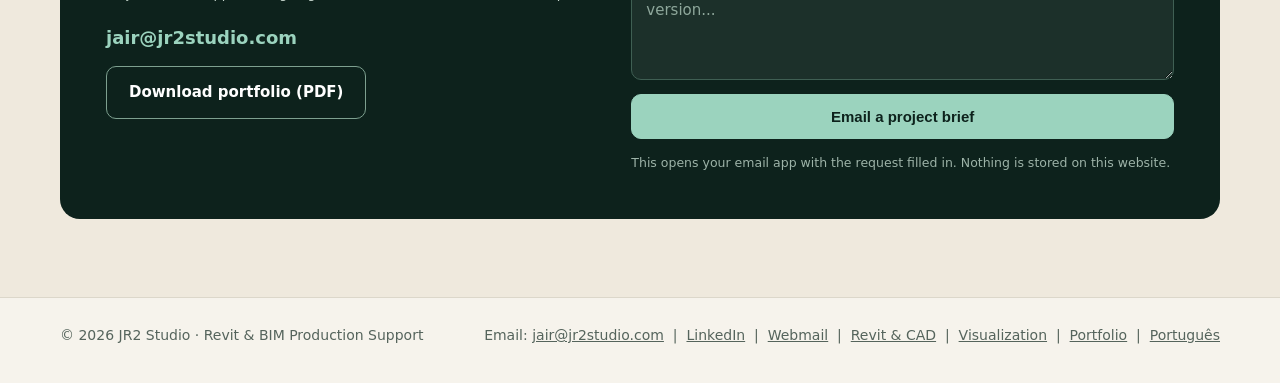
==== commit f9e373a4: "Add animated page-turn portfolio at /portfolio/ (Revit and Visualization) Co-Authored-By: Claude Son" ====
--- a/index.html
+++ b/index.html
@@ -21,7 +21,7 @@
 <header><div class="wrap nav">
   <a href="/" class="brand">JR2<span> Studio</span></a>
   <nav class="navlinks" id="navlinks">
-    <a href="/revit-cad/">Revit &amp; CAD</a><a href="/visualization/">Visualization</a><a href="/#about">About</a><a href="#contact">Contact</a><a href="/pt/" hreflang="pt-BR" lang="pt-BR">Portugu&ecirc;s</a>
+    <a href="/revit-cad/">Revit &amp; CAD</a><a href="/visualization/">Visualization</a><a href="/portfolio/">Portfolio</a><a href="/#about">About</a><a href="#contact">Contact</a><a href="/pt/" hreflang="pt-BR" lang="pt-BR">Portugu&ecirc;s</a>
   </nav>
   <a class="btn small desktopcta" href="mailto:jair@jr2studio.com?subject=Project%20Inquiry%20-%20JR2%20Studio">Request a quote</a>
   <button class="mobiletoggle" id="menu" aria-label="Toggle navigation" aria-expanded="false">&#9776;</button>
@@ -148,7 +148,7 @@
 </main>
 <footer><div class="wrap footerline">
   <span>&copy; <span id="year">2026</span> JR2 Studio &middot; Revit &amp; BIM Production Support</span>
-  <span>Email: <a href="mailto:jair@jr2studio.com">jair@jr2studio.com</a> &nbsp;|&nbsp; <a href="https://www.linkedin.com/in/jair-costa/" target="_blank" rel="noopener">LinkedIn</a> &nbsp;|&nbsp; <a href="https://email.secureserver.net/" target="_blank" rel="noopener">Webmail</a> &nbsp;|&nbsp; <a href="/revit-cad/">Revit &amp; CAD</a> &nbsp;|&nbsp; <a href="/visualization/">Visualization</a> &nbsp;|&nbsp; <a href="/pt/" hreflang="pt-BR" lang="pt-BR">Portugu&ecirc;s</a></span>
+  <span>Email: <a href="mailto:jair@jr2studio.com">jair@jr2studio.com</a> &nbsp;|&nbsp; <a href="https://www.linkedin.com/in/jair-costa/" target="_blank" rel="noopener">LinkedIn</a> &nbsp;|&nbsp; <a href="https://email.secureserver.net/" target="_blank" rel="noopener">Webmail</a> &nbsp;|&nbsp; <a href="/revit-cad/">Revit &amp; CAD</a> &nbsp;|&nbsp; <a href="/visualization/">Visualization</a> &nbsp;|&nbsp; <a href="/portfolio/">Portfolio</a> &nbsp;|&nbsp; <a href="/pt/" hreflang="pt-BR" lang="pt-BR">Portugu&ecirc;s</a></span>
 </div></footer>
 <div class="lb" id="lb" role="dialog" aria-modal="true" aria-label="Image viewer"><button class="x" id="lbx" aria-label="Close">&#10005;</button><button class="pv" id="lbp" aria-label="Previous">&#8249;</button><img id="lbi" alt=""><button class="nx" id="lbn" aria-label="Next">&#8250;</button><div class="cap" id="lbc"></div></div>
 <script src="/assets/site.js"></script>
--- a/assets/site.css
+++ b/assets/site.css
@@ -226,3 +226,28 @@
 
 @media(max-width:1400px){.rhero.home::after{content:"";position:absolute;inset:0;background:rgba(13,34,28,.45);z-index:0}}
 @media(max-width:1400px){.rhero.home::before{background-image:url(/assets/hero-home.jpg);background-position:right center}}
+
+/* ---- animated portfolio (flipbook) ---- */
+.pf{padding:54px 0 70px}
+.pftabs{display:flex;gap:10px;margin:24px 0 18px;flex-wrap:wrap}
+.pftabs button{border:1px solid #b8b2a2;background:transparent;color:var(--ink);padding:10px 18px;border-radius:50px;font-weight:700;font-size:14px;cursor:pointer;font-family:inherit}
+.pftabs button.on{background:var(--accent);border-color:var(--accent);color:#fff}
+.flip{background:var(--dark);border-radius:18px;padding:22px 22px 16px;box-shadow:0 30px 70px #14281f33;outline:none}
+.flip:focus-visible{outline:3px solid var(--mint)}
+.flipstage{position:relative;aspect-ratio:16/9;perspective:2600px;max-width:1100px;margin:auto;cursor:pointer;user-select:none;-webkit-user-select:none;touch-action:pan-y}
+.pg{position:absolute;inset:0;transform-origin:left center;transition:transform .85s cubic-bezier(.55,.05,.25,1);backface-visibility:hidden;-webkit-backface-visibility:hidden;background:#fff;border-radius:4px;overflow:hidden;box-shadow:0 8px 30px #0006}
+.pg img{display:block;width:100%;height:100%;object-fit:cover;pointer-events:none}
+.pg::after{content:"";position:absolute;inset:0;background:linear-gradient(90deg,#00000030,#0000 12%);pointer-events:none}
+.pg.turned{transform:rotateY(-180deg)}
+.flipbar{display:flex;align-items:center;justify-content:center;gap:12px;margin-top:16px;color:#d6e7de;font-size:14px;flex-wrap:wrap}
+.flipbar button{background:#ffffff14;border:1px solid #ffffff30;color:#fff;border-radius:10px;min-width:42px;height:40px;font-size:22px;line-height:1;cursor:pointer;padding:0 12px;font-family:inherit}
+.flipbar button:hover:not(:disabled){background:#ffffff26}
+.flipbar button:disabled{opacity:.35;cursor:default}
+.flipbar #flipfs{font-size:13px}
+.flipbar .btn.ghost{color:#fff;border-color:#7da08f}
+.flipbar .btn.ghost:hover{background:#ffffff14}
+#flipcount{min-width:64px;text-align:center}
+.flip:fullscreen{display:flex;flex-direction:column;justify-content:center;border-radius:0}
+.flip:fullscreen .flipstage{width:min(96vw,calc((100vh - 120px) * 16 / 9))}
+@media(max-width:700px){.flip{padding:10px 10px 12px;border-radius:12px}.flipbar{gap:8px}}
+@media(prefers-reduced-motion:reduce){.pg{transition:none}}
